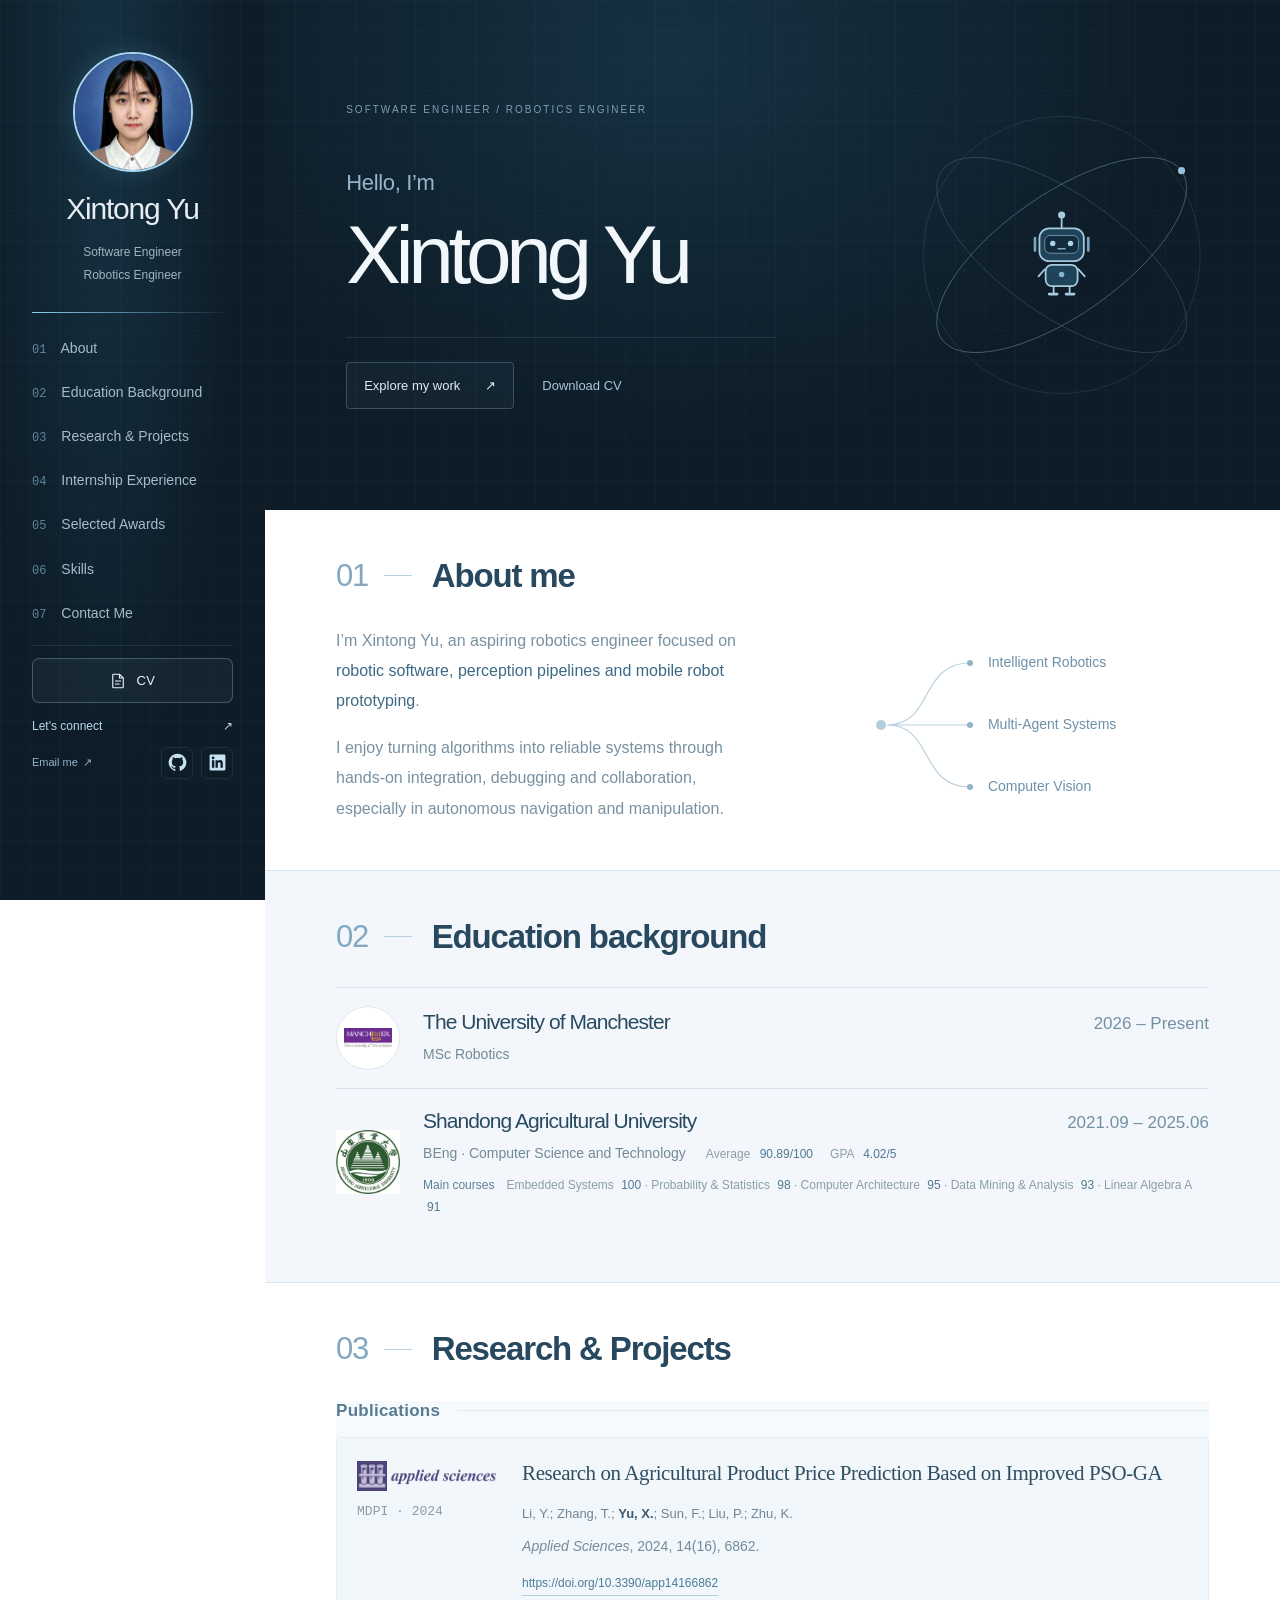
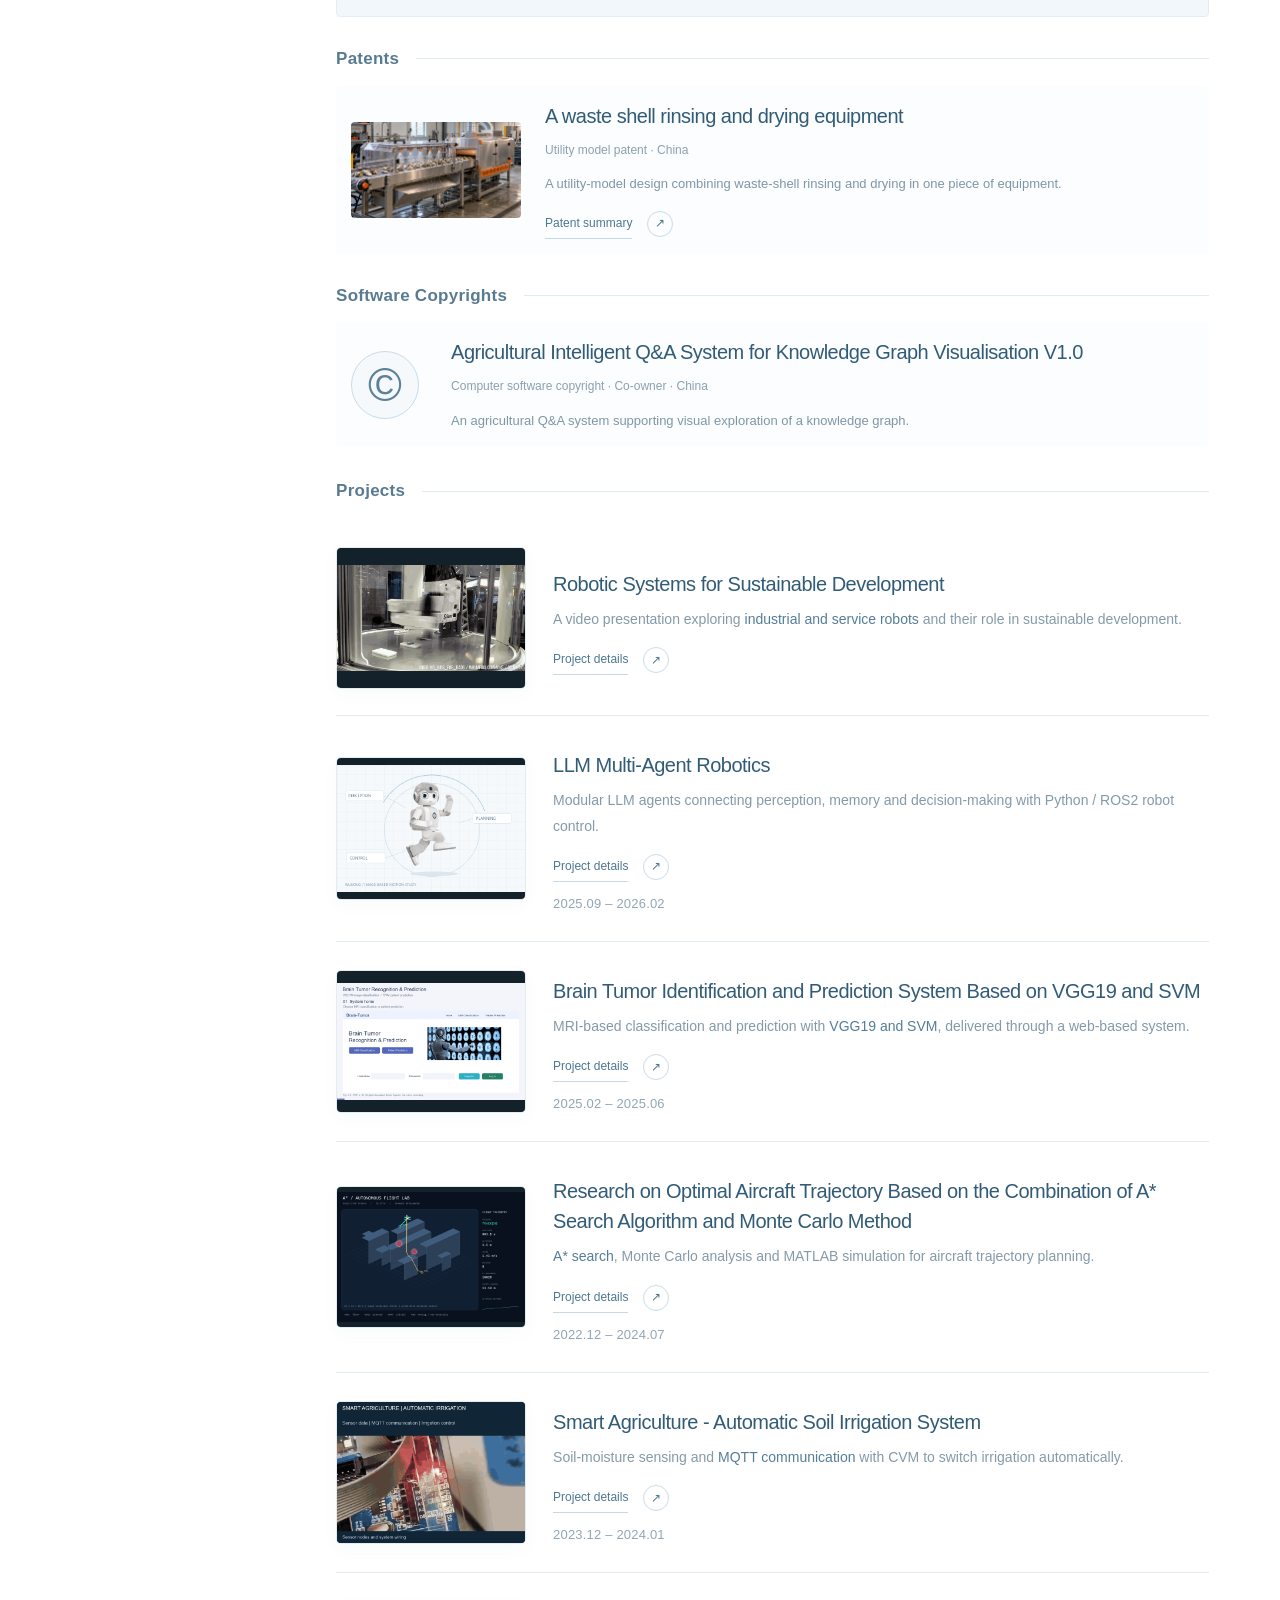
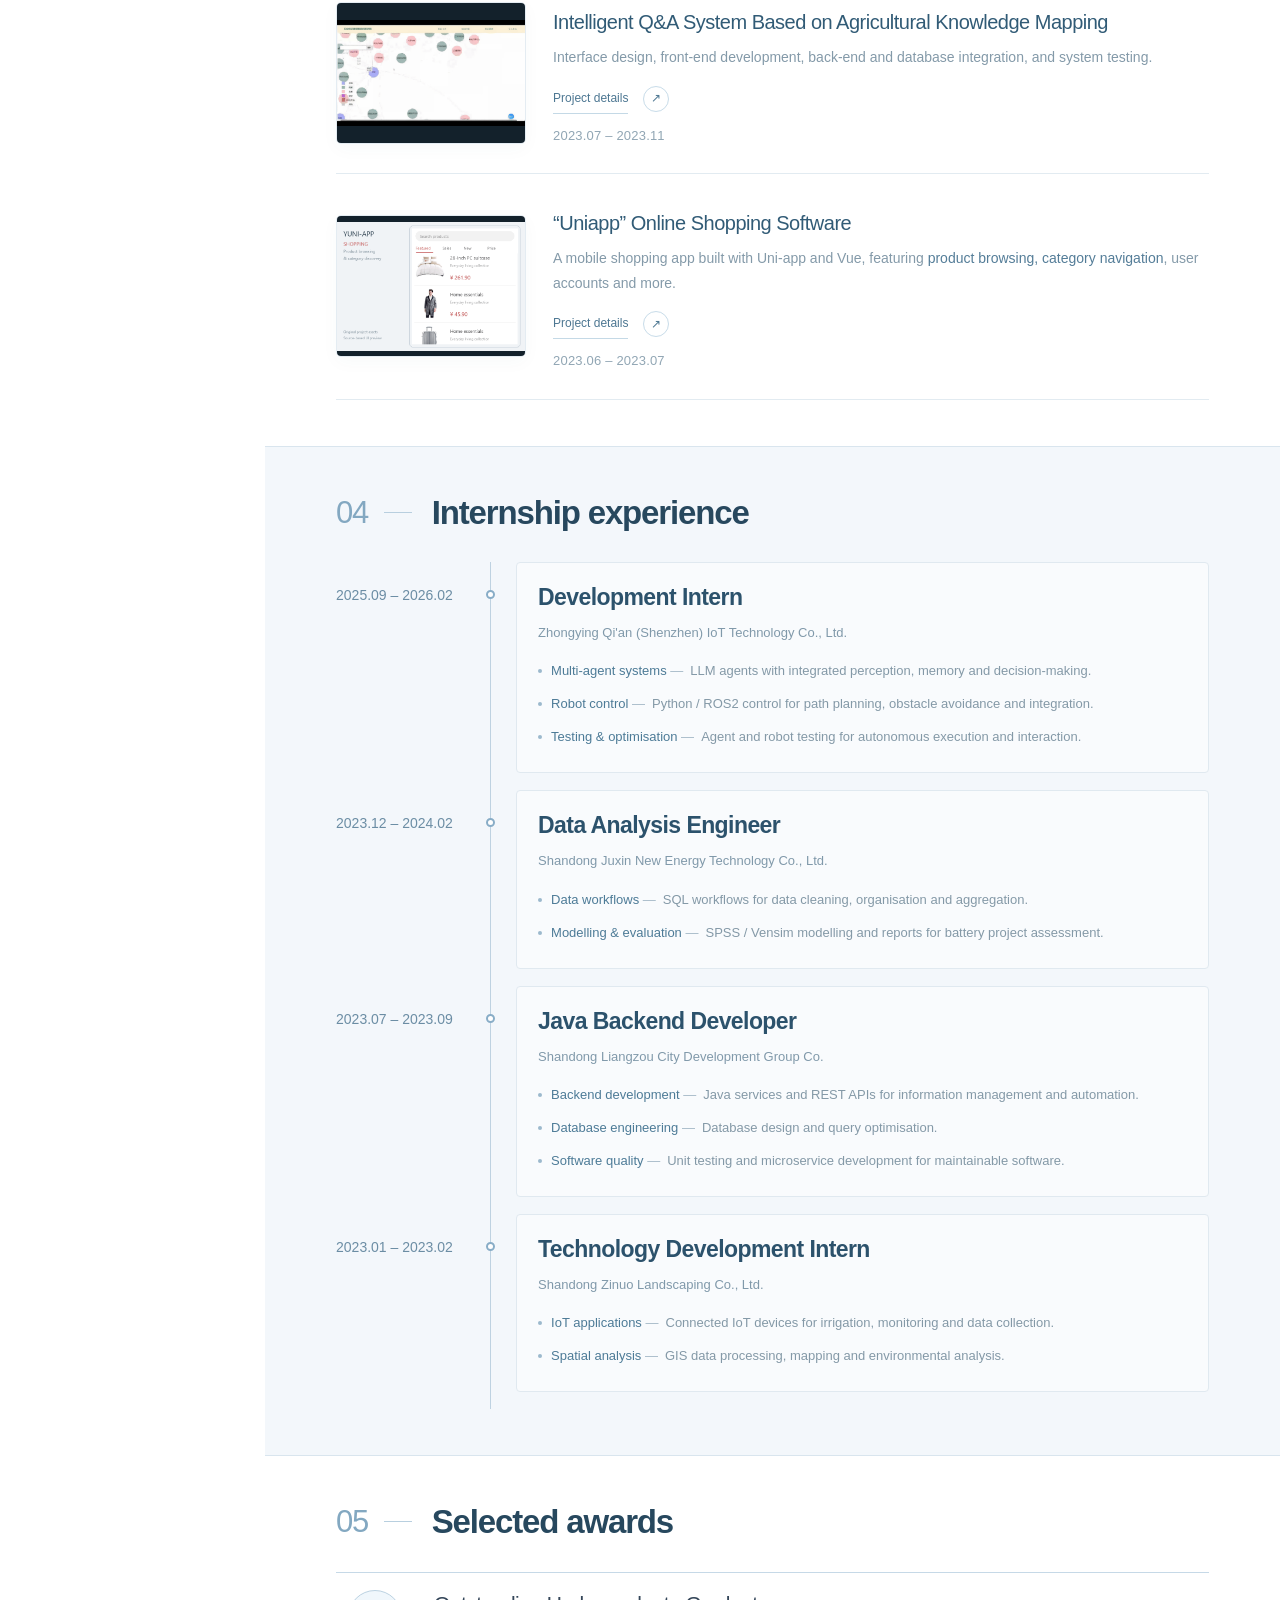
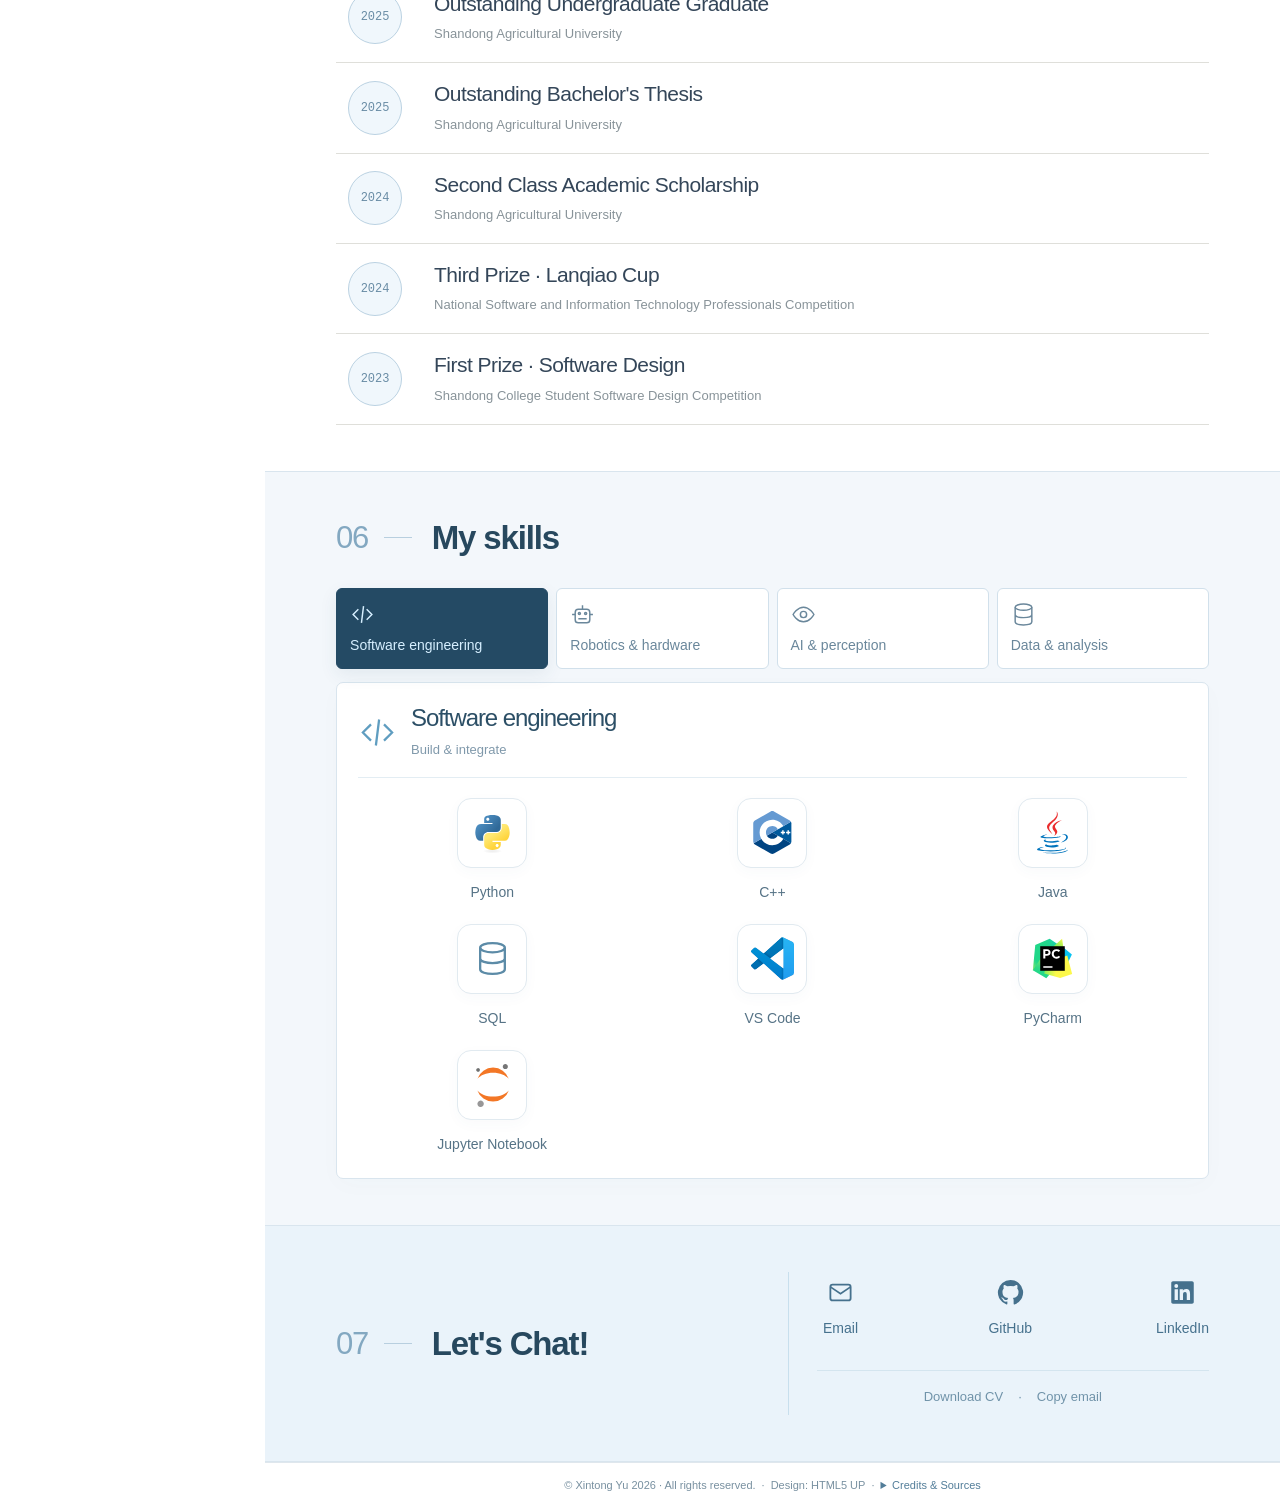
==== index.html @ aa277370 "Add personal portfolio website" ====
<!doctype html>
<html lang="en">
  <head>
    <meta charset="utf-8">
    <meta name="viewport" content="width=device-width,initial-scale=1">
    <meta name="description" content="Xintong Yu — portfolio in intelligent systems, robotics and software engineering.">
    <meta name="theme-color" content="#f7f8fa">
    <title>Xintong Yu | Intelligent Systems & Robotics</title>
    <link rel="stylesheet" href="style.css">
  </head>
  <body>
    <a class="skip" href="#main">Skip to content</a>
    <aside class="profile">
      <div class="portrait">
        <img src="assets/xintong-yu.jpg" alt="Portrait of Xintong Yu" width="120" height="120">
      </div>
      <a class="profile-name" href="#home">
        Xintong Yu
        <span>YU XINTONG</span>
      </a>
      <p class="profile-role">
        Software Engineer
        <br>
        Robotics Engineer
      </p>
      <div class="profile-rule">
      </div>
      <nav id="nav" aria-label="Main navigation">
        <a href="#about"><span>01</span> About</a>
        <a href="#education"><span>02</span> Education Background</a>
        <a href="#projects"><span>03</span> Research &amp; Projects</a>
        <a href="#experience"><span>04</span> Internship Experience</a>
        <a href="#awards"><span>05</span> Selected Awards</a>
        <a href="#skills"><span>06</span> Skills</a>
        <a href="#contact"><span>07</span> Contact Me</a>
      </nav>
      <div class="profile-actions">
        <a class="cv-link" href="assets/Resume-Xintong-Yu.pdf" download aria-label="Download CV">
          <svg viewBox="0 0 24 24" fill="none" stroke="currentColor" stroke-width="1.5" aria-hidden="true">
            <path d="M14 3H6a1 1 0 0 0-1 1v16a1 1 0 0 0 1 1h12a1 1 0 0 0 1-1V8Z"/>
            <path d="M14 3v5h5M8 12h8M8 16h6"/>
          </svg>
          <span>CV</span>
        </a>
        <a class="profile-contact" href="#contact">
          <span>Let's connect</span>
          <span aria-hidden="true">↗</span>
        </a>
        <div class="sidebar-bottom">
          <a class="sidebar-email" href="mailto:xintong.yu-2@postgrad.manchester.ac.uk">
            Email me
            <span aria-hidden="true">↗</span>
          </a>
          <div class="profile-socials">
            <a class="social-icon" href="https://github.com/X-TT-X" target="_blank" rel="noopener noreferrer" aria-label="GitHub profile" title="GitHub">
              <svg viewBox="0 0 24 24" aria-hidden="true" focusable="false">
                <path fill="currentColor" d="M12 .8a11.2 11.2 0 0 0-3.54 21.83c.56.1.76-.24.76-.54v-2.09c-3.12.68-3.78-1.33-3.78-1.33-.51-1.3-1.24-1.64-1.24-1.64-1.02-.7.08-.69.08-.69 1.12.08 1.72 1.15 1.72 1.15 1 1.71 2.62 1.22 3.26.93.1-.72.39-1.22.71-1.5-2.49-.28-5.11-1.25-5.11-5.54 0-1.23.44-2.23 1.15-3.02-.12-.28-.5-1.43.11-2.98 0 0 .94-.3 3.08 1.15a10.7 10.7 0 0 1 5.6 0c2.14-1.45 3.08-1.15 3.08-1.15.61 1.55.23 2.7.11 2.98.72.79 1.15 1.79 1.15 3.02 0 4.3-2.62 5.25-5.12 5.53.4.35.76 1.03.76 2.08v3.1c0 .3.2.65.77.54A11.2 11.2 0 0 0 12 .8Z"/>
              </svg>
            </a>
            <a class="social-icon" href="https://www.linkedin.com/in/xintong-yu-824a34446/" target="_blank" rel="noopener noreferrer" aria-label="LinkedIn profile" title="LinkedIn">
              <svg viewBox="0 0 24 24" aria-hidden="true" focusable="false">
                <path fill="currentColor" d="M20.45 2H3.55C2.69 2 2 2.68 2 3.52v16.96c0 .84.69 1.52 1.55 1.52h16.9c.86 0 1.55-.68 1.55-1.52V3.52c0-.84-.69-1.52-1.55-1.52ZM7.93 18.75H4.98V9.2h2.95v9.55ZM6.45 7.9a1.71 1.71 0 1 1 0-3.42 1.71 1.71 0 0 1 0 3.42Zm12.3 10.85H15.8V14.1c0-1.11-.02-2.54-1.55-2.54-1.55 0-1.79 1.21-1.79 2.46v4.73H9.51V9.2h2.83v1.31h.04c.39-.75 1.36-1.55 2.79-1.55 2.99 0 3.54 1.97 3.54 4.53v5.26Z"/>
              </svg>
            </a>
          </div>
        </div>
      </div>
    </aside>
    <header class="mobile-header">
      <a href="#home">Xintong Yu</a>
      <button class="menu" aria-expanded="false" aria-controls="nav">Menu +</button>
    </header>
    <main id="main">
      <section id="home" class="hero home-directory-style">
        <p class="landing-eyebrow">SOFTWARE ENGINEER / ROBOTICS ENGINEER</p>
        <p class="landing-greeting">Hello, I’m</p>
        <h1>Xintong Yu</h1>
        <div class="landing-actions"><a href="#projects">Explore my work <span aria-hidden="true">↗</span></a><a href="assets/Resume-Xintong-Yu.pdf" download>Download CV</a></div>
              <div class="landing-orbit" aria-hidden="true">
          <svg viewBox="0 0 400 400" fill="none">
            <circle cx="200" cy="200" r="156" stroke="#92b9d5" stroke-opacity=".17"/>
            <circle cx="200" cy="200" r="111" stroke="#92b9d5" stroke-opacity=".12" stroke-dasharray="2 9"/>
            <g class="orbit-motion"><ellipse cx="200" cy="200" rx="165" ry="68" transform="rotate(-35 200 200)" stroke="#9ac7e2" stroke-opacity=".42"/><ellipse cx="200" cy="200" rx="165" ry="68" transform="rotate(35 200 200)" stroke="#9ac7e2" stroke-opacity=".24"/><circle cx="335" cy="105" r="4" fill="#a6d5f0"/></g>
            <g class="orbit-robot" stroke="#b6def4" stroke-width="2" stroke-linecap="round" stroke-linejoin="round">
              <path d="M200 159V169"/>
              <circle cx="200" cy="155" r="4" fill="#b6def4" stroke="none"/>
              <rect x="175" y="170" width="50" height="37" rx="11" fill="#24485f"/>
              <rect x="181" y="178" width="38" height="20" rx="6" fill="#142e40" stroke="#79a9c6" stroke-width="1"/>
              <circle cx="190" cy="187" r="3" fill="#bce8ff" stroke="none"/>
              <circle cx="210" cy="187" r="3" fill="#bce8ff" stroke="none"/>
              <path d="M196 193H204" stroke="#89bcd9" stroke-width="1.5"/>
              <path d="M170 181V195M230 181V195" stroke="#86b5d1" stroke-width="3"/>
              <rect x="182" y="211" width="36" height="24" rx="7" fill="#24485f"/>
              <circle cx="200" cy="222" r="3" fill="#8fc9e9" stroke="none"/>
              <path d="M181 216L174 224M219 216L226 224M191 236V243M209 236V243"/>
              <path d="M186 244H195M205 244H214" stroke-width="3"/>
            </g>
          </svg>
        </div>
      </section>
      <section id="about" class="section about-robotics about-tree-section">
        <div class="section-heading-line"><div class="section-label">01</div><h2 class="section-title">About me</h2></div>
        <div class="about-tree-layout">
          <div class="about-tree-copy">
            <p>I’m Xintong Yu, an aspiring robotics engineer focused on <strong>robotic software, perception pipelines and mobile robot prototyping</strong>.</p>
            <p>I enjoy turning algorithms into reliable systems through hands-on integration, debugging and collaboration, especially in autonomous navigation and manipulation.</p>
          </div>
          <div class="interest-tree-sculpt" aria-label="Research interests">
            <svg viewBox="0 0 340 186" fill="none" aria-hidden="true"><circle cx="12" cy="93" r="5" fill="#b3cddd"/><path d="M18 93C65 93 50 31 101 31M18 93H101M18 93C65 93 50 155 101 155" stroke="#bad1e0" stroke-width="1.2"/><circle cx="101" cy="31" r="3" fill="#91b2c8"/><circle cx="101" cy="93" r="3" fill="#91b2c8"/><circle cx="101" cy="155" r="3" fill="#91b2c8"/></svg>
            <ul><li>Intelligent Robotics</li><li>Multi-Agent Systems</li><li>Computer Vision</li></ul>
          </div>
        </div>
      </section>
      <section id="education" class="section education-history">
        <div class="section-heading-line"><div class="section-label">02</div><h2 class="section-title">Education background</h2></div>
        <div class="education-list education-compact">
          <article class="education-entry">
            <div class="education-mark manchester-mark"><img src="assets/university-of-manchester.png" alt="The University of Manchester logo" width="206" height="86"></div>
            <div class="education-copy">
              <div class="education-identity"><h3>The University of Manchester</h3><time>2026 – Present</time></div>
              <p class="education-degree">MSc Robotics</p>
            </div>
          </article>
          <article class="education-entry">
            <div class="education-mark sdau-mark"><img src="assets/sdau-seal.jpg" alt="Shandong Agricultural University logo"></div>
            <div class="education-copy">
              <div class="education-identity"><h3>Shandong Agricultural University</h3><time class="undergraduate-date">2021.09 – 2025.06</time></div>
              <div class="education-degree-row"><p class="education-degree">BEng · Computer Science and Technology</p><p class="education-average">Average <strong>90.89/100</strong><span class="education-gpa">GPA <strong>4.02/5</strong></span></p></div>
              <p class="education-main-courses"><span>Main courses</span>Embedded Systems <b>100</b> · Probability &amp; Statistics <b>98</b> · Computer Architecture <b>95</b> · Data Mining &amp; Analysis <b>93</b> · Linear Algebra A <b>91</b></p>
            </div>
          </article>
        </div>
      </section>
      <section id="projects" class="section combined-work">
        <div class="section-heading-line"><div class="section-label">03</div><h2 class="section-title">Research &amp; Projects</h2></div>
        <div id="research" class="combined-publications">
          <h3 class="work-category-title">Publications</h3>
          <article class="academic-publication">
          <div class="journal-brand">
            <img src="assets/applied-sciences-logo.png" alt="Applied Sciences journal logo" width="650" height="140">
            <span>MDPI · 2024</span>
          </div>
          <div class="publication-record">
            <h3>Research on Agricultural Product Price Prediction Based on Improved PSO-GA</h3>
            <p class="publication-authors">Li, Y.; Zhang, T.; <strong>Yu, X.</strong>; Sun, F.; Liu, P.; Zhu, K.</p>
            <p class="publication-citation"><em>Applied Sciences</em>, 2024, <strong>14</strong>(16), 6862.</p>
            <div class="publication-resources">
              <a href="https://doi.org/10.3390/app14166862" target="_blank" rel="noopener noreferrer">https://doi.org/10.3390/app14166862</a>
            </div>
          </div>
        </article>
        </div>
        <div class="combined-patents">
          <h3 class="work-category-title">Patents</h3>
          <article class="patent-editorial-row"><img src="assets/media/shell-equipment.png" alt="Owner-supplied waste shell rinsing and drying equipment image" loading="lazy"><div><h4>A waste shell rinsing and drying equipment</h4><p>Utility model patent · China</p><p class="ip-introduction">A utility-model design combining waste-shell rinsing and drying in one piece of equipment.</p><a class="project-detail-link" href="assets/patent-summary-english.pdf" target="_blank" rel="noopener"><span class="detail-link-text">Patent summary</span><span class="detail-link-arrow" aria-hidden="true">↗</span></a></div></article>
        </div>
        <div class="combined-copyrights">
          <h3 class="work-category-title">Software Copyrights</h3>
          <article class="copyright-entry copyright-with-media"><div class="copyright-symbol" role="img" aria-label="Copyright symbol">©</div><div class="copyright-description"><h4>Agricultural Intelligent Q&amp;A System for Knowledge Graph Visualisation V1.0</h4><p>Computer software copyright · Co-owner · China</p><p class="ip-introduction">An agricultural Q&amp;A system supporting visual exploration of a knowledge graph.</p></div></article>
        </div>
              <h3 class="work-category-title">Projects</h3>
        <div class="project-editorial-list">
<article class="project-editorial-row sustainable-project">
            <div class="project-preview" data-media-id="sustainable-robotics"></div>
            <div class="project-editorial-copy"><h3>Robotic Systems for Sustainable Development</h3><p>A video presentation exploring <strong>industrial and service robots</strong> and their role in sustainable development.</p><a class="project-detail-link" href="assets/media/robotic-systems-sustainable-development-with-audio.mp4" target="_blank" rel="noopener"><span class="detail-link-text">Project details</span><span class="detail-link-arrow" aria-hidden="true">↗</span></a></div>
          </article>
<article class="project-editorial-row">
            <div class="project-preview" data-media-id="multi-agent-robotics" data-autoplay="false"><div class="project-preview-pending">Project media pending</div></div>
            <div class="project-editorial-copy"><h3>LLM Multi-Agent Robotics</h3><p>Modular LLM agents connecting perception, memory and decision-making with Python / ROS2 robot control.</p><a class="project-detail-link" href="https://github.com/X-TT-X/Multi-Agent-Robotics" target="_blank" rel="noopener noreferrer"><span class="detail-link-text">Project details</span><span class="detail-link-arrow" aria-hidden="true">↗</span></a><p class="project-period">2025.09 – 2026.02</p></div>
          </article>
<article class="project-editorial-row">
            <div class="project-preview" data-media-id="brain-tumour" data-autoplay="false"><div class="project-preview-pending">Project media pending</div></div>
            <div class="project-editorial-copy"><h3>Brain Tumor Identification and Prediction System Based on VGG19 and SVM</h3><p>MRI-based classification and prediction with <strong>VGG19 and SVM</strong>, delivered through a web-based system.</p><a class="project-detail-link" href="https://github.com/X-TT-X/Brain-Tumor-Identification-and-Prediction" target="_blank" rel="noopener noreferrer"><span class="detail-link-text">Project details</span><span class="detail-link-arrow" aria-hidden="true">↗</span></a><p class="project-period">2025.02 – 2025.06</p></div>
          </article>
<article class="project-editorial-row">
            <div class="project-preview" data-media-id="aircraft-planning" data-autoplay="false"><div class="project-preview-pending">Project media pending</div></div>
            <div class="project-editorial-copy"><h3>Research on Optimal Aircraft Trajectory Based on the Combination of A* Search Algorithm and Monte Carlo Method</h3><p><strong>A* search</strong>, Monte Carlo analysis and MATLAB simulation for aircraft trajectory planning.</p><a class="project-detail-link" href="https://github.com/X-TT-X/AStar" target="_blank" rel="noopener noreferrer"><span class="detail-link-text">Project details</span><span class="detail-link-arrow" aria-hidden="true">↗</span></a><p class="project-period">2022.12 – 2024.07</p></div>
          </article>
<article class="project-editorial-row">
            <div class="project-preview" data-media-id="smart-irrigation" data-autoplay="false"><div class="project-preview-pending">Project media pending</div></div>
            <div class="project-editorial-copy"><h3>Smart Agriculture - Automatic Soil Irrigation System</h3><p>Soil-moisture sensing and <strong>MQTT communication</strong> with CVM to switch irrigation automatically.</p><a class="project-detail-link" href="https://github.com/X-TT-X/Smart-Agriculture" target="_blank" rel="noopener noreferrer"><span class="detail-link-text">Project details</span><span class="detail-link-arrow" aria-hidden="true">↗</span></a><p class="project-period">2023.12 – 2024.01</p></div>
          </article>
<article class="project-editorial-row">
            <div class="project-preview" data-media-id="knowledge-qa" data-autoplay="false"><div class="project-preview-pending">Project media pending</div></div>
            <div class="project-editorial-copy"><h3>Intelligent Q&amp;A System Based on Agricultural Knowledge Mapping</h3><p>Interface design, front-end development, back-end and database integration, and system testing.</p><a class="project-detail-link" href="https://github.com/X-TT-X/Agricultural-Knowledge-Mapping" target="_blank" rel="noopener noreferrer"><span class="detail-link-text">Project details</span><span class="detail-link-arrow" aria-hidden="true">↗</span></a><p class="project-period">2023.07 – 2023.11</p></div>
          </article>
          <article class="project-editorial-row">
            <div class="project-preview" data-media-id="uniapp-shopping" data-autoplay="false"><div class="project-preview-pending">Project media pending</div></div>
            <div class="project-editorial-copy"><h3>“Uniapp” Online Shopping Software</h3><p>A mobile shopping app built with Uni-app and Vue, featuring <strong>product browsing, category navigation</strong>, user accounts and more.</p><a class="project-detail-link" href="https://github.com/X-TT-X/Yuni-app" target="_blank" rel="noopener noreferrer"><span class="detail-link-text">Project details</span><span class="detail-link-arrow" aria-hidden="true">↗</span></a><p class="project-period">2023.06 – 2023.07</p></div>
          </article>
        </div>
      </section>
      <section id="experience" class="section experience-gallery">
        <div class="section-heading-line"><div class="section-label">04</div><h2 class="section-title">Internship experience</h2></div>
        <div class="experience-timeline">
          <article class="timeline-entry"><div class="timeline-date"><time>2025.09 – 2026.02</time><span class="timeline-node" aria-hidden="true"></span></div><div class="timeline-content"><h3>Development Intern</h3><p class="internship-company">Zhongying Qi&#x27;an (Shenzhen) IoT Technology Co., Ltd.</p><ul class="internship-responsibilities">
              <li><strong>Multi-agent systems</strong><span>LLM agents with integrated perception, memory and decision-making.</span></li>
              <li><strong>Robot control</strong><span>Python / ROS2 control for path planning, obstacle avoidance and integration.</span></li>
              <li><strong>Testing &amp; optimisation</strong><span>Agent and robot testing for autonomous execution and interaction.</span></li>
            </ul></div></article>
          <article class="timeline-entry"><div class="timeline-date"><time>2023.12 – 2024.02</time><span class="timeline-node" aria-hidden="true"></span></div><div class="timeline-content"><h3>Data Analysis Engineer</h3><p class="internship-company">Shandong Juxin New Energy Technology Co., Ltd.</p><ul class="internship-responsibilities">
              <li><strong>Data workflows</strong><span>SQL workflows for data cleaning, organisation and aggregation.</span></li>
              <li><strong>Modelling &amp; evaluation</strong><span>SPSS / Vensim modelling and reports for battery project assessment.</span></li>
            </ul></div></article>
          <article class="timeline-entry"><div class="timeline-date"><time>2023.07 – 2023.09</time><span class="timeline-node" aria-hidden="true"></span></div><div class="timeline-content"><h3>Java Backend Developer</h3><p class="internship-company">Shandong Liangzou City Development Group Co.</p><ul class="internship-responsibilities">
              <li><strong>Backend development</strong><span>Java services and REST APIs for information management and automation.</span></li>
              <li><strong>Database engineering</strong><span>Database design and query optimisation.</span></li>
              <li><strong>Software quality</strong><span>Unit testing and microservice development for maintainable software.</span></li>
            </ul></div></article>
          <article class="timeline-entry"><div class="timeline-date"><time>2023.01 – 2023.02</time><span class="timeline-node" aria-hidden="true"></span></div><div class="timeline-content"><h3>Technology Development Intern</h3><p class="internship-company">Shandong Zinuo Landscaping Co., Ltd.</p><ul class="internship-responsibilities">
              <li><strong>IoT applications</strong><span>Connected IoT devices for irrigation, monitoring and data collection.</span></li>
              <li><strong>Spatial analysis</strong><span>GIS data processing, mapping and environmental analysis.</span></li>
            </ul></div></article>
        </div>
      </section>
      <section id="awards" class="section awards">
        <div class="section-heading-line"><div class="section-label">05</div><h2 class="section-title">Selected awards</h2></div>
        
        <div class="award-list">
          <article class="award-item"><button type="button" class="award-select" aria-pressed="false"><time>2025</time><span class="award-copy"><span class="award-title">Outstanding Undergraduate Graduate</span><span class="award-issuer">Shandong Agricultural University</span></span></button></article>
          <article class="award-item"><button type="button" class="award-select" aria-pressed="false"><time>2025</time><span class="award-copy"><span class="award-title">Outstanding Bachelor's Thesis</span><span class="award-issuer">Shandong Agricultural University</span></span></button></article>
          <article class="award-item"><button type="button" class="award-select" aria-pressed="false"><time>2024</time><span class="award-copy"><span class="award-title">Second Class Academic Scholarship</span><span class="award-issuer">Shandong Agricultural University</span></span></button></article>
          <article class="award-item"><button type="button" class="award-select" aria-pressed="false"><time>2024</time><span class="award-copy"><span class="award-title">Third Prize · Lanqiao Cup</span><span class="award-issuer">National Software and Information Technology Professionals Competition</span></span></button></article>
          <article class="award-item"><button type="button" class="award-select" aria-pressed="false"><time>2023</time><span class="award-copy"><span class="award-title">First Prize · Software Design</span><span class="award-issuer">Shandong College Student Software Design Competition</span></span></button></article>
        </div>
      </section>
      <section id="skills" class="section skills-studio">
        <div class="section-heading-line"><div class="section-label">06</div><h2 class="section-title">My skills</h2></div>
        
        <div class="skill-switcher" role="group" aria-label="Explore skill domains">
          <button type="button" data-skill="software" aria-pressed="true" aria-controls="skill-software">
            <svg viewBox="0 0 24 24" fill="none" stroke="currentColor" stroke-width="1.4" aria-hidden="true">
              <path d="m8 7-5 5 5 5m8-10 5 5-5 5m-3-13-2 16"/>
            </svg>
            <span>Software engineering</span>
          </button>
          <button type="button" data-skill="robotics" aria-pressed="false" aria-controls="skill-robotics">
            <svg viewBox="0 0 24 24" fill="none" stroke="currentColor" stroke-width="1.4" aria-hidden="true">
              <rect x="5" y="7" width="14" height="13" rx="3"/>
              <path d="M12 3v4M2 12h3m14 0h3M8 16h8"/>
              <circle cx="9" cy="11" r="1"/>
              <circle cx="15" cy="11" r="1"/>
            </svg>
            <span>Robotics & hardware</span>
          </button>
          <button type="button" data-skill="vision" aria-pressed="false" aria-controls="skill-vision">
            <svg viewBox="0 0 24 24" fill="none" stroke="currentColor" stroke-width="1.4" aria-hidden="true">
              <path d="M2 12s4-7 10-7 10 7 10 7-4 7-10 7S2 12 2 12Z"/>
              <circle cx="12" cy="12" r="3"/>
            </svg>
            <span>AI & perception</span>
          </button>
          <button type="button" data-skill="data" aria-pressed="false" aria-controls="skill-data">
            <svg viewBox="0 0 24 24" fill="none" stroke="currentColor" stroke-width="1.4" aria-hidden="true">
              <ellipse cx="12" cy="5" rx="8" ry="3"/>
              <path d="M4 5v14c0 4 16 4 16 0V5M4 12c0 4 16 4 16 0"/>
            </svg>
            <span>Data & analysis</span>
          </button>
        </div>
        <div id="skill-software" class="skill-domain">
          <div class="domain-heading">
            <svg viewBox="0 0 24 24" fill="none" stroke="currentColor" stroke-width="1.4" aria-hidden="true">
              <path d="m8 7-5 5 5 5m8-10 5 5-5 5m-3-13-2 16"/>
            </svg>
            <div>
              <h3>Software engineering</h3>
              <p>Build & integrate</p>
            </div>
          </div>
          <div class="app-grid">
            <div class="app-tile">
              <span class="app-mark real-icon">
                <img src="assets/tool-icons/python.svg" alt="" loading="lazy" width="38" height="38">
              </span>
              <span>Python</span>
            </div>
            <div class="app-tile">
              <span class="app-mark real-icon">
                <img src="assets/tool-icons/cplusplus.svg" alt="" loading="lazy" width="38" height="38">
              </span>
              <span>C++</span>
            </div>
            <div class="app-tile">
              <span class="app-mark real-icon">
                <img src="assets/tool-icons/java.svg" alt="" loading="lazy" width="38" height="38">
              </span>
              <span>Java</span>
            </div>
            <div class="app-tile">
              <span class="app-mark real-icon">
                <svg viewBox="0 0 24 24" fill="none" stroke="currentColor" stroke-width="1.5" aria-hidden="true">
                  <ellipse cx="12" cy="5" rx="8" ry="3"/>
                  <path d="M4 5v14c0 4 16 4 16 0V5M4 12c0 4 16 4 16 0"/>
                </svg>
              </span>
              <span>SQL</span>
            </div>
            <div class="app-tile">
              <span class="app-mark real-icon">
                <img src="assets/tool-icons/vscode.svg" alt="" loading="lazy" width="38" height="38">
              </span>
              <span>VS Code</span>
            </div>
            <div class="app-tile">
              <span class="app-mark real-icon">
                <img src="assets/tool-icons/pycharm.svg" alt="" loading="lazy" width="38" height="38">
              </span>
              <span>PyCharm</span>
            </div>
            <div class="app-tile"><span class="app-mark real-icon"><img src="assets/tool-icons/jupyter.svg" alt="" loading="lazy" width="38" height="38"></span><span>Jupyter Notebook</span></div>
          </div>
        </div>
        <div id="skill-robotics" class="skill-domain" hidden>
          <div class="domain-heading">
            <svg viewBox="0 0 24 24" fill="none" stroke="currentColor" stroke-width="1.4" aria-hidden="true">
              <rect x="5" y="7" width="14" height="13" rx="3"/>
              <path d="M12 3v4M2 12h3m14 0h3M8 16h8"/>
              <circle cx="9" cy="11" r="1"/>
              <circle cx="15" cy="11" r="1"/>
            </svg>
            <div>
              <h3>Robotics & hardware</h3>
              <p>Sense → plan → act</p>
            </div>
          </div>
          <div class="app-grid">
            <div class="app-tile">
              <span class="app-mark real-icon">
                <img src="assets/tool-icons/ros.svg" alt="" loading="lazy" width="38" height="38">
              </span>
              <span>ROS2</span>
            </div>
            <div class="app-tile">
              <span class="app-mark real-icon">
                <img src="assets/tool-icons/matlab.svg" alt="" loading="lazy" width="38" height="38">
              </span>
              <span>MATLAB</span>
            </div>
            <div class="app-tile">
              <span class="app-mark real-icon">
                <svg viewBox="0 0 24 24" fill="none" stroke="currentColor" stroke-width="1.5" aria-hidden="true">
                  <path d="M4 20V8h8v8h8V4"/>
                  <circle cx="4" cy="20" r="2"/>
                  <path d="m17 7 3-3 3 3"/>
                </svg>
              </span>
              <span>Path planning</span>
            </div>
            <div class="app-tile">
              <span class="app-mark real-icon">
                <svg viewBox="0 0 24 24" fill="none" stroke="currentColor" stroke-width="1.5" aria-hidden="true">
                  <path d="M3 20V6h8v3m0 6v5h10V4"/>
                  <rect x="8" y="10" width="7" height="4"/>
                </svg>
              </span>
              <span>Obstacle avoidance</span>
            </div>
            <div class="app-tile">
              <span class="app-mark real-icon">
                <svg viewBox="0 0 24 24" fill="none" stroke="currentColor" stroke-width="1.5" aria-hidden="true">
                  <path d="m12 2 9 5v10l-9 5-9-5V7Zm0 10 9-5M12 12 3 7m9 5v10"/>
                </svg>
              </span>
              <span>Simulation</span>
            </div>
            <div class="app-tile">
              <span class="app-mark real-icon">
                <svg viewBox="0 0 24 24" fill="none" stroke="currentColor" stroke-width="1.5" aria-hidden="true">
                  <rect x="2" y="2" width="7" height="7" rx="1"/>
                  <rect x="15" y="15" width="7" height="7" rx="1"/>
                  <path d="M9 5h10v10M5 9v10h10"/>
                </svg>
              </span>
              <span>System integration</span>
            </div>
<div class="app-tile"><span class="app-mark real-icon"><svg viewBox="0 0 24 24" fill="none" stroke="currentColor" stroke-width="1.5" aria-hidden="true"><circle cx="12" cy="12" r="3"/><path d="M5 5a10 10 0 0 0 0 14M19 5a10 10 0 0 1 0 14M8 8a6 6 0 0 0 0 8M16 8a6 6 0 0 1 0 8"/></svg></span><span>MQTT / IoT</span></div>
          </div>
        </div>
        <div id="skill-vision" class="skill-domain" hidden>
          <div class="domain-heading">
            <svg viewBox="0 0 24 24" fill="none" stroke="currentColor" stroke-width="1.4" aria-hidden="true">
              <path d="M2 12s4-7 10-7 10 7 10 7-4 7-10 7S2 12 2 12Z"/>
              <circle cx="12" cy="12" r="3"/>
            </svg>
            <div>
              <h3>AI & perception</h3>
              <p>Models & visual understanding</p>
            </div>
          </div>
          <div class="app-grid">
            <div class="app-tile">
              <span class="app-mark real-icon">
                <img src="assets/tool-icons/pytorch.svg" alt="" loading="lazy" width="38" height="38">
              </span>
              <span>PyTorch</span>
            </div>
            <div class="app-tile">
              <span class="app-mark real-icon">
                <img src="assets/tool-icons/tensorflow.svg" alt="" loading="lazy" width="38" height="38">
              </span>
              <span>TensorFlow</span>
            </div>
            <div class="app-tile">
              <span class="app-mark real-icon">
                <img src="assets/tool-icons/opencv.svg" alt="" loading="lazy" width="38" height="38">
              </span>
              <span>OpenCV</span>
            </div>
            <div class="app-tile">
              <span class="app-mark real-icon">
                <svg viewBox="0 0 24 24" fill="none" stroke="currentColor" stroke-width="1.5" aria-hidden="true">
                  <circle cx="12" cy="5" r="3"/>
                  <circle cx="5" cy="18" r="3"/>
                  <circle cx="19" cy="18" r="3"/>
                  <path d="m10 8-4 7m8-7 4 7M8 18h8"/>
                </svg>
              </span>
              <span>Multi-agent systems</span>
            </div>
            <div class="app-tile"><span class="app-mark real-icon"><img src="assets/tool-icons/keras.svg" alt="" loading="lazy" width="38" height="38"></span><span>Keras</span></div>
            <div class="app-tile"><span class="app-mark real-icon"><img src="assets/tool-icons/scikitlearn.svg" alt="" loading="lazy" width="38" height="38"></span><span>Scikit-learn</span></div>
          </div>
        </div>
        <div id="skill-data" class="skill-domain" hidden>
          <div class="domain-heading">
            <svg viewBox="0 0 24 24" fill="none" stroke="currentColor" stroke-width="1.4" aria-hidden="true">
              <ellipse cx="12" cy="5" rx="8" ry="3"/>
              <path d="M4 5v14c0 4 16 4 16 0V5M4 12c0 4 16 4 16 0"/>
            </svg>
            <div>
              <h3>Data & analysis</h3>
              <p>Query · organise · analyse</p>
            </div>
          </div>
          <div class="app-grid">
            <div class="app-tile">
              <span class="app-mark real-icon">
                <img src="assets/tool-icons/mysql.svg" alt="" loading="lazy" width="38" height="38">
              </span>
              <span>MySQL</span>
            </div>
            <div class="app-tile">
              <span class="app-mark real-icon">
                <img src="assets/tool-icons/tableau.svg" alt="" loading="lazy" width="38" height="38">
              </span>
              <span>Tableau</span>
            </div>
            <div class="app-tile">
              <span class="app-mark real-icon">
                <img src="assets/tool-icons/spss.svg" alt="" loading="lazy" width="38" height="38">
              </span>
              <span>SPSS</span>
            </div>
            <div class="app-tile">
              <span class="app-mark real-icon">
                <svg viewBox="0 0 24 24" fill="none" stroke="currentColor" stroke-width="1.5" aria-hidden="true">
                  <ellipse cx="12" cy="5" rx="8" ry="3"/>
                  <path d="M4 5v14c0 4 16 4 16 0V5M4 12c0 4 16 4 16 0"/>
                </svg>
              </span>
              <span>SQL</span>
            </div>
            <div class="app-tile"><span class="app-mark real-icon"><img src="assets/tool-icons/oracle.svg" alt="" loading="lazy" width="38" height="38"></span><span>Oracle</span></div>
          </div>
        </div>
      </section>
      <section id="contact" class="contact section contact-refined">
        <div class="contact-heading"><div class="section-heading-line"><div class="section-label">07</div><h2 class="section-title">Let's Chat!</h2></div></div>
        <div class="contact-links">
          <div class="socials">
            <a class="social-icon" href="mailto:xintong.yu-2@postgrad.manchester.ac.uk" aria-label="Send me an email" title="Email">
              <svg viewBox="0 0 24 24" fill="none" stroke="currentColor" stroke-width="1.6" aria-hidden="true">
                <rect x="3" y="5" width="18" height="14" rx="2"/>
                <path d="m3 7 9 6 9-6"/>
              </svg>
              <span>Email</span>
            </a>
            <a class="social-icon" href="https://github.com/X-TT-X" target="_blank" rel="noopener noreferrer" aria-label="GitHub profile" title="GitHub">
              <svg viewBox="0 0 24 24" aria-hidden="true" focusable="false">
                <path fill="currentColor" d="M12 .8a11.2 11.2 0 0 0-3.54 21.83c.56.1.76-.24.76-.54v-2.09c-3.12.68-3.78-1.33-3.78-1.33-.51-1.3-1.24-1.64-1.24-1.64-1.02-.7.08-.69.08-.69 1.12.08 1.72 1.15 1.72 1.15 1 1.71 2.62 1.22 3.26.93.1-.72.39-1.22.71-1.5-2.49-.28-5.11-1.25-5.11-5.54 0-1.23.44-2.23 1.15-3.02-.12-.28-.5-1.43.11-2.98 0 0 .94-.3 3.08 1.15a10.7 10.7 0 0 1 5.6 0c2.14-1.45 3.08-1.15 3.08-1.15.61 1.55.23 2.7.11 2.98.72.79 1.15 1.79 1.15 3.02 0 4.3-2.62 5.25-5.12 5.53.4.35.76 1.03.76 2.08v3.1c0 .3.2.65.77.54A11.2 11.2 0 0 0 12 .8Z"/>
              </svg>
              <span>GitHub</span>
            </a>
            <a class="social-icon" href="https://www.linkedin.com/in/xintong-yu-824a34446/" target="_blank" rel="noopener noreferrer" aria-label="LinkedIn profile" title="LinkedIn">
              <svg viewBox="0 0 24 24" aria-hidden="true" focusable="false">
                <path fill="currentColor" d="M20.45 2H3.55C2.69 2 2 2.68 2 3.52v16.96c0 .84.69 1.52 1.55 1.52h16.9c.86 0 1.55-.68 1.55-1.52V3.52c0-.84-.69-1.52-1.55-1.52ZM7.93 18.75H4.98V9.2h2.95v9.55ZM6.45 7.9a1.71 1.71 0 1 1 0-3.42 1.71 1.71 0 0 1 0 3.42Zm12.3 10.85H15.8V14.1c0-1.11-.02-2.54-1.55-2.54-1.55 0-1.79 1.21-1.79 2.46v4.73H9.51V9.2h2.83v1.31h.04c.39-.75 1.36-1.55 2.79-1.55 2.99 0 3.54 1.97 3.54 4.53v5.26Z"/>
              </svg>
              <span>LinkedIn</span>
            </a>
          </div>
          <div class="contact-secondary">
            <a href="assets/Resume-Xintong-Yu.pdf" download>Download CV</a>
            <span aria-hidden="true">·</span>
            <button type="button" id="copy-email">Copy email</button>
          </div>
          <span id="copy-status" role="status" aria-live="polite">
          </span>
        </div>
      </section>
      <footer class="portfolio-copyright"><span>© Xintong Yu 2026 · All rights reserved.</span><span class="footer-divider" aria-hidden="true">·</span><span>Design: HTML5 UP</span><span class="footer-divider" aria-hidden="true">·</span>
        <details class="credits-sources">
          <summary>Credits &amp; Sources</summary>
          <div class="credits-panel">
            <ul>
              <li><strong>The University of Manchester logo</strong> — The University of Manchester. <a href="https://www.staffnet.manchester.ac.uk/brand/visual-identity/logo/logo-downloads/" target="_blank" rel="noopener noreferrer">Official logo resources</a>.</li>
              <li><strong>Shandong Agricultural University emblem</strong> — Shandong Agricultural University. Extracted from its <a href="https://agronomy.sdau.edu.cn/_upload/article/files/20/d2/0aae60de4605a96e6ca1cf79bb70/ea8a5c17-eb61-4eea-97de-0c75160baa77.pdf" target="_blank" rel="noopener noreferrer">official student handbook</a>.</li>
              <li><strong>Applied Sciences journal logo</strong> — MDPI. <a href="https://www.mdpi.com/journal/applsci" target="_blank" rel="noopener noreferrer">Official journal website</a>.</li>
              <li><strong>Software Copyrights icon</strong> — Standard copyright symbol (©)</li>
            </ul>

          </div>
        </details></footer>
    </main>
    <script src="media-catalog.js">
    </script>
    <script src="media-viewer.js">
    </script>
    <script src="app.js">
    </script>
  </body>
</html>
---- style.css ----
* {
  box-sizing:border-box
}
html {
  scroll-behavior:smooth;
  scroll-padding-top:30px
}
body {
  margin:0;
  color:#202a32;
  background:#fff;
  font:14px/1.8 'Segoe UI',Arial,sans-serif
}
a {
  color:inherit;
  text-decoration:none
}
button {
  font:inherit;
  color:inherit;
  cursor:pointer
}
h1,h2,h3,p {
  margin:0
}
h1,h2,h3 {
  line-height:1.15;
  letter-spacing:-.045em
}
h2 {
  font-size:36px;
  font-weight:500
}
h3 {
  font-size:23px;
  font-weight:500
}
p+p {
  margin-top:14px
}
em {
  font-family:Georgia,serif;
  font-weight:400
}
button,a,summary {
  -webkit-tap-highlight-color:transparent
}
a:focus-visible,button:focus-visible,summary:focus-visible {
  outline:2px solid #369ed1;
  outline-offset:5px
}
.profile {
  width:265px;
  background:#101b23;
  color:#e6edf3;
  position:fixed;
  inset:0 auto 0 0;
  padding:34px 32px 25px;
  display:flex;
  flex-direction:column;
  z-index:20;
  overflow-y:auto;
  background-image:radial-gradient(ellipse at 40% 13%,#25526a77,transparent 40%)
}
.wordmark {
  font:italic 31px Georgia,serif;
  display:flex;
  align-items:center;
  justify-content:space-between
}
.wordmark>span {
  font:8px 'Segoe UI',sans-serif;
  letter-spacing:.14em;
  color:#8fa8b7
}
.portrait {
  margin:32px auto 14px;
  width:114px;
  text-align:center;
  position:relative
}
.portrait svg {
  width:104px;
  display:block;
  margin:auto
}
.portrait>span {
  display:block;
  font-size:6px;
  letter-spacing:.14em;
  color:#7794a5;
  margin-top:6px
}
.profile-name {
  font:30px Georgia,serif;
  text-align:center;
  letter-spacing:-.04em
}
.profile-name>span {
  display:block;
  font:8px 'Segoe UI',sans-serif;
  letter-spacing:.24em;
  color:#7397ac;
  margin-top:12px
}
.profile-role {
  color:#a0b4c1;
  font-size:11px;
  text-align:center;
  line-height:1.9;
  margin-top:15px
}
.profile-rule {
  height:1px;
  background:#344650;
  margin:25px 0 17px;
  flex-shrink:0
}
nav {
  display:grid;
  gap:4px
}
nav a {
  font-size:12px;
  color:#a7bbc8;
  padding:5px 0;
  transition:color .2s,padding .2s
}
nav a span {
  font:8px Consolas,monospace;
  color:#62859b;
  margin-right:14px
}
nav a:hover,nav a.active {
  color:#fff;
  padding-left:5px
}
nav a.active span {
  color:#99dcff
}
.cv-link {
  margin-top:22px;
  border:1px solid #4c6575;
  display:flex;
  justify-content:space-between;
  padding:8px 13px;
  font-size:10px;
  letter-spacing:.04em
}
.cv-link:hover {
  background:#294354
}
.profile-contact {
  font-size:11px;
  margin-top:12px;
  color:#9bc5dc
}
.sidebar-bottom {
  margin-top:auto;
  padding-top:30px;
  font-size:13px;
  letter-spacing:.06em;
  color:#b3d7ed
}
.sidebar-bottom small {
  display:block;
  font-size:11px;
  letter-spacing:0;
  color:#7895a7
}
.sidebar-bottom>a {
  display:block;
  color:#c2d5e1;
  font-size:13px;
  letter-spacing:0;
  margin-top:10px
}
.mobile-header {
  display:none
}
main,footer {
  margin-left:265px
}
.hero {
  padding:32px 7% 0;
  background:radial-gradient(ellipse at 90% 30%,#edf7fe 0,transparent 54%);
  border-bottom:1px solid #dce5eb;
  position:relative;
  overflow:hidden
}
.hero-top {
  display:flex;
  justify-content:space-between;
  font-size:8px;
  letter-spacing:.18em;
  color:#8295a3;
  border-bottom:1px solid #d9e3ea;
  padding-bottom:20px
}
.hero .eyebrow {
  margin:43px 0 17px;
  font-size:9px;
  letter-spacing:.16em;
  color:#5c7e93
}
.eyebrow i {
  display:inline-block;
  width:5px;
  height:5px;
  background:#519ac2;
  border-radius:50%;
  margin-right:7px
}
h1 {
  font-size:clamp(65px,7.7vw,116px);
  font-weight:400;
  line-height:.98;
  letter-spacing:-.065em;
  position:relative;
  max-width:750px
}
h1 em {
  color:#254d64;
  line-height:1.18
}
.hero-asterisk {
  font:100px Georgia;
  color:#b9d9ec;
  position:absolute;
  right:4%;
  top:5%
}
.hero-intro {
  display:grid;
  grid-template-columns:1fr 1fr;
  gap:35px;
  padding:24px 0 34px;
  align-items:start
}
.hero-intro>p {
  font-size:23px;
  letter-spacing:-.04em;
  line-height:1.4
}
.hero-intro>p span {
  font-family:Georgia,serif;
  font-style:italic;
  color:#417d9e
}
.hero-intro>div>p {
  font-size:12px;
  color:#758795;
  max-width:310px;
  line-height:1.9
}
.text-link {
  display:flex;
  justify-content:space-between;
  border-bottom:1px solid #adbfc9;
  width:150px;
  padding-bottom:5px;
  margin-top:16px;
  font-size:10px;
  color:#31576e
}
.hero-bottom {
  display:flex;
  justify-content:space-between;
  padding:16px 0;
  border-top:1px solid #d9e3ea;
  font:7px Consolas,monospace;
  letter-spacing:.12em;
  color:#8093a0
}
.section {
  padding:55px 7%;
  border-bottom:1px solid #e0e7ec
}
.section-label {
  font:8px Consolas,monospace;
  letter-spacing:.16em;
  color:#678da5;
  margin-bottom:24px
}
.about-grid {
  display:grid;
  grid-template-columns:.85fr 1.2fr;
  gap:6%
}
.about-grid h2 {
  font-size:31px
}
.about-grid p {
  font-size:12px;
  color:#6b7d8b
}
.about-grid p.large {
  font-size:17px;
  color:#3c5262;
  line-height:1.6;
  margin-bottom:16px
}
.about-grid p+p {
  margin-top:12px
}
.section-head {
  display:flex;
  justify-content:space-between;
  align-items:center;
  margin-bottom:30px
}
.section-head>span {
  font:8px Consolas,monospace;
  letter-spacing:.1em;
  color:#8c9ca8
}
.work {
  padding-top:48px
}
.featured {
  display:grid;
  grid-template-columns:1fr 1fr;
  border:1px solid #cedce6;
  overflow:hidden;
  background:#f8fbfd
}
.project-intro {
  padding:29px 26px
}
.project-intro .eyebrow {
  font-size:7px;
  letter-spacing:.08em;
  color:#628ca5;
  margin-bottom:23px
}
.project-intro h3 {
  font-size:38px;
  color:#213d50
}
.project-intro h3 em {
  color:#4684a7
}
.project-intro>p {
  font-size:12px;
  color:#6c8291;
  margin-top:18px
}
.tags {
  display:flex;
  flex-wrap:wrap;
  gap:6px;
  margin:18px 0
}
.tags span {
  font-size:8px;
  background:#e4eef5;
  padding:2px 6px;
  color:#42637a
}
.project-intro>p.small {
  font-size:10px;
  line-height:1.9
}
.project-intro>p.notice {
  font-size:8px;
  line-height:1.8;
  border-left:2px solid #aacfe4;
  padding-left:10px;
  color:#748e9e;
  margin-top:19px
}
.demo {
  padding:23px;
  background:#142732;
  color:#d4e5f0;
  position:relative;
  background-image:radial-gradient(ellipse at 50% 60%,#244e6155,transparent 80%)
}
.demo-tabs {
  display:flex;
  gap:15px;
  border-bottom:1px solid #3d5665;
  margin-bottom:23px
}
.demo-tabs button {
  background:none;
  border:0;
  border-bottom:1px solid transparent;
  padding:0 0 10px;
  font-size:10px;
  color:#85a8bd
}
.demo-tabs button[aria-selected=true] {
  color:#dcf2ff;
  border-color:#86c4e6
}
.demo-label {
  font:7px Consolas,monospace;
  letter-spacing:.1em;
  color:#6f9ab2
}
.nodes {
  display:flex;
  flex-direction:column;
  align-items:center;
  padding:20px 0
}
.nodes button {
  background:#1a3544;
  border:1px solid #476577;
  padding:10px;
  width:125px;
  text-align:left;
  font:7px Consolas,monospace;
  color:#7fa9c0;
  border-radius:3px;
  transition:background .2s,border-color .2s
}
.nodes strong {
  display:block;
  font:12px 'Segoe UI',sans-serif;
  color:#d6e7f1;
  padding:2px 0
}
.nodes button>span {
  font-size:7px
}
.nodes button.selected {
  border-color:#91d8ff;
  background:#234e65;
  box-shadow:0 0 20px #72c9ff15
}
.node-row {
  display:flex;
  align-items:center;
  gap:8px
}
.node-row>span,.connector {
  color:#719eb7
}
.connector {
  font-size:14px;
  line-height:1.4
}
.module-detail {
  border-top:1px solid #385160;
  padding-top:14px;
  font-size:9px;
  line-height:1.8;
  color:#8facbf;
  min-height:88px
}
.module-detail strong {
  display:block;
  font-size:11px;
  font-weight:500;
  color:#cde2ef;
  margin-bottom:4px
}
#map {
  width:100%;
  margin-top:20px;
  background:#e7f0f6;
  border-radius:3px
}
#map text {
  font:8px Consolas,monospace;
  fill:#4b7087
}
.actions {
  display:flex;
  align-items:center;
  gap:10px;
  flex-wrap:wrap;
  margin-top:22px
}
.button {
  border:1px solid #adc4d2;
  background:none;
  border-radius:2px;
  padding:9px 13px;
  font-size:10px;
  display:inline-block;
  transition:background .2s
}
.button:hover {
  background:#a4d5f522
}
.demo .button {
  color:#bdd8e8;
  border-color:#5a8198;
  font-size:9px
}
.demo .dark {
  color:#172c39;
  background:#bcdff4;
  border-color:#bcdff4
}
.button:disabled {
  opacity:.5;
  cursor:default
}
.small {
  font-size:10px;
  color:#718897;
  line-height:1.9
}
#route-status {
  font-size:9px;
  margin-top:14px;
  color:#97b6c9
}
.project-evidence {
  font-size:10px;
  border-bottom:1px solid #dbe5ec;
  color:#768c9b;
  margin-top:8px
}
.project-evidence summary {
  padding:10px 0
}
.project-evidence>div {
  padding:8px 0 18px
}
summary {
  cursor:pointer
}
.project-grid {
  display:flex;
  flex-direction:column;
  gap:0;
  margin-top:15px
}
.project-row {
  display:grid;
  grid-template-columns:36% 1fr;
  gap:29px;
  padding:28px 0;
  border-bottom:1px solid #dfe6eb
}
.project-row:last-child {
  border:0;
  padding-bottom:0
}
figure {
  margin:0;
  align-self:start;
  position:relative
}
figure img {
  width:100%;
  display:block;
  border:1px solid #e0e8ee;
  border-radius:3px;
  aspect-ratio:600/380;
  object-fit:cover;
  transition:transform .4s,box-shadow .4s
}
.project-row:hover figure img {
  transform:translateY(-3px);
  box-shadow:0 8px 25px #1f496a12
}
figcaption {
  font:6px Consolas,monospace;
  letter-spacing:.1em;
  color:#92a5b2;
  margin-top:6px
}
.index {
  font:7px Consolas,monospace;
  letter-spacing:.12em;
  color:#6e99b1
}
.project-body h3 {
  font-size:23px;
  line-height:1.22;
  margin:9px 0 12px;
  letter-spacing:-.03em
}
.project-body>p {
  font-size:11px;
  color:#6d8393;
  line-height:1.8
}
.project-body>p.small {
  font-size:9px;
  line-height:1.7;
  margin-top:12px;
  color:#668399
}
.project-body details {
  font-size:9px;
  color:#375e77;
  margin-top:12px
}
.project-body details p {
  font-size:10px;
  color:#7e909e;
  margin-top:10px
}
.research {
  background:#f4f7f9
}
.publication {
  display:grid;
  grid-template-columns:100px 1fr;
  gap:20px;
  border-top:1px solid #d5e0e7;
  margin-top:30px;
  padding-top:25px
}
.publication>span {
  font:8px/1.8 Consolas,monospace;
  color:#708fa2
}
.publication h3 {
  font-family:Georgia,serif;
  font-size:24px;
  letter-spacing:-.025em;
  line-height:1.35;
  color:#28485d
}
.publication p {
  font-size:10px;
  color:#718797;
  margin-top:12px
}
.publication a {
  font-size:10px;
  display:inline-block;
  border-bottom:1px solid #8caabd;
  margin-top:16px;
  color:#2e6789
}
.research-notes {
  display:grid;
  grid-template-columns:1fr 1fr;
  gap:25px;
  margin-top:30px;
  padding-top:20px;
  border-top:1px solid #d5e0e7;
  font-size:9px;
  color:#7c8e9b
}
.research-notes p+p {
  margin:0
}
.research-notes strong {
  font-size:9px;
  color:#4d6b7e;
  font-weight:500
}
.timeline {
  margin-top:30px
}
.timeline article {
  display:grid;
  grid-template-columns:150px 1fr;
  gap:20px;
  border-top:1px solid #dae4eb;
  padding:22px 0
}
.timeline article:last-child {
  padding-bottom:0
}
.timeline time {
  font:8px Consolas,monospace;
  color:#7c9aad;
  padding-top:4px
}
.timeline h3 {
  font-size:20px
}
.timeline p {
  font-size:11px;
  color:#768c9b;
  line-height:1.9
}
.timeline p.company {
  font-size:10px;
  margin-top:9px;
  color:#466d86
}
.metrics {
  display:flex;
  gap:24px;
  margin:23px 0
}
.metrics strong {
  display:block;
  font:30px Georgia,serif;
  color:#34566d
}
.metrics strong span {
  font:12px 'Segoe UI',sans-serif;
  color:#8ba3b2
}
.metrics small {
  font-size:8px;
  color:#879ba9
}
.skill-grid {
  display:grid;
  grid-template-columns:1fr 1fr;
  gap:25px;
  margin-top:30px
}
.skill-grid article {
  border-top:1px solid #c8d8e3;
  padding-top:12px;
  position:relative
}
.skill-grid b {
  font:8px Consolas,monospace;
  color:#9db5c5;
  position:absolute;
  right:0;
  top:13px
}
.skill-grid h3 {
  font-size:18px;
  margin-bottom:12px;
  letter-spacing:-.02em
}
.skill-grid p {
  font-size:11px;
  color:#788e9e
}
.contact {
  background:#e9f2f8;
  padding-bottom:40px
}
.contact>.eyebrow {
  font:8px Consolas,monospace;
  letter-spacing:.1em;
  color:#7596ab;
  margin-bottom:18px
}
.contact h2 {
  font-size:50px
}
.contact h2 em {
  color:#477d9d
}
.email {
  display:inline-block;
  font-size:clamp(11px,1.4vw,18px);
  border-bottom:1px solid #9fbccc;
  margin-top:20px;
  color:#3c6984;
  overflow-wrap:anywhere
}
.button.light {
  background:#17384d;
  color:white;
  border-color:#17384d
}
.contact .button:hover {
  background:#497e9b;
  color:white
}
.socials {
  display:flex;
  gap:25px;
  color:#7d96a8;
  font-size:8px;
  margin-top:27px
}
#copy-status {
  font-size:9px
}
footer {
  padding:20px 7%;
  display:flex;
  flex-wrap:wrap;
  gap:18px;
  justify-content:space-between;
  color:#8da0ad;
  font-size:8px
}
footer .brand {
  display:none
}
footer details {
  max-width:280px
}
footer details p {
  margin-top:8px
}
.skip {
  position:fixed;
  left:280px;
  top:-100px;
  z-index:100;
  background:white;
  padding:10px
}
.skip:focus {
  top:10px
}
[hidden] {
  display:none!important
}
.menu {
  display:none
}
@media(min-width:1500px) {
  .profile {
    width:300px;
    padding-left:45px;
    padding-right:45px
  }
  main,footer {
    margin-left:300px
  }
  .hero,.section {
    padding-left:9%;
    padding-right:9%
  }
  .hero h1 {
    font-size:120px
  }
  .project-row {
    grid-template-columns:33% 1fr
  }
}
@media(max-height:800px) and (min-width:901px) {
  .profile {
    padding-top:24px;
    padding-bottom:18px
  }
  .portrait {
    margin-top:20px;
    width:95px
  }
  .portrait svg {
    width:85px
  }
  .profile-role {
    margin-top:10px
  }
  .profile-rule {
    margin:18px 0 12px
  }
  nav a {
    padding:3px 0
  }
  .cv-link {
    margin-top:16px
  }
  .sidebar-bottom {
    padding-top:20px
  }
  .profile-name {
    font-size:27px
  }
}
@media(max-width:1100px) {
  .profile {
    width:230px;
    padding-left:25px;
    padding-right:25px
  }
  main,footer {
    margin-left:230px
  }
  .hero,.section {
    padding-left:6%;
    padding-right:6%
  }
  .featured {
    grid-template-columns:1fr
  }
  .project-intro {
    padding:26px;
    display:grid;
    grid-template-columns:1fr 1fr;
    column-gap:30px
  }
  .project-intro h3 {
    grid-row:2/5
  }
  .project-intro .eyebrow {
    grid-column:1/-1
  }
  .project-intro p {
    margin-top:0
  }
  .project-intro p.notice {
    grid-column:1/-1;
    margin-top:16px
  }
  .demo {
    padding:24px
  }
  .nodes {
    padding:20px;
    display:grid;
    grid-template-columns:1fr 15px 1.6fr 15px 1fr;
    gap:8px
  }
  .nodes>.connector {
    transform:rotate(-90deg);
    text-align:center
  }
  .node-row {
    display:flex;
    flex-direction:column;
    gap:5px
  }
  .nodes button {
    width:100%;
    min-width:90px
  }
  .node-row>span {
    display:none
  }
  .module-detail {
    min-height:70px
  }
  #map {
    max-height:260px
  }
  .project-row {
    grid-template-columns:34% 1fr;
    gap:20px
  }
  .project-body h3 {
    font-size:20px
  }
  .hero-asterisk {
    right:0;
    font-size:80px
  }
  .about-grid {
    grid-template-columns:1fr;
    gap:23px
  }
  .about-grid p {
    max-width:650px
  }
  .timeline article {
    grid-template-columns:125px 1fr
  }
}
@media(max-width:700px) {
  html {
    scroll-padding-top:75px
  }
  .profile {
    display:none;
    position:fixed;
    inset:60px 0 0 0;
    width:100%;
    padding:25px 7%;
    background:#132734
  }
  .profile:has(nav.open) {
    display:flex
  }
  .profile .portrait,.profile .wordmark,.profile .profile-rule,.profile .sidebar-bottom,.profile .profile-role {
    display:none
  }
  .profile .profile-name {
    text-align:left;
    font-size:30px;
    margin-bottom:25px
  }
  .profile .profile-name>span {
    display:none
  }
  .profile nav {
    gap:8px
  }
  .profile nav a {
    font-size:18px
  }
  .profile .cv-link {
    max-width:240px;
    margin-top:30px
  }
  .mobile-header {
    display:flex;
    position:sticky;
    top:0;
    z-index:30;
    justify-content:space-between;
    align-items:center;
    background:#fbfdffee;
    backdrop-filter:blur(12px);
    height:60px;
    padding:0 6%;
    border-bottom:1px solid #d8e5ed;
    font:18px Georgia,serif
  }
  .menu {
    display:block;
    border:0;
    background:none;
    font:10px 'Segoe UI',sans-serif;
    color:#4d7085
  }
  main,footer {
    margin-left:0
  }
  .hero {
    padding:20px 6% 0
  }
  .hero-top {
    font-size:7px;
    padding-bottom:15px
  }
  .hero .eyebrow {
    margin-top:35px;
    font-size:8px
  }
  h1 {
    font-size:82px
  }
  .hero-asterisk {
    font-size:65px;
    right:5%;
    top:8%
  }
  .hero-intro {
    grid-template-columns:1fr;
    gap:18px;
    padding:20px 0 30px
  }
  .hero-intro>p {
    font-size:23px
  }
  .hero-intro>div>p {
    max-width:360px;
    font-size:12px
  }
  .hero-bottom {
    font-size:6px;
    letter-spacing:.05em
  }
  .section {
    padding:40px 6%
  }
  h2 {
    font-size:30px
  }
  .section-label {
    margin-bottom:20px
  }
  .section-head>span {
    font-size:6px
  }
  .project-intro {
    display:block;
    padding:25px
  }
  .project-intro h3 {
    font-size:39px
  }
  .project-intro>p {
    margin-top:17px
  }
  .project-intro .eyebrow {
    margin-top:0
  }
  .demo {
    padding:22px
  }
  .nodes {
    display:flex;
    padding:20px 0;
    gap:0
  }
  .nodes>.connector {
    transform:none
  }
  .nodes button {
    width:135px
  }
  .node-row {
    flex-direction:row;
    gap:7px
  }
  .node-row>span {
    display:block
  }
  .project-row {
    grid-template-columns:1fr;
    gap:15px;
    padding:25px 0
  }
  .project-row figure {
    width:100%
  }
  figure img {
    max-height:235px;
    object-fit:cover
  }
  .project-body h3 {
    font-size:25px
  }
  .project-body>p {
    font-size:12px
  }
  .project-body>p.small {
    font-size:10px
  }
  .project-body details {
    font-size:10px
  }
  figcaption {
    font-size:6px
  }
  .publication {
    grid-template-columns:1fr;
    gap:14px
  }
  .publication>span br {
    display:none
  }
  .publication h3 {
    font-size:24px
  }
  .publication p {
    font-size:11px
  }
  .research-notes {
    grid-template-columns:1fr;
    gap:18px;
    font-size:10px
  }
  .timeline article {
    grid-template-columns:1fr;
    gap:10px
  }
  .timeline p {
    font-size:12px
  }
  .timeline time {
    font-size:9px
  }
  .metrics {
    gap:35px
  }
  .skill-grid {
    gap:20px
  }
  .skill-grid h3 {
    font-size:17px
  }
  .skill-grid p {
    font-size:10px
  }
  .contact h2 {
    font-size:43px
  }
  .email {
    font-size:12px
  }
  .socials {
    gap:12px;
    flex-wrap:wrap;
    font-size:8px
  }
  footer {
    padding:20px 6%;
    font-size:8px
  }
  .skip {
    left:10px
  }
}
@media(prefers-reduced-motion:reduce) {
  html {
    scroll-behavior:auto
  }
  * {
    transition:none!important;
    animation:none!important
  }
}
/* Technical visual update */
.profile {
  background-color:#0d1c27;
  background-image:linear-gradient(#8ad7ff07 1px,transparent 1px),linear-gradient(90deg,#8ad7ff07 1px,transparent 1px),radial-gradient(ellipse at 40% 10%,#285b7755,transparent 60%);
  background-size:30px 30px,30px 30px,auto
}
.wordmark,.profile-name,h1,h2,h3 {
  font-family:'Segoe UI',Arial,sans-serif
}
.wordmark {
  font-style:normal
}
.profile-name {
  font-weight:500
}
.profile-name>span {
  display:none
}
.profile-rule {
  background:linear-gradient(90deg,#8bcdf0,transparent)
}
nav a.active {
  border-left:2px solid #a6e2ff;
  padding-left:8px;
  background:#8bd3ff0a
}
.hero {
  min-height:520px;
  background-color:#f8fcff;
  background-image:linear-gradient(#9cc4dc18 1px,transparent 1px),linear-gradient(90deg,#9cc4dc18 1px,transparent 1px),radial-gradient(ellipse at 85% 50%,#ccecff,transparent 60%);
  background-size:40px 40px,40px 40px,auto
}
.hero .eyebrow {
  position:relative;
  z-index:1;
  font-family:Consolas,monospace;
  font-size:8px;
  margin-top:45px
}
.hero h1 {
  position:relative;
  z-index:1;
  font-size:clamp(64px,7vw,108px);
  font-weight:650;
  width:52%;
  letter-spacing:-.065em;
  line-height:1
}
.hero h1 em {
  font-family:inherit;
  font-style:normal;
  font-weight:400;
  color:transparent;
  -webkit-text-stroke:1px #3b779b;
  letter-spacing:-.04em
}
.hero-intro {
  display:block;
  width:49%;
  padding:22px 0 35px;
  position:relative;
  z-index:1
}
.hero-intro>p {
  font-size:18px;
  line-height:1.5;
  letter-spacing:-.02em
}
.hero-intro>p span {
  font-family:inherit;
  font-style:normal
}
.hero-intro .text-link {
  font:9px Consolas,monospace;
  margin-top:20px
}
.hero-system {
  position:absolute;
  right:3%;
  top:142px;
  width:46%;
  border:1px solid #9fc8e166;
  background:#ffffff20;
  clip-path:polygon(0 0,calc(100% - 16px) 0,100% 16px,100% 100%,16px 100%,0 calc(100% - 16px))
}
.hero-system svg {
  display:block;
  width:100%
}
.system-caption,.system-bottom {
  font:6px Consolas,monospace;
  letter-spacing:.1em;
  color:#5b88a3;
  padding:12px 14px
}
.system-bottom {
  display:flex;
  justify-content:space-between;
  border-top:1px solid #9fc8e155
}
.system-grid {
  opacity:.35
}
.signal-paths {
  animation:signals 9s linear infinite
}
.signal-dot {
  animation:pulse 3s ease-in-out infinite
}
.hero-system:after {
  content:'';
  position:absolute;
  inset:0;
  pointer-events:none;
  background:linear-gradient(transparent,#91d8ff20,transparent);
  background-size:100% 200%;
  animation:scan 8s linear infinite
}
.section {
  padding-top:42px;
  padding-bottom:42px
}
.section-label {
  font-family:Consolas,monospace;
  display:flex;
  align-items:center;
  gap:15px
}
.section-label:after {
  content:'';
  width:50px;
  height:1px;
  background:linear-gradient(90deg,#8ec6e6,transparent)
}
.interest-tags {
  display:flex;
  gap:7px;
  flex-wrap:wrap;
  margin-top:16px
}
.interest-tags span {
  font:8px Consolas,monospace;
  border:1px solid #c4ddec;
  background:#f2faff;
  padding:5px 8px;
  color:#4f809c
}
.compact-details {
  margin-top:17px;
  color:#4d7c98
}
.compact-details summary {
  font:9px Consolas,monospace;
  cursor:pointer
}
.compact-details p {
  font:11px/1.8 'Segoe UI',sans-serif;
  color:#718797;
  padding-top:12px
}
.featured {
  background:linear-gradient(120deg,#f9fcff,#eaf6ff);
  border-color:#bdd9e9
}
.project-intro h3 {
  font-weight:500;
  font-size:36px
}
.project-intro h3 em {
  font-family:inherit;
  font-style:normal;
  color:#4b91b9
}
.project-intro .notice {
  font:8px/1.8 Consolas,monospace
}
.demo {
  background-color:#0d2230;
  background-image:linear-gradient(#8bd5ff09 1px,transparent 1px),linear-gradient(90deg,#8bd5ff09 1px,transparent 1px),radial-gradient(ellipse,#306b8b44,transparent);
  background-size:22px 22px,22px 22px,auto
}
.nodes button {
  border-radius:0;
  background:#163648;
  border-color:#5186a3
}
.nodes button.selected {
  background:#214c65;
  box-shadow:0 0 25px #72c9ff25,inset 0 0 20px #79cfff0a;
  border-color:#9bdbff
}
.connector {
  color:#a7e4ff;
  text-shadow:0 0 8px #6bd5ff
}
.module-detail {
  min-height:58px;
  font:10px/1.8 Consolas,monospace
}
.technical-figure {
  margin-top:24px
}
.technical-figure img {
  aspect-ratio:1200/720;
  max-height:none;
  object-fit:contain
}
.technical-figure figcaption {
  font-size:7px;
  margin-top:8px
}
.project-grid {
  display:grid;
  grid-template-columns:1fr 1fr;
  gap:25px;
  margin-top:26px
}
.project-row {
  display:flex;
  flex-direction:column;
  gap:14px;
  padding:0 0 22px;
  min-width:0
}
.project-row:last-child {
  border-bottom:1px solid #dfe6eb;
  padding-bottom:22px
}
.project-row figure {
  width:100%
}
figure a {
  display:block
}
figure img {
  border-radius:0;
  transition:box-shadow .2s,transform .2s
}
figure a:hover img {
  box-shadow:0 7px 24px #59afe82a;
  transform:translateY(-2px)
}
.project-row figure img {
  aspect-ratio:1200/720;
  max-height:none;
  object-fit:contain
}
.project-body h3 {
  font-size:22px
}
.project-body>p {
  font-size:11px
}
.project-body>p.small {
  font-size:9px
}
.publication h3 {
  font-family:inherit;
  font-size:23px
}
.timeline article {
  padding:17px 0
}
.timeline .compact-details {
  margin-top:10px
}
.timeline h3 {
  font-size:20px
}
.research-notes {
  margin-top:15px
}
.metrics strong {
  font-family:Consolas,monospace
}
.skill-grid article {
  background:linear-gradient(110deg,#ecf7ff,transparent);
  padding:14px 12px;
  border-color:#b1d1e6
}
.skill-grid b {
  right:12px
}
.contact h2 em {
  font-family:inherit;
  font-style:normal;
  color:#4587ae
}
.contact {
  background-image:linear-gradient(90deg,#9ecde51a 1px,transparent 1px);
  background-size:35px 35px
}
@keyframes signals {
  to {
    stroke-dashoffset:-112
  }
}
@keyframes pulse {
  50% {
    opacity:.4
  }
}
@keyframes scan {
  to {
    background-position:0 200%
  }
}
@media(min-width:1500px) {
  .hero h1 {
    font-size:110px
  }
  .hero-system {
    right:6%;
    width:42%
  }
}
@media(min-width:701px) and (max-width:1100px) {
  .hero h1 {
    font-size:73px
  }
  .hero-system {
    top:155px;
    right:2%;
    width:47%
  }
  .hero-intro>p {
    font-size:15px
  }
  .project-intro {
    display:block
  }
  .project-intro .eyebrow {
    margin-top:0
  }
  .project-intro>p {
    margin-top:18px
  }
}
@media(max-width:700px) {
  .hero {
    min-height:0
  }
  .hero h1 {
    font-size:78px;
    width:100%
  }
  .hero-intro {
    width:100%;
    padding-bottom:20px
  }
  .hero-intro>p {
    font-size:17px
  }
  .hero-system {
    position:relative;
    inset:auto;
    width:100%;
    max-width:365px;
    margin:0 auto 23px
  }
  .hero-system svg {
    max-height:250px
  }
  .system-caption,.system-bottom {
    font-size:7px
  }
  .section {
    padding-top:35px;
    padding-bottom:35px
  }
  .project-grid {
    grid-template-columns:1fr
  }
  .project-row {
    gap:12px
  }
  .project-body h3 {
    font-size:24px
  }
  .project-row figure img {
    max-height:none
  }
  .project-intro h3 {
    font-size:35px
  }
  .technical-figure {
    margin-left:-3%;
    margin-right:-3%
  }
  .technical-figure figcaption {
    font-size:6px
  }
  .about-grid {
    gap:18px
  }
  .about-grid h2 {
    font-size:28px
  }
}
@media(prefers-reduced-motion:reduce) {
  .signal-paths,.signal-dot,.hero-system:after {
    animation:none!important
  }
}

/* Personal profile and CV-supported awards */
.portrait {
  width: 120px;
  margin: 18px auto 20px;
}
.portrait img {
  display: block;
  width: 120px;
  height: 120px;
  object-fit: cover;
  object-position: center 31%;
  border-radius: 50%;
  border: 2px solid #a8d5ef;
  box-shadow: 0 0 25px #79c9f32b;
}
.profile-role {
  font-size: 12px;
  line-height: 1.9;
}
.profile-socials {
  display: flex;
  gap: 17px;
  flex-wrap: wrap;
}
.profile-socials a {
  font-size: 13px;
  color: #c5e7fb;
  letter-spacing: 0;
}
.profile-socials a:hover, .socials a:hover {
  color: #ffffff;
  text-decoration: underline;
}
.socials a {
  font-size: 12px;
  color: #3b789a;
}
.socials a:hover {
  color: #174965;
}
.award-list {
  display: grid;
  gap: 0;
  margin-top: 25px;
}
.award-list article {
  display: grid;
  grid-template-columns: 75px 1fr;
  gap: 15px;
  padding: 18px 0;
  border-top: 1px solid #d4e3ed;
}
.award-list time {
  font: 12px Consolas, monospace;
  color: #5794b8;
  padding-top: 3px;
}
.award-list h3 {
  font-size: 19px;
  letter-spacing: -.025em;
}
.award-list p {
  font-size: 11px;
  color: #728b9c;
  margin-top: 6px;
}
@media (max-height: 800px) and (min-width: 701px) {
  .portrait { margin-top: 8px; margin-bottom: 14px; }
  .portrait, .portrait img { width: 100px; height: 100px; }
  .profile-role { margin-top: 9px; }
  .profile-rule { margin-top: 16px; margin-bottom: 12px; }
}
@media (max-width: 700px) {
  .profile nav a { font-size: 16px; }
  .award-list article { grid-template-columns: 50px 1fr; }
  .award-list h3 { font-size: 18px; }
}

/* Refined sidebar navigation and profile actions */
.profile nav a {
  font-size: 13px;
}
.profile nav a span {
  font-size: 9px;
  margin-right: 11px;
}
.profile .cv-link {
  display: inline-flex;
  align-items: center;
  justify-content: center;
  align-self: flex-start;
  gap: 9px;
  min-width: 94px;
  padding: 9px 19px;
  margin-top: 22px;
  border: 1px solid #9fc4db55;
  border-radius: 7px;
  background: #d5ecfa0b;
  color: #e4f3fc;
  font-size: 13px;
  font-weight: 500;
  letter-spacing: .04em;
  transition: background .2s, border-color .2s;
}
.profile .cv-link svg {
  width: 18px;
  height: 18px;
}
.profile .cv-link:hover {
  background: #c4e5fa18;
  border-color: #a4d7f5;
  box-shadow: none;
}
.profile-socials {
  gap: 12px;
}
.profile-socials .social-icon, .socials .social-icon {
  display: inline-flex;
  align-items: center;
  justify-content: center;
  width: 40px;
  height: 40px;
  border: 1px solid #769eb23d;
  border-radius: 8px;
  color: #c7e2f3;
  transition: color .2s, background .2s;
}
.social-icon svg {
  display: block;
  width: 23px;
  height: 23px;
}
.profile-socials .social-icon:hover {
  color: #ffffff;
  background: #a8d9f519;
}
.socials .social-icon {
  color: #315d77;
  border-color: #94bcd2;
}
.socials .social-icon:hover {
  color: #173f58;
  background: #b4dbf23d;
}
@media (max-width: 700px) {
  .profile nav a { font-size: 17px; }
}

/* Group CV and contact actions with consistent alignment. */
.profile-actions {
  margin-top: 22px;
  padding-top: 18px;
  border-top: 1px solid #688ca331;
}
.profile .profile-actions .cv-link {
  display: flex;
  width: 100%;
  margin-top: 0;
  padding: 10px 16px;
}
.profile-actions .profile-contact {
  display: flex;
  align-items: center;
  justify-content: space-between;
  margin-top: 18px;
  font-size: 12px;
  color: #b8d8ec;
}
.profile-actions .profile-contact:hover,
.profile-actions .sidebar-email:hover {
  color: #ffffff;
}
.profile-actions .sidebar-bottom {
  display: flex;
  align-items: center;
  justify-content: space-between;
  gap: 10px;
  margin-top: 12px;
  padding-top: 0;
}
.profile-actions .sidebar-email {
  display: inline-flex;
  gap: 5px;
  align-items: center;
  margin: 0;
  font-size: 11px;
  white-space: nowrap;
  color: #91b5cd;
}
.profile-actions .profile-socials {
  gap: 8px;
  flex-wrap: nowrap;
}
.profile-actions .social-icon {
  width: 32px;
  height: 32px;
  border-color: #769eb229;
  border-radius: 6px;
}
.profile-actions .social-icon svg {
  width: 19px;
  height: 19px;
}
@media (max-width: 700px) {
  .profile-actions {
    width: 100%;
    max-width: 280px;
    margin-top: 22px;
  }
  .profile .profile-actions .sidebar-bottom {
    display: flex;
  }
  .profile .profile-actions .cv-link {
    max-width: none;
  }
}

/* Navigation numbering */
.profile nav a span {
  font-size: 11px;
}

/* Tighter sidebar actions and robotics-focused biography. */
.profile-actions {
  margin-top: 13px;
  padding-top: 12px;
}
.profile-actions .profile-contact {
  margin-top: 13px;
}
.profile-actions .sidebar-bottom {
  margin-top: 9px;
}
.about-robotics {
  background: linear-gradient(120deg, #ffffff 55%, #f3faff);
}
.robotics-bio-layout {
  display: grid;
  grid-template-columns: minmax(175px, .7fr) minmax(0, 1.5fr);
  gap: 38px;
  align-items: start;
}
.academic-intro {
  position: relative;
  padding: 23px 20px 24px;
  background: linear-gradient(145deg, #edf7ff, #f8fcff);
  border: 1px solid #c9dfed;
  border-top: 2px solid #81bde0;
}
.academic-kicker {
  display: block;
  font: 7px Consolas, monospace;
  letter-spacing: .08em;
  color: #6c93ad;
  margin-bottom: 18px;
}
.academic-intro h2 {
  font-size: clamp(30px, 3vw, 43px);
  font-weight: 500;
  letter-spacing: -.05em;
  line-height: 1.08;
  color: #23445a;
}
.academic-intro h2 span {
  color: #4888ae;
}
.academic-intro .university-name {
  font-size: 17px;
  font-weight: 500;
  line-height: 1.45;
  letter-spacing: -.025em;
  color: #304f64;
  margin-top: 20px;
}
.bio-tool-tags {
  display: flex;
  gap: 7px;
  flex-wrap: wrap;
  margin-top: 22px;
  padding-top: 15px;
  border-top: 1px solid #c7ddeb;
}
.bio-tool-tags span {
  font: 9px Consolas, monospace;
  color: #517e99;
}
.bio-tool-tags span + span::before {
  content: '/';
  margin-right: 7px;
  color: #9ab7ca;
}
.robotics-bio-copy {
  padding-top: 2px;
}
.robotics-bio-copy p {
  font-size: 14px;
  line-height: 1.95;
  color: #607889;
}
.robotics-bio-copy p + p {
  margin-top: 22px;
}
.robotics-bio-copy strong {
  color: #244b64;
  font-weight: 600;
}
@media (min-width: 701px) and (max-width: 1000px) {
  .robotics-bio-layout {
    grid-template-columns: 1fr;
    gap: 25px;
  }
  .academic-intro {
    padding: 20px 24px;
  }
  .academic-intro h2 br,
  .academic-intro .university-name br {
    display: none;
  }
  .academic-intro h2 span::before {
    content: ' ';
  }
  .academic-intro .university-name {
    margin-top: 12px;
  }
}
@media (max-width: 700px) {
  .profile-actions {
    margin-top: 13px;
  }
  .robotics-bio-layout {
    grid-template-columns: 1fr;
    gap: 25px;
  }
  .academic-intro {
    padding: 22px;
  }
  .academic-intro h2 {
    font-size: 36px;
  }
  .academic-intro h2 br {
    display: none;
  }
  .academic-intro h2 span::before {
    content: ' ';
  }
  .robotics-bio-copy p {
    font-size: 14px;
    line-height: 1.9;
  }
}

/* Clear section labels and concise academic profile. */
.section-label {
  font-size: 12px;
  letter-spacing: .11em;
}
.robotics-bio-layout {
  grid-template-columns: minmax(225px, .85fr) minmax(0, 1.45fr);
  gap: 32px;
}
.academic-kicker {
  font-size: 10px;
  line-height: 1.6;
  letter-spacing: .06em;
  margin-bottom: 18px;
}
.academic-intro h2 {
  font-size: 46px;
  line-height: 1.08;
}
.university-logo {
  display: block;
  width: fit-content;
  max-width: 100%;
  margin-top: 22px;
  padding: 12px;
  background: #ffffff;
}
.university-logo img {
  display: block;
  width: 180px;
  max-width: 100%;
  height: auto;
}
.bio-tool-tags {
  flex-direction: column;
  gap: 8px;
  margin-top: 20px;
  padding-top: 16px;
}
.bio-tool-tags span {
  font: 12px/1.5 'Segoe UI', Arial, sans-serif;
  color: #456f89;
}
.bio-tool-tags span + span::before {
  content: none;
}
.robotics-bio-copy {
  padding-top: 12px;
}
.robotics-bio-copy p {
  font-size: 15px;
  line-height: 1.85;
}
.robotics-bio-copy p + p {
  margin-top: 20px;
}
@media (max-width: 1000px) {
  .robotics-bio-layout {
    grid-template-columns: 1fr;
    gap: 22px;
  }
  .academic-intro h2 {
    font-size: 44px;
  }
  .bio-tool-tags {
    flex-direction: row;
    gap: 8px 18px;
  }
  .robotics-bio-copy {
    padding-top: 0;
  }
}
@media (max-width: 700px) {
  .section-label {
    font-size: 11px;
  }
  .academic-intro h2 {
    font-size: 42px;
  }
}

/* Minimal horizontal academic identity. */
.about-robotics {
  background: #ffffff;
}
.robotics-bio-layout {
  grid-template-columns: 1fr;
  gap: 24px;
}
.academic-intro {
  padding: 0 0 22px;
  border: 0;
  border-bottom: 1px solid #dce7ee;
  background: none;
}
.academic-kicker {
  display: none;
}
.academic-heading-row {
  display: flex;
  align-items: center;
  gap: 24px;
}
.academic-heading-row .university-logo {
  flex: 0 0 auto;
  padding: 0;
  margin: 0;
  background: none;
}
.academic-heading-row .university-logo img {
  width: 132px;
  height: auto;
}
.academic-heading-row h2 {
  margin: 0;
  padding-left: 24px;
  border-left: 1px solid #ccdce7;
  font-size: 27px;
  font-weight: 500;
  line-height: 1.4;
  letter-spacing: -.035em;
  color: #29475b;
}
.academic-intro .bio-tool-tags {
  display: flex;
  flex-direction: row;
  flex-wrap: nowrap;
  align-items: center;
  gap: 0;
  margin-top: 25px;
  padding: 0;
  border: none;
}
.bio-tool-tags span {
  font: 12px/1.5 'Segoe UI', Arial, sans-serif;
  color: #638195;
  white-space: nowrap;
}
.bio-tool-tags span + span::before {
  content: '·';
  display: inline-block;
  margin: 0 15px;
  color: #9db8c8;
}
.robotics-bio-copy {
  padding-top: 0;
  max-width: 760px;
}
.robotics-bio-copy p {
  font-size: 14px;
  line-height: 1.9;
}
.robotics-bio-copy p + p {
  margin-top: 14px;
}
@media (max-width: 700px) {
  .academic-heading-row {
    gap: 16px;
  }
  .academic-heading-row .university-logo img {
    width: 106px;
  }
  .academic-heading-row h2 {
    padding-left: 16px;
    font-size: 23px;
  }
  .bio-tool-tags span {
    font-size: 10px;
  }
  .bio-tool-tags span + span::before {
    margin: 0 8px;
  }
}
@media (max-width: 380px) {
  .academic-heading-row h2 {
    font-size: 20px;
    padding-left: 12px;
  }
  .academic-heading-row {
    gap: 12px;
  }
  .academic-intro .bio-tool-tags {
    justify-content: space-between;
  }
  .bio-tool-tags span {
    font-size: 9px;
  }
  .bio-tool-tags span + span::before {
    margin: 0 5px;
  }
}
/* Two-column biography, visual toolkit and icon-based contact. */
.robotics-bio-layout {
  grid-template-columns: minmax(285px, .95fr) minmax(0, 1.35fr);
  gap: 30px;
  align-items: start;
}
.academic-intro {
  border: 0;
  padding: 7px 0 0;
}
.academic-heading-row {
  gap: 15px;
}
.academic-heading-row .university-logo img {
  width: 110px;
}
.academic-heading-row h2 {
  font-size: 23px;
  padding-left: 15px;
}
.academic-intro .bio-tool-tags {
  gap: 0;
  margin-top: 23px;
}
.academic-intro .bio-tool-tags span {
  font-size: 10px;
}
.academic-intro .bio-tool-tags span + span::before {
  margin: 0 7px;
}
.robotics-bio-copy p {
  font-size: 13px;
  line-height: 1.85;
}
.skills-studio {
  background: #f5f9fc;
}
.skill-switcher {
  display: grid;
  grid-template-columns: repeat(4, minmax(0, 1fr));
  gap: 8px;
  margin: 28px 0 0;
}
.skill-switcher button {
  display: flex;
  flex-direction: column;
  align-items: flex-start;
  gap: 12px;
  min-width: 0;
  padding: 17px 13px;
  text-align: left;
  border: 1px solid #d1e0eb;
  border-radius: 6px;
  background: #ffffff;
  color: #6a879b;
  font-size: 11px;
  line-height: 1.4;
  transition: background .2s, color .2s, border-color .2s;
}
.skill-switcher button svg {
  width: 25px;
  height: 25px;
}
.skill-switcher button:hover {
  border-color: #76b6dc;
  background: #edf7ff;
}
.skill-switcher button[aria-pressed="true"] {
  background: #17364b;
  color: #d6efff;
  border-color: #17364b;
  box-shadow: 0 6px 18px #21486414;
}
.skill-domain {
  margin-top: 18px;
  padding: 25px;
  background: #ffffff;
  border: 1px solid #d1e0eb;
  border-radius: 7px;
}
.domain-heading {
  display: flex;
  gap: 14px;
  align-items: center;
  padding-bottom: 22px;
  border-bottom: 1px solid #e3edf3;
}
.domain-heading > svg {
  width: 35px;
  height: 35px;
  color: #5f9dc0;
  flex-shrink: 0;
}
.domain-heading h3 {
  font-size: 22px;
  color: #2c4f66;
}
.domain-heading p {
  font: 9px/1.6 Consolas, monospace;
  color: #8da4b3;
  margin-top: 6px;
}
.app-grid {
  display: grid;
  grid-template-columns: repeat(4, minmax(0, 1fr));
  gap: 20px 12px;
  margin-top: 25px;
}
.app-tile {
  display: flex;
  flex-direction: column;
  align-items: center;
  gap: 10px;
  min-width: 0;
  text-align: center;
  font-size: 10px;
  color: #567386;
}
.app-mark {
  display: grid;
  place-items: center;
  width: 52px;
  height: 52px;
  border: 1px solid #c8ddeb;
  border-radius: 13px;
  font: 600 17px Consolas, monospace;
  letter-spacing: -.05em;
  box-shadow: 0 4px 10px #345e7c08;
  transition: transform .2s;
}
.app-tile:hover .app-mark {
  transform: translateY(-3px);
}
.mark-0 { background: #eaf5ff; color: #3a7baf; }
.mark-1 { background: #edf0fa; color: #6175a3; }
.mark-2 { background: #e7f4f2; color: #46877f; }
.mark-3 { background: #f0eef9; color: #8272ad; }
.hardware-flow {
  display: flex;
  align-items: center;
  justify-content: space-around;
  margin-top: 30px;
  padding: 23px 10px;
  background: #102c3e;
  border-radius: 6px;
  color: #c4e8ff;
}
.hardware-flow > div {
  display: flex;
  flex-direction: column;
  align-items: center;
  text-align: center;
  gap: 6px;
}
.flow-icon { font-size: 28px; line-height: 1; color: #8bcdf2; }
.hardware-flow strong { font-size: 12px; font-weight: 500; }
.hardware-flow small { font-size: 8px; color: #80a9c1; }
.flow-arrow { color: #559cc6; }
.skill-note, .toolkit-note {
  font-size: 9px;
  color: #819bad;
  margin-top: 17px;
  line-height: 1.8;
}
.toolkit-note { font-size: 8px; }
.contact > .eyebrow {
  font-size: 15px;
  letter-spacing: .1em;
  margin-bottom: 23px;
}
.contact h2 {
  font-size: clamp(42px, 5vw, 64px);
}
.contact h2 em {
  font-style: normal;
}
.contact .socials {
  margin-top: 25px;
  gap: 13px;
}
.contact .socials .social-icon {
  width: 48px;
  height: 48px;
  background: #ffffff66;
  border-color: #aac9dd;
}
.contact .socials .social-icon svg {
  width: 24px;
  height: 24px;
}
@media (max-width: 1100px) and (min-width: 701px) {
  .robotics-bio-layout {
    grid-template-columns: minmax(190px, .8fr) minmax(0, 1.2fr);
    gap: 22px;
  }
  .academic-heading-row { gap: 10px; }
  .academic-heading-row .university-logo img { width: 82px; }
  .academic-heading-row h2 { font-size: 20px; padding-left: 10px; }
  .academic-intro .bio-tool-tags { flex-wrap: wrap; gap: 8px; }
  .academic-intro .bio-tool-tags span + span::before { content: none; }
  .skill-switcher button { font-size: 10px; padding: 14px 10px; }
}
@media (max-width: 700px) {
  .robotics-bio-layout { grid-template-columns: 1fr; gap: 24px; }
  .academic-heading-row .university-logo img { width: 110px; }
  .academic-heading-row h2 { font-size: 25px; }
  .skill-switcher { grid-template-columns: repeat(2, minmax(0, 1fr)); }
  .skill-switcher button { flex-direction: row; align-items: center; font-size: 11px; }
  .skill-domain { padding: 20px 16px; }
  .app-grid { grid-template-columns: repeat(3, minmax(0, 1fr)); gap: 20px 9px; }
  .app-tile { font-size: 9px; }
  .app-mark { width: 46px; height: 46px; font-size: 15px; }
  .hardware-flow small { font-size: 7px; }
  .hardware-flow { padding: 20px 7px; }
  .contact > .eyebrow { font-size: 13px; }
}

/* Focused skill selection and balanced contact composition. */
.skill-switcher {
  grid-template-columns: repeat(3, minmax(0, 1fr));
}
.app-grid {
  grid-template-columns: repeat(3, minmax(0, 1fr));
  gap: 24px 14px;
}
.app-tile {
  font-size: 11px;
}
.contact-refined {
  display: grid;
  grid-template-columns: 1fr 1fr;
  align-items: center;
  gap: 30px;
  padding-top: 48px;
  padding-bottom: 48px;
  background: linear-gradient(115deg, #edf6fc, #f8fcff);
}
.contact-heading .eyebrow {
  font: 13px Consolas, monospace;
  letter-spacing: .1em;
  color: #698ba2;
  margin-bottom: 17px;
}
.contact-refined h2 {
  font-size: clamp(36px, 4.2vw, 57px);
  line-height: 1.1;
  letter-spacing: -.05em;
  white-space: nowrap;
}
.contact-links {
  padding-left: 28px;
  border-left: 1px solid #c8dfed;
}
.contact-refined .socials {
  display: flex;
  justify-content: space-between;
  gap: 12px;
  margin: 0;
}
.contact-refined .socials .social-icon {
  display: flex;
  flex-direction: column;
  justify-content: center;
  gap: 10px;
  width: auto;
  min-width: 48px;
  height: auto;
  padding: 7px 0;
  border: none;
  border-radius: 0;
  background: transparent;
  color: #46718d;
}
.contact-refined .socials .social-icon svg {
  width: 27px;
  height: 27px;
}
.contact-refined .socials .social-icon span {
  font-size: 10px;
}
.contact-refined .socials .social-icon:hover {
  background: transparent;
  color: #153f59;
  text-decoration: none;
}
.contact-secondary {
  display: flex;
  align-items: center;
  justify-content: center;
  gap: 12px;
  margin-top: 21px;
  padding-top: 14px;
  border-top: 1px solid #d4e5ef;
  color: #7093a9;
  font-size: 10px;
}
.contact-secondary button {
  padding: 0;
  border: none;
  background: none;
  font-size: inherit;
  color: inherit;
}
.contact-secondary a:hover,
.contact-secondary button:hover {
  color: #214f6b;
  text-decoration: underline;
}
.contact-links #copy-status {
  display: block;
  font-size: 9px;
  text-align: center;
  margin-top: 7px;
  color: #5e8299;
}
.contact-links #copy-status:empty {
  display: none;
}
@media (max-width: 700px) {
  .skill-switcher {
    gap: 6px;
  }
  .skill-switcher button {
    flex-direction: column;
    align-items: flex-start;
    padding: 12px 9px;
    font-size: 10px;
  }
  .app-grid { gap: 22px 10px; }
  .app-tile { font-size: 10px; }
  .contact-refined {
    grid-template-columns: 1fr;
    gap: 28px;
    padding-top: 36px;
    padding-bottom: 36px;
  }
  .contact-heading .eyebrow { font-size: 12px; }
  .contact-refined h2 { font-size: 44px; }
  .contact-links {
    border-left: none;
    border-top: 1px solid #c8dfed;
    padding-left: 0;
    padding-top: 20px;
  }
  .contact-refined .socials {
    justify-content: flex-start;
    gap: 34px;
  }
  .contact-secondary {
    justify-content: flex-start;
  }
  .contact-links #copy-status { text-align: left; }
}
/* Academic panel depth and authentic tool artwork. */
.about-robotics {
  background: linear-gradient(115deg, #fbfdff, #ffffff 70%);
}
.robotics-bio-layout {
  gap: 32px;
  align-items: center;
}
.academic-intro {
  position: relative;
  padding: 23px 20px 14px;
  border: 1px solid #d7e7f1;
  border-radius: 8px;
  background: linear-gradient(140deg, #edf7ff, #f9fcff 70%);
  box-shadow: 0 12px 30px #4b87ad09;
  overflow: hidden;
}
.academic-intro::before {
  content: '';
  position: absolute;
  top: 0;
  left: 20px;
  width: 34px;
  height: 3px;
  background: #739bb7;
}
.about-card-label {
  display: block;
  font: 8px Consolas, monospace;
  color: #87a1b3;
  letter-spacing: .14em;
  margin-bottom: 19px;
}
.academic-heading-row {
  gap: 13px;
}
.academic-heading-row .university-logo {
  background: #ffffff;
  padding: 7px;
  border-radius: 3px;
}
.academic-heading-row .university-logo img {
  width: 97px;
}
.academic-heading-row h2 {
  font-size: 22px;
  line-height: 1.35;
  border-left: none;
  padding: 0;
}
.academic-intro .bio-tool-tags {
  margin-top: 22px;
  gap: 5px;
  flex-wrap: wrap;
}
.academic-intro .bio-tool-tags span {
  font-size: 9px;
  color: #5c819a;
  border: 1px solid #d1e2ed;
  padding: 4px 7px;
  border-radius: 4px;
  background: #ffffff99;
}
.academic-intro .bio-tool-tags span + span::before {
  content: none;
}
.about-trajectory {
  display: block;
  width: 100%;
  height: 65px;
  margin-top: 18px;
  opacity: .8;
}
.bio-section-label {
  display: block;
  margin-bottom: 14px;
  font: 8px Consolas, monospace;
  letter-spacing: .12em;
  color: #82a0b5;
}
.robotics-bio-copy p:first-of-type {
  font-size: 16px;
  color: #3f5f75;
  line-height: 1.75;
}
.robotics-bio-copy p {
  font-size: 13px;
  line-height: 1.9;
}
.skill-switcher {
  grid-template-columns: repeat(4, minmax(0, 1fr));
}
.app-grid {
  grid-template-columns: repeat(3, minmax(0, 1fr));
}
.app-mark.real-icon {
  width: 65px;
  height: 65px;
  border: 1px solid #e1eaf0;
  border-radius: 14px;
  background: #ffffff;
  box-shadow: 0 4px 14px #40668108;
  color: #5c8ba7;
}
.app-mark.real-icon img {
  display: block;
  width: 38px;
  height: 38px;
  object-fit: contain;
}
.app-mark.real-icon svg {
  display: block;
  width: 32px;
  height: 32px;
}
#skill-data .app-grid,
#skill-vision .app-grid {
  grid-template-columns: repeat(4, minmax(0, 1fr));
}
@media (min-width: 701px) and (max-width: 1100px) {
  .academic-intro { padding: 20px 14px 12px; }
  .academic-heading-row { flex-wrap: wrap; gap: 13px; }
  .academic-heading-row .university-logo img { width: 100px; }
  .academic-heading-row h2 { font-size: 22px; }
  .skill-switcher button { font-size: 10px; }
}
@media (max-width: 700px) {
  .robotics-bio-layout { grid-template-columns: 1fr; }
  .academic-heading-row { gap: 20px; }
  .academic-heading-row h2 { font-size: 25px; }
  .academic-intro .bio-tool-tags span { font-size: 10px; }
  .skill-switcher { grid-template-columns: repeat(2, minmax(0, 1fr)); }
  .skill-switcher button { flex-direction: row; align-items: center; gap: 10px; }
  #skill-data .app-grid,
  #skill-vision .app-grid { grid-template-columns: repeat(2, minmax(0, 1fr)); }
  .app-mark.real-icon { width: 56px; height: 56px; }
  .app-mark.real-icon img { width: 34px; height: 34px; }
}
/* Editorial project, research and experience showcase. */
.work-gallery { background: #ffffff; }
.showcase-heading {
  display: flex;
  align-items: end;
  justify-content: space-between;
  gap: 24px;
  margin-bottom: 34px;
}
.showcase-kicker {
  font: 8px Consolas, monospace;
  letter-spacing: .16em;
  color: #8b9da9;
  margin-bottom: 14px;
}
.showcase-heading h2 {
  font-size: clamp(34px, 4vw, 53px);
  font-weight: 450;
  letter-spacing: -.055em;
  line-height: 1.08;
  color: #172c3c;
}
.showcase-heading h2 em {
  font-family: Georgia, serif;
  font-style: italic;
  color: #668da5;
}
.showcase-side-note {
  max-width: 170px;
  font-size: 10px;
  color: #8b9eab;
  line-height: 1.8;
  padding-bottom: 4px;
}
.lead-case {
  display: grid;
  grid-template-columns: 1.15fr 1fr;
  border: 1px solid #dce5eb;
  border-radius: 10px;
  overflow: hidden;
  background: #f6f9fb;
}
.lead-visual { min-width: 0; }
.authentic-media {
  display: grid;
  place-items: center;
  position: relative;
  width: 100%;
  height: 100%;
  min-height: 285px;
  aspect-ratio: 16 / 11;
  overflow: hidden;
  background: linear-gradient(145deg, #13232e, #1b3445);
  color: #91afc3;
}
.authentic-media::before,
.authentic-media::after {
  content: '';
  position: absolute;
  width: 24px;
  height: 24px;
  border-color: #8bb3cb3d;
  border-style: solid;
  pointer-events: none;
}
.authentic-media::before { top: 19px; left: 19px; border-width: 1px 0 0 1px; }
.authentic-media::after { right: 19px; bottom: 19px; border-width: 0 1px 1px 0; }
.media-empty {
  display: flex;
  flex-direction: column;
  align-items: center;
  justify-content: center;
  gap: 8px;
  padding: 45px 20px;
  text-align: center;
}
.media-empty-symbol {
  display: grid;
  place-items: center;
  width: 52px;
  height: 52px;
  margin-bottom: 7px;
  border-radius: 50%;
  border: 1px solid #7aa2ba3b;
  color: #8cacc1;
}
.media-empty-symbol svg { width: 22px; height: 22px; }
.media-empty-title { font-size: 12px; color: #b8cddb; letter-spacing: .01em; }
.media-empty-sub { font-size: 8px; color: #7896a9; }
.media-type-label {
  position: absolute;
  bottom: 19px;
  left: 20px;
  font: 6px Consolas, monospace;
  letter-spacing: .14em;
  color: #6d8c9f;
}
.lead-copy { padding: 32px 28px; align-self: center; }
.case-overline {
  display: block;
  font: 8px/1.7 Consolas, monospace;
  letter-spacing: .1em;
  color: #7792a4;
}
.lead-copy h3 { margin-top: 18px; font-size: 32px; color: #1a3548; line-height: 1.13; }
.lead-copy > p { margin-top: 17px; font-size: 12px; color: #718898; line-height: 1.8; }
.case-tags { display: flex; flex-wrap: wrap; gap: 6px; margin-top: 17px; }
.case-tags span { font-size: 8px; color: #7191a6; border: 1px solid #d1e1eb; padding: 3px 7px; border-radius: 3px; }
.case-link {
  display: inline-flex;
  align-items: center;
  justify-content: space-between;
  gap: 20px;
  width: fit-content;
  min-width: 128px;
  padding: 10px 0 7px;
  margin-top: 20px;
  border-bottom: 1px solid #a8c2d3;
  font-size: 10px;
  color: #365f79;
  transition: color .2s, border-color .2s;
}
.case-link:hover { color: #138bc6; border-color: #138bc6; }
.case-link span { transition: transform .2s; }
.case-link:hover span { transform: translate(2px, -2px); }
.case-gallery { display: grid; grid-template-columns: repeat(2, minmax(0, 1fr)); gap: 32px 24px; margin-top: 30px; }
.gallery-case { min-width: 0; }
.gallery-case .authentic-media { border-radius: 7px; min-height: 190px; aspect-ratio: 16/10; }
.gallery-copy { padding: 20px 2px 0; }
.gallery-copy h3 { font-size: 23px; margin-top: 11px; color: #294b61; line-height: 1.18; }
.gallery-copy > p { font-size: 11px; line-height: 1.8; color: #7b909f; margin-top: 12px; }
.gallery-copy .case-link { margin-top: 14px; }
.research-gallery { background: #f4f8fb; }
.paper-showcase { display: grid; grid-template-columns: .7fr 1.4fr; border: 1px solid #d4e1eb; background: #fff; border-radius: 8px; overflow: hidden; }
.paper-identity { display: flex; flex-direction: column; padding: 28px 25px; background: #e4eff7; color: #4f7995; }
.paper-identity > span { font: 7px Consolas, monospace; letter-spacing: .12em; }
.paper-identity > strong { font: 68px/1.25 Georgia, serif; letter-spacing: -.065em; color: #335970; margin: 19px 0 10px; }
.paper-rule { width: 38px; height: 1px; background: #9fbfd3; margin: 25px 0 15px; }
.paper-identity > p { font: 8px/1.8 Consolas, monospace; letter-spacing: .08em; }
.paper-identity .paper-authorship { margin-top: 28px; font: 8px 'Segoe UI', sans-serif; letter-spacing: 0; color: #7e9caf; }
.paper-copy { padding: 32px 29px; align-self: center; }
.paper-copy h3 { margin-top: 13px; font-size: 25px; line-height: 1.3; color: #23485f; letter-spacing: -.035em; }
.paper-copy > p { margin-top: 18px; font-size: 10px; color: #7f95a4; }
.paper-actions { display: flex; gap: 20px; flex-wrap: wrap; }
.paper-actions .case-link { min-width: auto; font-size: 9px; gap: 15px; }
.paper-copy .paper-media-status { font: 7px Consolas, monospace; color: #94a8b6; margin-top: 22px; }
.research-index { margin-top: 24px; }
.research-index-row { display: grid; grid-template-columns: 30px 1fr 15px; gap: 14px; align-items: center; border-top: 1px solid #d9e5ed; padding: 17px 0; }
.research-index-number { font: 9px Consolas, monospace; color: #94adbe; }
.research-index-row strong { display: block; font-size: 15px; font-weight: 500; color: #44677e; }
.research-index-row small { display: block; font-size: 8px; margin-top: 3px; color: #8a9faf; }
.research-index-row > span:last-child { color: #7396ad; }
.research-index-row:hover strong { color: #1e87bb; }
.research-ip { margin-top: 12px; }
.internship-cases { display: grid; gap: 17px; }
.internship-case { padding: 24px 25px 17px; border: 1px solid #dde7ee; background: #fbfdff; border-radius: 7px; transition: border-color .2s; }
.internship-case:hover { border-color: #99bfd6; }
.internship-topline { display: flex; justify-content: space-between; align-items: center; gap: 15px; }
.internship-topline time { font: 8px Consolas, monospace; color: #8ca3b2; }
.internship-content { display: grid; grid-template-columns: 1fr 1fr; gap: 30px; margin-top: 17px; }
.internship-content h3 { font-size: 23px; color: #2d5067; }
.internship-company { font-size: 9px; margin-top: 9px; color: #6c8799; line-height: 1.7; }
.internship-summary { font-size: 11px; color: #7e94a3; line-height: 1.9; }
.internship-bottom { display: flex; justify-content: space-between; align-items: end; gap: 20px; margin-top: 4px; }
.internship-bottom .case-link { margin-top: 8px; font-size: 9px; }
.internship-bottom .case-tags { margin-top: 13px; }
.internship-media-note { font: 6px Consolas, monospace; color: #a3b4c0; margin-top: 13px; }
.original-project-media { display: block; width: 100%; height: 100%; object-fit: contain; background: #101c25; }
.has-original-media::before, .has-original-media::after { display: none; }
.original-media-caption { position: absolute; left: 0; bottom: 0; width: 100%; padding: 9px 15px; background: #0b192bcc; font-size: 9px; color: #dbedf9; pointer-events: none; }
.reduced-media-link { margin: 0; color: #bce6ff; }
/* Standalone case study pages. */
.case-page { background: #f9fcfe; }
.case-header { max-width: 1100px; margin: auto; padding: 28px 6%; display: flex; justify-content: space-between; gap: 20px; border-bottom: 1px solid #dce7ef; font-size: 10px; color: #52768d; }
.case-header > a:last-child { font: 9px Consolas, monospace; letter-spacing: .12em; }
.case-page .case-main { max-width: 1100px; margin: 0 auto; padding: 0 6%; }
.case-title-block { padding: 65px 0 35px; }
.case-page .case-title-block h1 { font: 450 clamp(39px, 6vw, 74px)/1.08 'Segoe UI', sans-serif; width: auto; max-width: 850px; margin-top: 20px; letter-spacing: -.055em; }
.case-deck { margin-top: 23px; max-width: 650px; font-size: 17px; color: #738d9e; line-height: 1.7; }
.case-metadata { display: grid; grid-template-columns: .8fr 1.2fr 1.2fr; gap: 26px; padding: 23px 0; margin: 0 0 30px; border-top: 1px solid #d7e5ee; border-bottom: 1px solid #d7e5ee; }
.case-metadata dt { font: 8px Consolas, monospace; letter-spacing: .1em; color: #8a9fac; }
.case-metadata dd { margin: 9px 0 0; font-size: 11px; color: #4d6c80; line-height: 1.7; }
.case-media-stage .authentic-media { aspect-ratio: 16/8; min-height: 280px; max-height: 530px; border-radius: 8px; }
.case-body-grid { display: grid; grid-template-columns: 1.5fr 1fr; gap: 55px; padding: 45px 0 55px; }
.case-body-grid h2 { font-size: 29px; margin-top: 16px; color: #294b61; }
.contribution-list { list-style: none; margin: 27px 0 0; padding: 0; counter-reset: contribution; }
.contribution-list li { counter-increment: contribution; padding: 0 0 20px 31px; position: relative; font-size: 13px; color: #708a9b; line-height: 1.9; }
.contribution-list li::before { content: '0' counter(contribution); position: absolute; left: 0; top: 3px; font: 8px Consolas, monospace; color: #a2b9c8; }
.case-evidence { border-left: 1px solid #d7e6ee; padding-left: 27px; }
.case-evidence .case-link { display: flex; width: 100%; font-size: 10px; }
.case-evidence > p:not(.case-overline) { font-size: 10px; color: #8da2b0; line-height: 1.9; margin-top: 20px; }
.case-achievement { padding: 15px 18px; border-left: 2px solid #7aa9c6; background: #edf5fb; color: #547d98; font-size: 11px; }
.concept-appendix { border-top: 1px solid #d4e4ee; padding-top: 20px; margin: 0 0 35px; font-size: 12px; color: #6a8a9f; }
.concept-appendix > p { font-size: 11px; margin: 20px 0; }
.concept-appendix .demo { max-width: 700px; margin: 20px auto; border-radius: 8px; }
.case-closing { display: flex; justify-content: space-between; gap: 20px; padding: 27px 0; border-top: 1px solid #dce7ee; font-size: 12px; color: #416e8a; }
.case-page .case-footer { margin: 0 auto; max-width: 1100px; padding: 22px 6%; font-size: 8px; color: #93a9b7; }
@media (max-width: 1100px) and (min-width: 701px) {
  .lead-case { grid-template-columns: 1fr; }
  .lead-case .authentic-media { min-height: 240px; aspect-ratio: 16/8; }
  .lead-copy { padding: 28px; }
  .lead-copy h3 br { display: none; }
  .lead-copy h3 { font-size: 30px; }
  .paper-showcase { grid-template-columns: .7fr 1.3fr; }
  .paper-copy { padding: 24px; }
  .paper-copy h3 { font-size: 22px; }
  .paper-identity { padding: 24px 18px; }
  .paper-identity > strong { font-size: 55px; }
  .internship-content { grid-template-columns: 1fr; gap: 12px; }
}
@media (max-width: 700px) {
  .showcase-heading { margin-bottom: 25px; }
  .showcase-heading h2 { font-size: 37px; }
  .showcase-side-note { display: none; }
  .lead-case { grid-template-columns: 1fr; }
  .lead-case .authentic-media { aspect-ratio: 16/10; min-height: 215px; }
  .lead-copy { padding: 25px; }
  .lead-copy h3 { font-size: 32px; }
  .case-gallery { grid-template-columns: 1fr; gap: 33px; margin-top: 28px; }
  .gallery-case .authentic-media { min-height: 210px; }
  .gallery-copy h3 { font-size: 25px; }
  .paper-showcase { grid-template-columns: 1fr; }
  .paper-identity { padding: 23px; display: grid; grid-template-columns: 1fr 1fr; gap: 9px 20px; align-items: center; }
  .paper-identity > strong { grid-column: 2; grid-row: 1/4; font-size: 65px; margin: 0; justify-self: end; }
  .paper-rule { display: none; }
  .paper-identity p { font-size: 7px; margin: 0; }
  .paper-identity .paper-authorship { margin-top: 0; }
  .paper-copy { padding: 25px; }
  .paper-copy h3 { font-size: 25px; }
  .internship-case { padding: 21px; }
  .internship-content { grid-template-columns: 1fr; gap: 13px; }
  .internship-content h3 { font-size: 23px; }
  .internship-bottom { flex-wrap: wrap; gap: 6px; }
  .internship-topline time { font-size: 7px; }
  .case-title-block { padding-top: 40px; }
  .case-deck { font-size: 14px; }
  .case-metadata { grid-template-columns: 1fr; gap: 19px; }
  .case-media-stage .authentic-media { aspect-ratio: 16/11; min-height: 220px; }
  .case-body-grid { grid-template-columns: 1fr; gap: 25px; padding-top: 30px; }
  .case-evidence { border-left: none; border-top: 1px solid #d7e6ee; padding: 23px 0 0; }
  .case-closing { font-size: 10px; }
}
.internship-original-media,
.research-original-media {
  margin-top: 22px;
  aspect-ratio: 16 / 9;
  overflow: hidden;
  border-radius: 7px;
  position: relative;
  background: #152935;
}
.internship-original-media.has-original-media + .internship-media-note {
  display: none;
}
/* Awards: clear editorial cards with stronger typography. */
.awards {
  background: #f9fcfe;
}
.awards > h2 {
  font-size: 39px;
  color: #203e53;
  font-weight: 550;
}
.award-list {
  grid-template-columns: repeat(2, minmax(0, 1fr));
  gap: 16px;
  margin-top: 30px;
}
.award-list article {
  display: flex;
  flex-direction: column;
  align-items: flex-start;
  gap: 21px;
  padding: 25px;
  border: 1px solid #ccdeea;
  border-radius: 8px;
  background: #ffffff;
  box-shadow: 0 5px 20px #355d7706;
}
.award-list article:first-child {
  background: #18394e;
  border-color: #18394e;
}
.award-list time {
  padding: 4px 11px;
  border: 1px solid #b9d2e2;
  border-radius: 4px;
  font: 13px Consolas, monospace;
  color: #457c9e;
  background: #edf6fc;
}
.award-list h3 {
  font-size: 23px;
  font-weight: 550;
  color: #24475e;
  line-height: 1.3;
  letter-spacing: -.03em;
}
.award-list p {
  font-size: 13px;
  color: #6a8395;
  line-height: 1.7;
  margin-top: 13px;
}
.award-list article:first-child h3 {
  color: #f0f8ff;
}
.award-list article:first-child p {
  color: #a7c5d8;
}
.award-list article:last-child {
  grid-column: 1 / -1;
  flex-direction: row;
  align-items: flex-start;
}
.contact-refined .socials .social-icon span {
  font-size: 14px;
  font-weight: 500;
}
.contact-secondary,
.contact-secondary button {
  font-size: 13px;
}
.contact-secondary {
  gap: 15px;
}
@media (max-width: 700px) {
  .awards > h2 { font-size: 33px; }
  .award-list { grid-template-columns: 1fr; gap: 13px; }
  .award-list article { padding: 23px; gap: 17px; }
  .award-list article:last-child { grid-column: auto; flex-direction: column; }
  .award-list h3 { font-size: 22px; }
}
/* Awards: restrained list with aligned years and readable titles. */
.awards {
  background: #ffffff;
}
.award-list {
  display: block;
  margin-top: 28px;
  border-top: 1px solid #cbdce7;
}
.award-list article,
.award-list article:first-child,
.award-list article:last-child {
  display: grid;
  grid-template-columns: 74px minmax(0, 1fr);
  align-items: start;
  gap: 25px;
  padding: 23px 0;
  border: 0;
  border-bottom: 1px solid #e0e8ee;
  border-radius: 0;
  background: none;
  box-shadow: none;
}
.award-list time {
  padding: 3px 0 0;
  border: 0;
  border-radius: 0;
  background: none;
  font: 14px/1.5 Consolas, monospace;
  color: #7898ae;
}
.award-list h3,
.award-list article:first-child h3 {
  font-size: 21px;
  font-weight: 500;
  line-height: 1.35;
  letter-spacing: -.025em;
  color: #27465a;
}
.award-list p,
.award-list article:first-child p {
  margin-top: 7px;
  font-size: 12px;
  line-height: 1.7;
  color: #8297a6;
}
@media (max-width: 700px) {
  .award-list article,
  .award-list article:first-child,
  .award-list article:last-child {
    grid-template-columns: 48px minmax(0, 1fr);
    gap: 17px;
    padding: 21px 0;
  }
  .award-list h3,
  .award-list article:first-child h3 {
    font-size: 19px;
  }
  .award-list time { font-size: 12px; }
}
/* Education: two institutional identities on a clean timeline. */
.education-history { background: #f8fbfd; }
.education-history > h2 { font-size: 36px; color: #29495e; }
.education-list { margin-top: 32px; }
.education-entry {
  display: grid;
  grid-template-columns: 168px minmax(0, 1fr);
  gap: 29px;
  padding: 27px 0;
  border-top: 1px solid #d6e3ec;
  align-items: center;
}
.education-mark {
  display: flex;
  align-items: center;
  justify-content: center;
  width: 168px;
  min-height: 92px;
  padding: 17px;
  border-radius: 5px;
  background: #fff;
  border: 1px solid #e0e8ee;
}
.education-mark img { display: block; width: 100%; height: auto; object-fit: contain; }
.sdau-mark { background: #184435; border-color: #184435; padding: 14px; }
.education-top { display: flex; justify-content: space-between; gap: 15px; align-items: center; }
.education-top > span { font: 8px Consolas, monospace; letter-spacing: .1em; color: #87a4b7; }
.education-top time { font: 10px Consolas, monospace; color: #67879d; }
.education-copy h3 { margin-top: 12px; font-size: 23px; line-height: 1.3; color: #294b61; }
.education-degree { margin-top: 8px; font-size: 13px; color: #738b9c; line-height: 1.7; }
.education-score { display: flex; align-items: baseline; gap: 14px; font-size: 11px; color: #7d97a8; margin-top: 16px; }
.education-score strong { font: 24px Consolas, monospace; color: #3f7596; }
.education-score strong span { font-size: 13px; color: #8ba7b9; }
@media (max-width: 1100px) and (min-width: 701px) {
  .education-entry { grid-template-columns: 135px minmax(0, 1fr); gap: 20px; }
  .education-mark { width: 135px; min-height: 82px; padding: 12px; }
  .education-copy h3 { font-size: 21px; }
  .education-top { flex-wrap: wrap; gap: 6px; }
}
@media (max-width: 700px) {
  .education-history > h2 { font-size: 31px; }
  .education-entry { grid-template-columns: 1fr; gap: 19px; padding: 24px 0; }
  .education-mark { width: 150px; min-height: 82px; padding: 14px; }
  .education-copy h3 { font-size: 22px; }
  .education-top { flex-wrap: wrap; gap: 9px; }
}
/* Transcript-verified relevant coursework and clearer education dates. */
.education-top time {
  font: 13px/1.6 Consolas, monospace;
  color: #526f83;
}
.education-entry {
  align-items: start;
}
.education-courses {
  margin-top: 23px;
  padding-top: 18px;
  border-top: 1px solid #dde7ee;
}
.education-courses h4 {
  margin: 0 0 12px;
  font-size: 12px;
  font-weight: 500;
  color: #476d86;
}
.education-courses ul {
  list-style: none;
  padding: 0;
  margin: 0;
}
.education-courses li {
  display: flex;
  justify-content: space-between;
  align-items: baseline;
  gap: 18px;
  padding: 7px 0;
  font-size: 11px;
  color: #758d9d;
  line-height: 1.7;
}
.education-courses strong {
  flex-shrink: 0;
  font: 13px Consolas, monospace;
  color: #386c8c;
}
.education-courses small {
  font-size: 9px;
  font-weight: 400;
  color: #99aeba;
  margin-left: 2px;
}
@media (max-width: 700px) {
  .education-top time { font-size: 12px; }
}
/* Readable portfolio: larger type, simpler identity, horizontal courses. */
main .section { padding-top: 55px; padding-bottom: 55px; }
.section-label { font-size: 15px; }
main h2, .education-history > h2, .awards > h2 { font-size: 39px; }
.profile nav a { font-size: 14px; }
.profile nav a span { font-size: 12px; }
.home-editorial.hero {
  min-height: 650px;
  padding: 30px 7% 0;
  background: linear-gradient(120deg, #ffffff 45%, #eef7fd);
  display: flex;
  flex-direction: column;
}
.home-topline, .home-footline {
  display: flex;
  justify-content: space-between;
  gap: 15px;
  font-size: 11px;
  color: #718b9d;
  letter-spacing: .05em;
}
.home-topline { padding-bottom: 24px; border-bottom: 1px solid #d4e3ed; }
.home-main { padding: 45px 0 40px; }
.home-intro-label { font-size: 16px; color: #52788f; margin-bottom: 27px; }
.home-editorial.hero h1 {
  width: auto;
  max-width: none;
  font-size: clamp(60px, 7.2vw, 108px);
  font-weight: 500;
  line-height: .99;
  letter-spacing: -.065em;
  color: #18364b;
}
.home-editorial.hero h1 em {
  font-family: Georgia, serif;
  font-style: italic;
  -webkit-text-stroke: 0;
  color: #6e9bb7;
}
.home-baseline { display: flex; justify-content: space-between; align-items: end; gap: 25px; margin-top: 35px; }
.home-baseline p { font-size: 16px; color: #647f92; line-height: 1.8; }
.home-explore { display: inline-flex; gap: 25px; align-items: center; padding: 13px 18px; border-radius: 4px; background: #1c4159; color: white; font-size: 14px; }
.home-explore:hover { background: #326d91; }
.home-footline { margin-top: auto; padding: 20px 0; border-top: 1px solid #d4e3ed; font-size: 10px; }
.about-robotics { background: #fff; }
.robotics-bio-layout { grid-template-columns: .85fr 1.3fr; gap: 35px; align-items: start; }
.academic-intro { padding: 7px 0; border: 0; border-radius: 0; background: none; box-shadow: none; }
.academic-intro::before { display: none; }
.academic-heading-row { flex-direction: column; align-items: start; gap: 23px; }
.academic-heading-row .university-logo { background: none; padding: 0; }
.academic-heading-row .university-logo img { width: 155px; }
.academic-heading-row h2 { font-size: 30px; }
.academic-intro .bio-tool-tags { flex-wrap: wrap; gap: 8px; }
.academic-intro .bio-tool-tags span { font-size: 13px; padding: 0; border: none; background: none; line-height: 1.7; }
.academic-intro .bio-tool-tags span:not(:last-child)::after { content: ' /'; color: #a4b9c7; }
.robotics-bio-copy p, .robotics-bio-copy p:first-of-type { font-size: 17px; line-height: 1.85; color: #5c7688; }
.robotics-bio-copy p + p { margin-top: 19px; }
.education-courses ul { display: flex; flex-wrap: wrap; gap: 10px; }
.education-courses h4 { font-size: 16px; margin-bottom: 15px; }
.education-courses li { display: flex; flex: 1 1 175px; flex-direction: column; gap: 12px; padding: 14px; background: #eef5fa; border-radius: 4px; font-size: 13px; line-height: 1.6; }
.education-courses strong { font-size: 18px; }
.education-courses small { font-size: 12px; }
.education-top time { font-size: 15px; }
.education-degree { font-size: 16px; }
.education-mark { width: 112px; height: 112px; min-height: 112px; border-radius: 50%; padding: 14px; }
.education-entry { grid-template-columns: 112px minmax(0, 1fr); }
.sdau-mark { position: relative; overflow: hidden; }
.sdau-mark img { position: absolute; width: 360px; max-width: none; height: auto; left: 19px; clip-path: inset(0 282px 0 0); }
.gallery-copy > p, .lead-copy > p, .internship-summary { font-size: 15px; }
.case-overline, .showcase-kicker { font-size: 11px; }
.case-tags span { font-size: 11px; }
.case-link { font-size: 14px; }
.paper-actions .case-link, .internship-bottom .case-link { font-size: 13px; }
.internship-company, .paper-copy > p { font-size: 13px; }
.award-list p { font-size: 14px; }
.app-tile { font-size: 13px; }
.skill-switcher button { font-size: 13px; }
@media (max-width: 1100px) {
  .robotics-bio-layout { grid-template-columns: .85fr 1.15fr; gap: 25px; }
  .home-editorial.hero h1 { font-size: 76px; }
}
@media (max-width: 700px) {
  main .section { padding: 38px 6%; }
  main h2, .education-history > h2, .awards > h2 { font-size: 32px; }
  .home-editorial.hero { min-height: 590px; padding: 22px 6% 0; }
  .home-editorial.hero h1 { font-size: 67px; }
  .home-topline { font-size: 8px; }
  .home-intro-label { font-size: 14px; }
  .home-baseline { flex-direction: column; align-items: start; gap: 22px; }
  .home-baseline p { font-size: 15px; }
  .home-footline { font-size: 7px; }
  .robotics-bio-layout { grid-template-columns: 1fr; }
  .academic-heading-row { flex-direction: row; align-items: center; gap: 20px; }
  .academic-heading-row .university-logo img { width: 118px; }
  .academic-heading-row h2 { font-size: 26px; }
  .robotics-bio-copy p, .robotics-bio-copy p:first-of-type { font-size: 16px; }
  .education-entry { grid-template-columns: 1fr; }
  .education-mark { width: 100px; height: 100px; min-height: 100px; }
  .sdau-mark img { left: 13px; }
  .education-courses li { flex-basis: 135px; }
  .skill-switcher button { font-size: 12px; }
}
/* Consistent main headings and plain horizontal coursework. */
#main > section h2.section-title,
#main > section .showcase-heading h2,
#main > section.contact h2 {
  font-family: 'Segoe UI', Arial, sans-serif;
  font-size: 36px;
  font-weight: 600;
  font-style: normal;
  line-height: 1.2;
  letter-spacing: -.035em;
  color: #253e50;
}
#main > section.contact h2 em {
  font-family: inherit;
  font-style: normal;
  font-weight: inherit;
  color: inherit;
}
.about-robotics > .section-title { margin-bottom: 28px; }
.academic-heading-row .academic-degree {
  font: 500 27px/1.3 'Segoe UI', Arial, sans-serif;
  letter-spacing: -.03em;
  color: #34576e;
}
.education-courses {
  margin-top: 20px;
  padding-top: 0;
  border: 0;
}
.education-courses h4 {
  margin: 0 0 10px;
  font-size: 15px;
  font-weight: 600;
  color: #4f6a7e;
}
.education-courses ul {
  display: flex;
  flex-wrap: wrap;
  gap: 8px 0;
  list-style: none;
}
.education-courses li {
  display: inline-flex;
  flex: 0 1 auto;
  flex-direction: row;
  align-items: baseline;
  gap: 7px;
  padding: 0;
  margin: 0;
  background: none;
  border: 0;
  border-radius: 0;
  font-size: 14px;
  line-height: 1.9;
  color: #657e8f;
}
.education-courses li:not(:last-child)::after {
  content: '·';
  color: #9aaebc;
  margin: 0 13px 0 6px;
}
.education-courses strong {
  font: 500 14px/1.9 'Segoe UI', Arial, sans-serif;
  color: #466c84;
}
.education-courses small { font-size: 12px; }
.education-mark.sdau-mark {
  background: #ffffff;
  border: 0;
  border-radius: 50%;
  padding: 0;
  overflow: visible;
}
.education-mark.sdau-mark img {
  position: static;
  display: block;
  width: 100%;
  max-width: 100%;
  height: auto;
  clip-path: none;
  object-fit: contain;
}
@media (max-width: 700px) {
  #main > section h2.section-title,
  #main > section .showcase-heading h2,
  #main > section.contact h2 { font-size: 30px; }
  .education-courses li { font-size: 13px; }
}
/* Calm portfolio layout: inline headings and open content. */
.section-heading-line {
  display: flex;
  align-items: center;
  gap: 17px;
  margin-bottom: 30px;
}
.section-heading-line .section-label {
  margin: 0;
  flex: 0 0 auto;
  font-size: 13px;
  color: #8aa5b7;
}
.section-heading-line .section-label::after { width: 25px; }
#main .section-heading-line .section-title {
  margin: 0;
  font-size: 32px;
  font-weight: 500;
  letter-spacing: -.035em;
}
.home-minimal.hero {
  background-color: #f9fcfe;
  background-image: radial-gradient(ellipse at 96% 25%, #d7eaf7 0, transparent 57%), linear-gradient(150deg, #ffffff 35%, #eef5fa);
  min-height: 600px;
  padding-top: 27px;
}
.home-minimal .home-main { padding: 65px 0 55px; }
.home-minimal.hero h1 { font-size: clamp(54px, 5.8vw, 86px); line-height: 1.08; }
.home-minimal.hero h1 em { font-family: inherit; font-style: normal; font-weight: 400; color: #6b91aa; }
.home-minimal .home-intro-label { font-size: 14px; margin-bottom: 27px; }
.home-description { max-width: 510px; font-size: 18px; color: #6c8495; line-height: 1.8; margin-top: 25px; }
.home-links { display: flex; align-items: center; gap: 26px; margin-top: 30px; }
.home-cv { font-size: 14px; color: #587b93; }
.home-minimal .home-explore { padding: 12px 19px; font-size: 14px; }
.robotics-bio-layout { display: block; }
.academic-intro { padding: 0 0 23px; margin-bottom: 23px; border-bottom: 1px solid #e0e9ef; }
.academic-heading-row { flex-direction: row; align-items: center; gap: 25px; }
.academic-heading-row .university-logo img { width: 135px; }
.academic-heading-row .academic-degree { font-size: 28px; }
.academic-intro .bio-tool-tags { margin-top: 20px; }
.robotics-bio-copy { max-width: none; }
.robotics-bio-copy p, .robotics-bio-copy p:first-of-type { font-size: 16px; line-height: 1.85; }
.education-list { margin-top: 0; }
.education-entry { grid-template-columns: 84px minmax(0, 1fr); gap: 23px; padding: 20px 0; }
.education-mark, .education-mark.sdau-mark { width: 80px; height: 80px; min-height: 80px; }
.education-mark.manchester-mark { padding: 9px; }
.education-copy h3 { font-size: 22px; margin-top: 8px; }
.education-degree { font-size: 14px; margin-top: 5px; }
.education-score { margin-top: 10px; }
.education-courses { margin-top: 13px; }
.education-courses h4 { margin-bottom: 6px; font-size: 14px; }
.education-courses li { font-size: 12px; }
.education-courses strong { font-size: 12px; }
.internship-cases { display: block; }
.internship-case {
  position: relative;
  padding: 23px 0 23px 71px;
  border: none;
  border-bottom: 1px solid #dfe8ee;
  border-radius: 0;
  background: transparent;
}
.internship-case:first-child { border-top: 1px solid #dfe8ee; }
.internship-case:hover { border-color: #dfe8ee; }
.company-monogram {
  position: absolute;
  left: 0;
  top: 25px;
  display: grid;
  place-items: center;
  width: 48px;
  height: 48px;
  border-radius: 10px;
  background: #eaf3f9;
  color: #507a95;
  font: 500 18px 'Segoe UI', Arial, sans-serif;
  letter-spacing: -.03em;
}
.internship-case:nth-child(2) .company-monogram { background: #eff4ef; color: #68856e; }
.internship-case:nth-child(3) .company-monogram { background: #f0eef7; color: #817499; }
.internship-case:nth-child(4) .company-monogram { background: #eef3f2; color: #6c8c89; }
.internship-topline .case-overline { display: none; }
.internship-topline { justify-content: flex-start; }
.internship-topline time { font-size: 12px; }
.internship-content { display: block; margin-top: 12px; }
.internship-company { font-size: 13px; }
.internship-summary { margin-top: 12px; font-size: 14px; }
.internship-content h3 { font-size: 23px; }
.internship-bottom { align-items: center; }
.internship-media-note { font-size: 8px; }
@media (max-width: 700px) {
  #main .section-heading-line .section-title { font-size: 27px; }
  .section-heading-line { gap: 11px; }
  .section-heading-line .section-label::after { width: 12px; }
  .home-minimal.hero { min-height: 570px; }
  .home-minimal .home-main { padding: 50px 0 40px; }
  .home-minimal.hero h1 { font-size: 51px; }
  .home-description { font-size: 16px; }
  .home-links { gap: 19px; }
  .academic-heading-row { gap: 18px; }
  .academic-heading-row .university-logo img { width: 110px; }
  .academic-heading-row .academic-degree { font-size: 25px; }
  .education-entry { grid-template-columns: 65px minmax(0, 1fr); gap: 16px; }
  .education-mark, .education-mark.sdau-mark { width: 62px; height: 62px; min-height: 62px; }
  .education-copy h3 { font-size: 19px; }
  .education-top { gap: 5px; }
  .education-top time { font-size: 12px; }
  .internship-case { padding-left: 57px; }
  .company-monogram { width: 40px; height: 40px; font-size: 16px; }
}
/* Subtle section colour rhythm and interactive award list. */
#home.home-minimal { background-image: radial-gradient(ellipse at 95% 15%, #dae4f7, transparent 60%), linear-gradient(135deg, #fbfcff, #edf7f8); }
#about { background: #fcfcff; }
#projects { background: #ffffff; }
#research { background: #f0f3fb; }
#experience { background: #f5faf8; }
#education { background: #f3f7fb; }
#awards { background: #f8f5f0; }
#skills { background: #f2f5fc; }
#contact { background: linear-gradient(120deg, #e7f3f2, #ecf0fb); }
#contact .section-heading-line { margin: 0; gap: 15px; }
#contact .section-label { display: flex; align-items: center; gap: 13px; margin: 0; font: 13px Consolas, monospace; color: #8aa5b7; }
#contact .section-label::after { display: block; width: 25px; }
#contact .section-title { white-space: normal; font-size: 32px; }
.award-list .award-item,
.award-list .award-item:first-child,
.award-list .award-item:last-child {
  display: block;
  padding: 0;
  border: none;
  border-bottom: 1px solid #dfdfda;
  background: transparent;
  transition: background .25s, box-shadow .25s, transform .25s;
  transform-origin: center;
  position: relative;
}
.award-select {
  width: 100%;
  display: grid;
  grid-template-columns: 74px minmax(0, 1fr);
  gap: 25px;
  align-items: start;
  border: 0;
  padding: 23px 12px;
  text-align: left;
  background: transparent;
  color: inherit;
}
.award-copy { display: block; }
.award-title { display: block; font-size: 21px; font-weight: 500; line-height: 1.35; letter-spacing: -.025em; color: #344659; }
.award-issuer { display: block; margin-top: 7px; font-size: 13px; line-height: 1.7; color: #889399; }
.award-item.is-selected {
  background: #ffffffee !important;
  transform: scale(1.025);
  box-shadow: 0 10px 30px #71675313;
  z-index: 2;
  border-radius: 5px;
}
.award-item.is-selected .award-title { color: #645b86; }
.award-item.is-selected time { color: #89739e; }
.award-select:focus-visible { outline: 2px solid #9a92be; outline-offset: -3px; }
.app-tile:hover .real-icon { border-color: #a8b8d6; box-shadow: 0 8px 18px #617caa17; }
@media (hover: hover) and (prefers-reduced-motion: no-preference) {
  .award-item:hover { background: #ffffffaa; transform: scale(1.015); box-shadow: 0 6px 22px #7167530c; z-index: 1; }
  .award-item.is-selected:hover { transform: scale(1.025); }
}
@media (max-width: 700px) {
  .award-select { grid-template-columns: 45px minmax(0, 1fr); gap: 13px; padding: 20px 7px; }
  .award-title { font-size: 19px; }
  .award-item.is-selected { transform: scale(1.01); }
  #contact .section-title { font-size: 30px; }
}
@media (prefers-reduced-motion: reduce) {
  .award-list .award-item { transition: none; }
  .award-item.is-selected { transform: none; }
}
/* Restore the original neutral palette. */
#home.home-minimal { background-image: radial-gradient(ellipse at 96% 25%, #d7eaf7 0, transparent 57%), linear-gradient(150deg, #ffffff 35%, #eef5fa); }
#about, #projects, #experience, #awards { background: #ffffff; }
#research, #education, #skills { background: #f7fafc; }
#contact { background: linear-gradient(115deg, #edf6fc, #f8fcff); }
/* Year medallions preserve a simple list. */
.award-select { align-items: center; grid-template-columns: 62px minmax(0, 1fr); gap: 24px; }
.award-select time {
  display: grid;
  place-items: center;
  width: 54px;
  height: 54px;
  padding: 0;
  border: 1px solid #c8dce9;
  border-radius: 50%;
  background: #f3f8fc;
  color: #698ca5;
  font: 12px Consolas, monospace;
}
.award-item.is-selected .award-title { color: #325f7a; }
.award-item.is-selected time { color: #356f94; background: #e4f2fb; border-color: #88b4ce; }
.award-select:focus-visible { outline-color: #7faac5; }
/* Compact academic history. */
.education-compact .education-entry { grid-template-columns: 64px minmax(0, 1fr); gap: 23px; padding: 23px 0; align-items: center; }
.education-compact .education-mark { width: 64px; height: 64px; min-height: 64px; }
.education-compact .manchester-mark { padding: 7px; }
.education-identity { display: flex; align-items: baseline; justify-content: space-between; gap: 15px; }
.education-identity h3 { font-size: 21px; margin: 0; line-height: 1.35; }
.education-identity time { font: 13px Consolas, monospace; color: #7690a2; white-space: nowrap; }
.education-degree-row { display: flex; flex-wrap: wrap; align-items: baseline; gap: 8px 20px; }
.education-compact .education-degree { font-size: 14px; color: #728998; margin: 7px 0 0; }
.education-average { font-size: 12px; color: #8b9dab; margin: 0; }
.education-average strong { color: #4d7894; font-weight: 500; margin-left: 6px; }
.education-main-courses { font-size: 12px; color: #8b9eab; line-height: 1.85; margin-top: 11px; }
.education-main-courses > span { color: #607f94; margin-right: 12px; }
.education-main-courses b { font-weight: 500; color: #54778f; margin-left: 4px; }
/* Experience: text only, with no company mark or jump links. */
.internship-case { padding: 22px 0; }
.internship-case:hover { border-color: #dfe8ee; }
/* Formal publication record with authentic journal branding. */
.academic-publication { display: grid; grid-template-columns: 158px minmax(0, 1fr); gap: 27px; padding: 27px 0; border-top: 1px solid #ccdce7; border-bottom: 1px solid #dce6ed; }
.journal-brand { padding-top: 3px; }
.journal-brand img { display: block; width: 100%; height: auto; }
.journal-brand > span { display: block; margin-top: 13px; font: 10px Consolas, monospace; color: #8b9dab; }
.publication-record h3 { font-family: Georgia, 'Times New Roman', serif; font-size: 24px; letter-spacing: -.02em; line-height: 1.35; color: #304e62; }
.publication-authors { font-size: 13px; color: #6e8595; margin-top: 16px; line-height: 1.8; }
.publication-authors strong { font-weight: 600; color: #3d5b71; }
.publication-citation { font-size: 13px; color: #748c9c; margin-top: 9px; }
.publication-citation em { font-family: inherit; font-style: italic; }
.publication-citation strong { font-weight: 500; }
.publication-resources { display: flex; flex-wrap: wrap; gap: 10px 22px; margin-top: 20px; }
.publication-resources a { font-size: 12px; color: #4b7b9a; border-bottom: 1px solid #b5cfdf; }
.publication-resources a:hover { color: #1f658f; }
@media (max-width: 700px) {
  .award-select { grid-template-columns: 48px minmax(0, 1fr); gap: 16px; }
  .award-select time { width: 44px; height: 44px; font-size: 11px; }
  .education-compact .education-entry { grid-template-columns: 52px minmax(0, 1fr); gap: 15px; }
  .education-compact .education-mark { width: 50px; height: 50px; min-height: 50px; }
  .education-identity { display: block; }
  .education-identity h3 { font-size: 19px; }
  .education-identity time { display: block; font-size: 12px; margin-top: 5px; }
  .education-degree-row { display: block; }
  .education-average { margin-top: 6px; }
  .internship-case { padding-left: 0; }
  .academic-publication { grid-template-columns: 1fr; gap: 22px; }
  .journal-brand { display: flex; align-items: center; gap: 18px; }
  .journal-brand img { width: 160px; }
  .journal-brand > span { margin: 0; }
  .publication-record h3 { font-size: 23px; }
}
/* Denser spacing while retaining readable typography. */
main > .section { padding-top: 36px; padding-bottom: 36px; }
.section-heading-line { margin-bottom: 23px; }
.home-minimal.hero { min-height: 510px; }
.home-minimal .home-main { padding-top: 40px; padding-bottom: 35px; }
.home-description { margin-top: 20px; }
.home-links { margin-top: 23px; }
.academic-intro { padding-bottom: 17px; margin-bottom: 17px; }
.academic-intro .bio-tool-tags { margin-top: 15px; }
.robotics-bio-copy p + p { margin-top: 12px; }
.lead-copy { padding: 25px; }
.lead-copy h3 { margin-top: 13px; }
.lead-copy > p { margin-top: 12px; }
.lead-case .authentic-media { min-height: 235px; aspect-ratio: 16 / 10; }
.case-gallery { gap: 25px 22px; margin-top: 23px; }
.gallery-case .authentic-media { min-height: 170px; aspect-ratio: 16 / 9; }
.gallery-copy { padding-top: 15px; }
.gallery-copy > p { margin-top: 9px; }
.case-tags { margin-top: 12px; }
.gallery-copy .case-link { margin-top: 10px; }
.academic-publication { padding-top: 21px; padding-bottom: 21px; }
.publication-authors { margin-top: 12px; }
.publication-resources { margin-top: 14px; }
.research-index { margin-top: 17px; }
.research-index-row { padding: 13px 0; }
.internship-case { padding: 18px 0; }
.internship-content { margin-top: 9px; }
.internship-summary { margin-top: 8px; }
.internship-bottom .case-tags { margin-top: 10px; }
.education-compact .education-entry { padding-top: 18px; padding-bottom: 18px; }
.education-main-courses { margin-top: 8px; }
.award-select { padding-top: 17px; padding-bottom: 17px; }
.award-issuer { margin-top: 5px; }
.skill-switcher { margin-top: 19px; }
.skill-switcher button { padding-top: 13px; padding-bottom: 13px; gap: 9px; }
.skill-domain { margin-top: 13px; padding: 21px; }
.domain-heading { padding-bottom: 16px; }
.app-grid { margin-top: 20px; gap: 19px 12px; }
.contact-refined { padding-top: 35px; padding-bottom: 35px; }
@media (max-width: 700px) {
  main > .section { padding-top: 29px; padding-bottom: 29px; }
  .home-minimal.hero { min-height: 515px; }
  .home-minimal .home-main { padding-top: 36px; padding-bottom: 30px; }
  .internship-case { padding-left: 0; }
  .skill-domain { padding: 18px 15px; }
  .award-select { padding-top: 16px; padding-bottom: 16px; }
}
.research-ip { margin-top: 23px; }
.research-ip-title { font-size: 18px; font-weight: 500; color: #47697f; letter-spacing: -.02em; }
.research-ip .research-notes { margin-top: 14px; padding-top: 15px; font-size: 13px; line-height: 1.8; }
.research-ip .research-notes strong { font-size: 12px; color: #55788e; }
.research-references { padding: 8px 0 24px 44px; }
.reference-heading > span { font: 9px Consolas, monospace; letter-spacing: .08em; color: #7492a7; }
.reference-heading p { font-size: 11px; color: #91a4b1; margin-top: 5px; }
.reference-grid { display: grid; grid-template-columns: 1fr 1fr; gap: 18px; margin-top: 16px; }
.reference-figure { margin: 0; min-width: 0; }
.reference-image { position: relative; background: #fff; border: 1px solid #dbe6ee; border-radius: 4px; overflow: hidden; }
.reference-image img { display: block; width: 100%; height: auto; aspect-ratio: 4/3; object-fit: contain; border: 0; border-radius: 0; }
.reference-play { position: absolute; bottom: 9px; right: 9px; border: 1px solid #c5d7e3; border-radius: 4px; background: #ffffffed; color: #446a83; padding: 6px 9px; font-size: 10px; }
.reference-play:hover { background: #eaf5fd; }
.reference-figure figcaption { margin-top: 10px; font-family: 'Segoe UI', Arial, sans-serif; letter-spacing: 0; }
.reference-figure figcaption strong { display: block; font-size: 14px; font-weight: 500; color: #45687e; }
.reference-figure figcaption span { display: block; font-size: 11px; line-height: 1.7; color: #8a9fab; margin-top: 4px; }
.reference-figure figcaption a { display: inline-block; font-size: 10px; color: #678ea8; margin-top: 7px; }
.reference-credit { font-size: 9px; line-height: 1.7; color: #99abb8; margin-top: 14px; }
@media (max-width: 700px) {
  .research-references { padding-left: 0; }
  .reference-grid { grid-template-columns: 1fr; }
}
/* Internship responsibilities: open editorial list, no tables or links. */
.internship-editorial .internship-case { padding: 25px 0; }
.internship-role-line { display: flex; align-items: baseline; justify-content: space-between; gap: 18px; }
.internship-role-line h3 { font-size: 23px; font-weight: 500; color: #2b4b60; }
.internship-role-line time { flex-shrink: 0; font: 12px Consolas, monospace; color: #839baa; }
.internship-editorial .internship-company { margin-top: 8px; font-size: 14px; color: #6b8799; }
.internship-responsibilities { list-style: none; padding: 0; margin: 18px 0 0; }
.internship-responsibilities li { position: relative; padding-left: 15px; margin-top: 10px; font-size: 14px; line-height: 1.85; color: #7b91a0; }
.internship-responsibilities li::before { content: ''; width: 4px; height: 4px; border-radius: 50%; background: #9cb9cd; position: absolute; left: 0; top: 11px; }
.internship-responsibilities strong { font-weight: 500; color: #4e7188; margin-right: 8px; }
/* Compact reference images with text beside each recording. */
.research-references { padding-top: 7px; padding-bottom: 19px; }
.reference-grid { display: flex; flex-direction: column; gap: 18px; }
.reference-figure { display: grid; grid-template-columns: 190px minmax(0, 1fr); align-items: center; gap: 22px; }
.reference-image { width: 190px; }
.reference-figure figcaption { margin-top: 0; }
.reference-figure figcaption strong { font-size: 15px; }
.reference-figure figcaption span { font-size: 12px; margin-top: 6px; }
.reference-figure figcaption a { font-size: 11px; }
.reference-figure .reference-play { display: block; position: static; margin-top: 10px; width: fit-content; padding: 6px 11px; font-size: 11px; background: #ffffff; }
.reference-credit { margin-top: 13px; }
@media (max-width: 700px) {
  .internship-role-line { display: block; }
  .internship-role-line h3 { font-size: 22px; }
  .internship-role-line time { display: block; margin-top: 8px; font-size: 12px; }
  .internship-editorial .internship-company { font-size: 13px; }
  .internship-responsibilities li { font-size: 13px; }
  .reference-figure { grid-template-columns: 140px minmax(0, 1fr); gap: 15px; }
  .reference-image { width: 140px; }
  .reference-figure figcaption strong { font-size: 13px; }
  .reference-figure figcaption span { font-size: 11px; }
}
@media (max-width: 390px) {
  .reference-figure { grid-template-columns: 112px minmax(0, 1fr); gap: 12px; }
  .reference-image { width: 112px; }
}
/* Academic research categories and consistent full project titles. */
.research-category {
  font-family: 'Segoe UI', Arial, sans-serif;
  font-size: 17px;
  font-weight: 600;
  letter-spacing: -.01em;
  color: #56758a;
  margin: 25px 0 14px;
}
.research-index { margin-top: 0; }
.research-index-row {
  align-items: start;
  grid-template-columns: 30px minmax(0, 1fr) 15px;
  gap: 14px;
  padding: 17px 0;
}
.research-index-row strong {
  font-size: 16px;
  line-height: 1.65;
  font-weight: 500;
  color: #3d6077;
}
.research-index-row small {
  font-size: 12px;
  margin-top: 7px;
  color: #8aa0af;
}
.research-index-number,
.research-index-row > span:last-child { padding-top: 5px; }
.gallery-copy h3 { font-size: 22px; line-height: 1.35; }
@media (max-width: 700px) {
  .research-index-row strong { font-size: 15px; }
  .gallery-copy h3 { font-size: 21px; }
}
.owner-research-index { margin-top: 0; }
.owner-research-item { padding: 22px 0; border-top: 1px solid #d8e4ec; }
.owner-research-item h3 { font-size: 19px; font-weight: 500; line-height: 1.55; letter-spacing: -.02em; color: #3b6078; margin-top: 16px; }
.owner-research-item > p { font-size: 13px; color: #839aaa; line-height: 1.8; margin-top: 8px; }
.owner-research-item .owner-research-date { font: 12px Consolas, monospace; color: #98aebb; }
.owner-research-item .case-link { font-size: 12px; margin-top: 9px; }
.research-owner-media { max-width: 540px; position: relative; overflow: hidden; border-radius: 5px; }
.research-owner-media .original-project-media { width: 100%; height: auto; object-fit: contain; }
.research-owner-media .original-media-caption { position: static; display: block; font-size: 10px; background: none; color: #8ba3b3; padding: 8px 0 0; }
.knowledge-owner-videos { display: grid; grid-template-columns: 1fr 1fr; gap: 16px; }
.knowledge-owner-videos figure, .patent-owner-block figure, .case-secondary-video { margin: 0; }
.knowledge-owner-videos video { display: block; width: 100%; aspect-ratio: 16/9; background: #14212b; border-radius: 4px; }
.knowledge-owner-videos figcaption, .patent-owner-block figcaption, .case-secondary-video figcaption { font: 10px/1.6 'Segoe UI', Arial, sans-serif; color: #8ba3b3; letter-spacing: 0; margin-top: 7px; }
.patent-owner-block img { width: 100%; height: auto; display: block; border-radius: 4px; border: 0; }
.patent-owner-block > p { margin-top: 13px; }
.case-secondary-video { margin-top: 22px; max-width: 650px; }
.case-secondary-video video { display: block; width: 100%; border-radius: 5px; }
@media (max-width: 700px) {
  .knowledge-owner-videos { grid-template-columns: 1fr; }
  .owner-research-item h3 { font-size: 18px; }
}
/* Unified, compact project and research group. */
#projects.combined-work { background: #ffffff; }
.work-category-title {
  margin: 28px 0 16px;
  font-size: 19px;
  font-weight: 600;
  letter-spacing: -.015em;
  color: #476c85;
}
.project-editorial-list { border-top: 1px solid #d9e5ed; }
.project-editorial-row {
  display: grid;
  grid-template-columns: 190px minmax(0, 1fr);
  gap: 24px;
  align-items: center;
  padding: 23px 0;
  border-bottom: 1px solid #e0e9ef;
}
.project-preview {
  position: relative;
  display: grid;
  place-items: center;
  width: 190px;
  min-height: 120px;
  max-height: 160px;
  aspect-ratio: 4 / 3;
  border-radius: 4px;
  overflow: hidden;
  background: #f1f6fa;
  border: 1px solid #e1eaf0;
}
.project-preview .original-project-media {
  display: block;
  width: 100%;
  height: 100%;
  max-height: 158px;
  object-fit: contain;
  background: #13212b;
}
.project-preview .original-media-caption { display: none; }
.project-preview-pending { padding: 12px; font-size: 11px; color: #a0b3c0; text-align: center; }
.project-editorial-copy .project-period { font: 11px/1.7 Consolas, monospace; color: #8ca3b3; }
.project-editorial-copy h3 { margin-top: 8px; font-size: 19px; font-weight: 500; line-height: 1.5; letter-spacing: -.025em; color: #35596f; }
.project-editorial-copy > p:not(.project-period) { font-size: 13px; line-height: 1.85; color: #8299a8; margin-top: 9px; }
.project-detail-link { display: inline-block; font-size: 12px; color: #59839e; margin-top: 11px; border-bottom: 1px solid #bdd3e2; }
.project-detail-link:hover { color: #246e9d; border-color: #6698b8; }
.combined-publications { scroll-margin-top: 30px; }
.combined-work .academic-publication { padding: 23px 0; }
.combined-work .journal-brand img { max-width: 145px; }
.combined-work .publication-record h3 { font-size: 22px; }
.patent-editorial-row { display: grid; grid-template-columns: 190px minmax(0, 1fr); gap: 24px; align-items: center; padding: 17px 0; border-top: 1px solid #dce7ee; }
.patent-editorial-row img { width: 190px; height: auto; display: block; border-radius: 4px; }
.patent-editorial-row h4, .copyright-entry h4 { font-size: 17px; font-weight: 500; line-height: 1.6; color: #486b82; margin: 0; }
.patent-editorial-row p, .copyright-entry p { font-size: 12px; line-height: 1.8; color: #8ba1b0; margin-top: 9px; }
.copyright-entry { padding: 16px 0; border-top: 1px solid #dce7ee; }
@media (max-width: 700px) {
  .project-editorial-row, .patent-editorial-row { grid-template-columns: 140px minmax(0, 1fr); gap: 17px; align-items: start; }
  .project-preview { width: 140px; min-height: 100px; max-height: 130px; }
  .project-preview .original-project-media { max-height: 128px; }
  .project-editorial-copy h3 { font-size: 17px; margin-top: 6px; }
  .project-editorial-copy .project-period { font-size: 9px; }
  .project-editorial-copy > p:not(.project-period) { font-size: 12px; }
  .patent-editorial-row img { width: 140px; }
  .patent-editorial-row h4 { font-size: 16px; }
}
@media (max-width: 420px) {
  .project-editorial-row { grid-template-columns: 1fr; gap: 12px; }
  .project-preview { width: 180px; max-height: 135px; aspect-ratio: 4/3; }
  .project-preview .original-project-media { max-height: 133px; }
  .patent-editorial-row { grid-template-columns: 110px minmax(0, 1fr); }
  .patent-editorial-row img { width: 110px; }
}
/* Slightly airier navigation, retaining the compact sidebar. */
.profile nav { gap: 7px; }
.profile nav a { padding-top: 6px; padding-bottom: 6px; }
@media (max-height: 800px) and (min-width: 701px) {
  .profile nav { gap: 5px; }
  .profile nav a { padding-top: 4px; padding-bottom: 4px; }
}
@media (max-width: 700px) {
  .profile nav { gap: 10px; }
}
/* Clear experience focus areas instead of long text blocks. */
.internship-editorial .internship-case { padding: 25px 0; }
.internship-role-line h3 { font-size: 23px; }
.internship-editorial .internship-company { margin-top: 9px; font-size: 14px; }
.internship-responsibilities {
  display: grid;
  grid-template-columns: repeat(auto-fit, minmax(175px, 1fr));
  gap: 19px;
  margin-top: 21px;
}
.internship-responsibilities li {
  padding: 13px 0 0;
  margin: 0;
  border-top: 2px solid #d1e3ee;
  font-size: 13px;
  line-height: 1.8;
}
.internship-responsibilities li::before { display: none; }
.internship-responsibilities strong {
  display: block;
  margin: 0 0 8px;
  font-size: 14px;
  font-weight: 600;
  color: #476d85;
}
.internship-responsibilities span { display: block; color: #8297a5; }
.internship-responsibilities li:hover { border-top-color: #89b3cd; }
/* Slightly larger skill labels and authentic tool icons. */
.domain-heading h3 { font-size: 24px; }
.domain-heading p { font: 13px/1.7 'Segoe UI', Arial, sans-serif; margin-top: 7px; color: #8099ab; }
.domain-heading > svg { width: 39px; height: 39px; }
.app-mark.real-icon { width: 70px; height: 70px; }
.app-mark.real-icon img { width: 43px; height: 43px; }
.app-mark.real-icon svg { width: 37px; height: 37px; }
.app-tile { font-size: 14px; gap: 12px; }
.skill-switcher button { font-size: 14px; }
@media (max-width: 700px) {
  .internship-responsibilities { grid-template-columns: 1fr; gap: 13px; margin-top: 17px; }
  .internship-responsibilities li { padding-top: 10px; }
  .internship-responsibilities strong { margin-bottom: 5px; }
  .domain-heading h3 { font-size: 23px; }
  .domain-heading p { font-size: 13px; }
  .app-mark.real-icon { width: 61px; height: 61px; }
  .app-mark.real-icon img { width: 39px; height: 39px; }
  .app-tile { font-size: 12px; }
  .skill-switcher button { font-size: 12px; }
}
/* Distinct internship entries and clear task bullets. */
.experience-numbered .internship-case {
  position: relative;
  margin: 0 0 18px;
  padding: 23px 22px 23px 70px;
  border: 1px solid #d7e4ed;
  border-radius: 5px;
  background: #ffffff;
}
.experience-index {
  position: absolute;
  top: 25px;
  left: 21px;
  display: grid;
  place-items: center;
  width: 31px;
  height: 31px;
  border: 1px solid #c6dce9;
  border-radius: 50%;
  font: 11px Consolas, monospace;
  color: #7195ac;
  background: #f4f9fc;
}
.experience-numbered .internship-role-line { padding-bottom: 12px; border-bottom: 1px solid #e8eff4; }
.experience-numbered .internship-role-line h3 { font-size: 22px; font-weight: 600; }
.experience-numbered .internship-company { font-size: 14px; color: #628298; margin-top: 12px; }
.experience-numbered .internship-responsibilities { display: block; margin-top: 15px; }
.experience-numbered .internship-responsibilities li { border: 0; padding: 0 0 0 13px; margin: 11px 0 0; font-size: 13px; line-height: 1.85; }
.experience-numbered .internship-responsibilities li::before { display: block; top: 10px; left: 0; width: 4px; height: 4px; }
.experience-numbered .internship-responsibilities strong { display: inline; font-size: 13px; margin: 0 7px 0 0; font-weight: 600; }
.experience-numbered .internship-responsibilities strong::after { content: ' —'; font-weight: 400; color: #a1b7c5; }
.experience-numbered .internship-responsibilities span { display: inline; color: #7b92a2; }
/* The title leads; a short technical focus makes each introduction scan-friendly. */
.project-editorial-copy h3 { font-size: 20px; font-weight: 600; color: #2e536c; line-height: 1.45; }
.project-editorial-copy > p:not(.project-period) { font-size: 14px; color: #849aa9; line-height: 1.85; }
.project-editorial-copy > p strong { font-weight: 500; color: #547d98; }
.project-editorial-copy .project-period { font-size: 10px; letter-spacing: .04em; color: #91a9ba; }
.project-detail-link { margin-top: 12px; font-weight: 500; }
/* Motion-led homepage using a short, credited coursework excerpt. */
.home-stage { display: grid; grid-template-columns: 1fr 1fr; gap: 30px; align-items: center; padding: 42px 0; }
.home-minimal .home-main { padding: 0; }
.home-minimal.hero .home-stage h1 { font-size: clamp(39px, 4.1vw, 62px); }
.home-minimal .home-stage .home-intro-label { font-size: 12px; margin-bottom: 20px; }
.home-minimal .home-stage .home-description { font-size: 15px; margin-top: 22px; }
.home-motion { margin: 0; }
.home-motion img { width: 100%; height: auto; display: block; border: 1px solid #d6e2eb; border-radius: 6px; object-fit: contain; }
.home-motion figcaption { font: 9px/1.7 'Segoe UI', Arial, sans-serif; color: #8ba2b3; margin-top: 10px; letter-spacing: 0; }
.home-stage .home-links { flex-wrap: wrap; gap: 15px; }
.home-stage .home-explore, .home-stage .home-cv { font-size: 12px; }
@media (max-width: 1050px) {
  .home-stage { grid-template-columns: 1fr; padding: 35px 0; }
  .home-motion { max-width: 480px; }
  .home-minimal.hero .home-stage h1 { font-size: 57px; }
}
@media (max-width: 700px) {
  .experience-numbered .internship-case { padding: 20px 16px 20px 51px; }
  .experience-index { left: 13px; top: 23px; width: 26px; height: 26px; font-size: 10px; }
  .experience-numbered .internship-role-line h3 { font-size: 20px; }
  .experience-numbered .internship-company { font-size: 13px; }
  .home-minimal.hero .home-stage h1 { font-size: 47px; }
  .project-editorial-copy h3 { font-size: 18px; }
}
/* Larger dates and a restrained editorial treatment for experience. */
.project-editorial-copy .project-period {
  margin-top: 14px;
  font: 14px/1.7 'Segoe UI', Arial, sans-serif;
  letter-spacing: .015em;
  color: #6b8a9f;
}
.experience-numbered .internship-case {
  background: linear-gradient(105deg, #f4f9fc, #ffffff 65%);
  border: 1px solid #dce7ee;
  border-left: 3px solid #a5c6db;
  border-radius: 4px;
  margin-bottom: 18px;
  transition: transform .25s ease, box-shadow .25s ease, border-color .25s ease;
}
.experience-numbered .internship-role-line {
  gap: 18px;
  border-bottom-color: #deebf3;
}
.experience-numbered .internship-role-line h3 {
  font-family: Georgia, 'Times New Roman', serif;
  font-size: 25px;
  font-weight: 500;
  letter-spacing: -.02em;
  line-height: 1.3;
  color: #2c536c;
}
.experience-numbered .internship-role-line time {
  font: 500 15px/1.6 'Segoe UI', Arial, sans-serif;
  letter-spacing: .015em;
  color: #5d829b;
}
.experience-numbered .internship-company {
  font-size: 14px;
  font-weight: 500;
  color: #6d8ca0;
}
.experience-numbered .internship-responsibilities strong {
  color: #396b89;
}
.experience-numbered .internship-responsibilities span {
  color: #7a909f;
}
.experience-numbered .experience-index {
  border-color: #b0cedf;
  background: #eaf4fb;
  color: #6d98b3;
}
@media (hover: hover) and (prefers-reduced-motion: no-preference) {
  .experience-numbered .internship-case:hover {
    transform: translateY(-3px);
    border-left-color: #5e9ac0;
    box-shadow: 0 10px 25px #345c7710;
  }
}
@media (max-width: 700px) {
  .experience-numbered .internship-role-line h3 { font-size: 23px; }
  .experience-numbered .internship-role-line time { font-size: 15px; }
  .project-editorial-copy .project-period { font-size: 14px; }
}
@media (prefers-reduced-motion: reduce) {
  .experience-numbered .internship-case { transition: none; }
}
/* Personal introduction, focus tags and consistent date readability. */
.personal-bio { max-width: 810px; }
.personal-bio p { font-size: 16px; line-height: 1.9; color: #7b909f; }
.personal-bio .personal-bio-lead { font-size: 21px; line-height: 1.7; color: #3b6179; letter-spacing: -.015em; }
.personal-bio p + p { margin-top: 15px; }
.personal-interest-list { display: flex; flex-wrap: wrap; gap: 10px; margin-top: 25px; }
.personal-interest-list > span { display: inline-flex; align-items: center; gap: 9px; padding: 9px 14px; border: 1px solid #d4e3ed; border-radius: 5px; background: #f6fafd; color: #547b94; font-size: 13px; }
.personal-interest-list i { display: inline-block; width: 5px; height: 5px; border-radius: 50%; background: #83b4d1; }
.project-detail-link { display: inline-flex; align-items: center; gap: 12px; padding: 7px 13px; margin-top: 13px; font-size: 12px; line-height: 1.6; font-weight: 500; color: #527d99; background: #f3f8fc; border: 1px solid #cddfeb; border-radius: 5px; transition: background .2s, border-color .2s, color .2s; }
.project-detail-link:hover { background: #e6f2fb; color: #285d7f; border-color: #9dbfd5; }
.project-editorial-copy .project-period,
.education-identity time,
.experience-numbered .internship-role-line time { font: 500 15px/1.7 'Segoe UI', Arial, sans-serif; color: #7390a3; letter-spacing: .015em; }
.project-editorial-copy .project-period { margin-top: 14px; }
.case-metadata > div:first-child dd { font-size: 15px; color: #587d96; }
.journal-brand > span { font-size: 13px; }
.publication-citation { font-size: 14px; }
@media (max-width: 700px) {
  .personal-bio .personal-bio-lead { font-size: 19px; }
  .personal-bio p { font-size: 15px; }
  .personal-interest-list { gap: 8px; }
  .personal-interest-list > span { font-size: 12px; padding: 8px 10px; }
  .project-editorial-copy .project-period, .education-identity time { font-size: 14px; }
}
/* A personal introduction built around typography rather than illustrations. */
#about.about-signature { background: #fff; }
.about-statement { position: relative; padding: 0 0 22px 23px; border-left: 3px solid #9fc4dc; }
.about-opening { font-size: clamp(30px, 3.7vw, 45px); font-weight: 400; letter-spacing: -.045em; line-height: 1.17; color: #25495f; }
.about-opening em { font-family: Georgia, serif; font-style: italic; color: #769bb4; }
.about-signature-name { display: inline-block; margin-top: 20px; font: 10px Consolas, monospace; letter-spacing: .12em; color: #92aab9; }
.about-personal-text { margin-top: 25px; max-width: 750px; }
.about-personal-text p { font-size: 16px; line-height: 1.9; color: #7d94a4; }
.about-personal-text strong { font-weight: 500; color: #416c86; }
.about-personal-text p + p { margin-top: 12px; }
.about-focus-strip { display: flex; flex-wrap: wrap; gap: 12px 28px; margin-top: 26px; padding-top: 17px; border-top: 1px solid #dce7ef; }
.about-focus-strip > span { display: inline-flex; align-items: center; gap: 10px; color: #557e98; font-size: 13px; }
.about-focus-strip small { font: 10px Consolas, monospace; color: #a6bac8; }
.copyright-with-media { display: grid; grid-template-columns: 190px minmax(0, 1fr); gap: 24px; align-items: center; }
.copyright-preview { width: 190px; max-height: 145px; position: relative; overflow: hidden; border: 1px solid #dde8ef; border-radius: 4px; }
.copyright-preview .original-project-media { width: 100%; height: auto; display: block; object-fit: contain; }
.copyright-preview .original-media-caption { display: none; }
@media (max-width: 700px) {
  .about-opening { font-size: 32px; }
  .about-personal-text p { font-size: 15px; }
  .about-statement { padding-left: 17px; }
  .about-focus-strip { gap: 12px 20px; }
  .copyright-with-media { grid-template-columns: 140px minmax(0, 1fr); gap: 16px; }
  .copyright-preview { width: 140px; max-height: 110px; }
}
@media (max-width: 390px) {
  .copyright-with-media { grid-template-columns: 1fr; }
}
/* About: personal copy paired with a restrained branching interest tree. */
.about-tree-layout { display: grid; grid-template-columns: 1.3fr 1fr; gap: 42px; align-items: center; }
.about-tree-copy p { font-size: 16px; line-height: 1.9; color: #7891a2; }
.about-tree-copy p + p { margin-top: 16px; }
.about-tree-copy strong { font-weight: 500; color: #3c6985; }
.interest-tree { position: relative; padding: 15px 0 15px 47px; }
.interest-root { position: absolute; left: 0; top: calc(50% - 5px); width: 10px; height: 10px; border: 2px solid #93b5ca; background: #fff; border-radius: 50%; }
.interest-root::after { content: ''; position: absolute; height: 1px; width: 38px; background: #b0cbdc; left: 8px; top: 3px; }
.interest-tree ul { position: relative; list-style: none; margin: 0; padding: 0 0 0 27px; }
.interest-tree ul::before { content: ''; position: absolute; top: 22px; bottom: 22px; left: 0; width: 1px; background: #b0cbdc; }
.interest-tree li { position: relative; padding: 11px 0; font-size: 15px; font-weight: 500; color: #537c96; white-space: nowrap; }
.interest-tree li::before { content: ''; position: absolute; width: 23px; height: 1px; background: #b0cbdc; left: -27px; top: 50%; }
.interest-tree li::after { content: ''; position: absolute; width: 5px; height: 5px; border-radius: 50%; background: #8fb7d0; left: -6px; top: calc(50% - 2px); }
/* Standard copyright sign, not a government logo or certificate. */
.copyright-with-media { grid-template-columns: 76px minmax(0, 1fr); gap: 24px; }
.copyright-symbol { display: grid; place-items: center; width: 68px; height: 68px; border: 1px solid #c8dce9; border-radius: 50%; background: #f5f9fc; color: #5c819a; font: 46px/1 Arial, sans-serif; }
/* Open timeline: dates at left, clearly grouped roles at right. */
.experience-timeline { margin-top: 5px; }
.timeline-entry { display: grid; grid-template-columns: 155px minmax(0, 1fr); gap: 25px; }
.timeline-date { position: relative; padding: 21px 24px 25px 0; border-right: 1px solid #cfdfeb; }
.timeline-date time { display: block; font: 500 14px/1.8 'Segoe UI', Arial, sans-serif; color: #6b8da4; }
.timeline-node { position: absolute; right: -5px; top: 28px; width: 9px; height: 9px; border: 2px solid #91b6cf; background: #ffffff; border-radius: 50%; transition: background .2s, box-shadow .2s; }
.timeline-content { padding: 18px 16px 25px; border-bottom: 1px solid #e1eaf0; border-radius: 4px; transition: background .2s; }
.timeline-content h3 { font: 600 23px/1.35 'Segoe UI', Arial, sans-serif; letter-spacing: -.025em; color: #31576f; }
.timeline-content .internship-company { margin-top: 9px; font-size: 13px; color: #8099aa; line-height: 1.7; }
.timeline-content .internship-responsibilities { display: block; margin-top: 15px; }
.timeline-content .internship-responsibilities li { padding: 0 0 0 13px; margin: 9px 0 0; border: 0; font-size: 13px; line-height: 1.85; }
.timeline-content .internship-responsibilities li::before { display: block; top: 10px; left: 0; width: 4px; height: 4px; }
.timeline-content .internship-responsibilities strong { display: inline; font-size: 13px; font-weight: 500; color: #4d7b97; margin-right: 7px; }
.timeline-content .internship-responsibilities strong::after { content: ' —'; color: #a3b8c7; }
.timeline-content .internship-responsibilities span { display: inline; font-size: 13px; color: #8499a7; }
@media (hover: hover) {
  .timeline-entry:hover .timeline-content { background: #f5faff; }
  .timeline-entry:hover .timeline-node { background: #7faecb; box-shadow: 0 0 0 4px #dcebf580; }
}
@media (max-width: 1050px) {
  .about-tree-layout { grid-template-columns: 1fr; gap: 22px; }
  .interest-tree { max-width: 330px; }
  .timeline-entry { grid-template-columns: 123px minmax(0, 1fr); gap: 14px; }
  .timeline-date { padding-right: 15px; }
}
@media (max-width: 700px) {
  .about-tree-copy p { font-size: 15px; }
  .timeline-entry { grid-template-columns: 1fr; gap: 0; padding-left: 18px; border-left: 1px solid #cfdfeb; }
  .timeline-date { padding: 14px 0 0; border: 0; }
  .timeline-node { left: -23px; top: 23px; right: auto; }
  .timeline-content { padding: 9px 0 23px; }
  .timeline-content h3 { font-size: 21px; }
  .copyright-with-media { grid-template-columns: 60px minmax(0, 1fr); gap: 18px; }
  .copyright-symbol { width: 56px; height: 56px; font-size: 39px; }
}
@media (prefers-reduced-motion: reduce) { .timeline-content, .timeline-node { transition: none; } }
/* Personal landing: identity first, no auxiliary captions or footer rails. */
.home-personal.hero {
  min-height: 545px;
  padding: 58px 7% 45px;
  background: radial-gradient(ellipse at 90% 10%, #e7f2fa, transparent 60%), #ffffff;
  border-bottom: 1px solid #e4ecf2;
}
.home-discipline { font: 11px 'Segoe UI', Arial, sans-serif; letter-spacing: .14em; color: #8ca4b5; }
.home-personal.hero h1 { width: auto; font: 450 clamp(65px, 7.8vw, 116px)/1.15 'Segoe UI', Arial, sans-serif; letter-spacing: -.075em; color: #203e53; margin-top: 18px; }
.home-personal.hero h1 span { color: #83a6be; }
.home-content-row { display: grid; grid-template-columns: .9fr 1.1fr; gap: 50px; align-items: center; margin-top: 26px; }
.home-personal-copy > p { font-size: 20px; line-height: 1.65; letter-spacing: -.025em; color: #718c9f; max-width: 350px; }
.home-personal-actions { display: flex; flex-wrap: wrap; align-items: center; gap: 20px; margin-top: 27px; }
.home-personal-actions a { font-size: 13px; color: #6f90a6; padding: 9px 0; }
.home-personal-actions a:first-child { display: flex; gap: 20px; align-items: center; color: #345e79; border-bottom: 1px solid #a9c3d4; }
.home-personal-actions a:hover { color: #244e6a; }
.home-preview-frame { display: block; width: 100%; max-width: 430px; justify-self: end; }
.home-preview-frame img { display: block; width: 100%; height: auto; border: 0; border-radius: 3px; box-shadow: 0 9px 35px #355e7a10; }
/* Soft branching lines, placed further right. */
.about-tree-layout { display: grid; grid-template-columns: 1.15fr 1fr; gap: 60px; align-items: center; }
.interest-tree-sculpt { width: 340px; max-width: 100%; height: 186px; position: relative; justify-self: end; }
.interest-tree-sculpt svg { position: absolute; inset: 0; width: 100%; height: 100%; }
.interest-tree-sculpt ul { list-style: none; margin: 0; padding: 0; position: absolute; top: 0; left: 35%; right: 0; height: 100%; display: grid; grid-template-rows: repeat(3, 1fr); }
.interest-tree-sculpt li { display: flex; align-items: center; font-size: 14px; font-weight: 400; color: #6c91aa; white-space: nowrap; }
/* One quiet editorial treatment for the research collection. */
.combined-work > .work-category-title,
.combined-work > div > .work-category-title { display: flex; align-items: center; gap: 17px; font-size: 17px; letter-spacing: .015em; font-weight: 600; color: #597b92; margin: 32px 0 17px; }
.combined-work .work-category-title::after { content: ''; height: 1px; flex: 1; background: #dfebf2; }
.combined-work .academic-publication { border: 0; padding: 20px; background: #f7fafc; border-radius: 5px; grid-template-columns: 140px minmax(0, 1fr); gap: 25px; }
.combined-work .publication-record h3 { font-size: 21px; line-height: 1.5; }
.project-editorial-list { border-top: none; }
.project-editorial-row { padding: 24px 0; gap: 27px; border-bottom-color: #e2ebf1; }
.project-editorial-copy h3 { font-size: 20px; font-weight: 500; line-height: 1.5; }
.project-editorial-copy > p:not(.project-period) { font-size: 14px; line-height: 1.8; margin-top: 8px; }
.project-preview { border-radius: 5px; border-color: #e4ecf2; background: #f5f9fc; }
.project-editorial-copy .project-period { font-size: 13px; margin-top: 11px; color: #91a6b4; }
.project-detail-link { padding: 5px 10px; font-size: 11px; border-color: #d5e4ee; background: #f8fbfd; border-radius: 4px; }
.patent-editorial-row, .copyright-entry { border-top: none; background: #fbfdfe; padding: 15px; border-radius: 5px; }
.patent-editorial-row { grid-template-columns: 170px minmax(0, 1fr); }
.patent-editorial-row img { width: 170px; }
@media (max-width: 1100px) {
  .about-tree-layout { grid-template-columns: 1fr 1fr; gap: 24px; }
  .interest-tree-sculpt { width: 290px; }
  .interest-tree-sculpt li { font-size: 12px; }
  .home-content-row { gap: 28px; }
}
@media (max-width: 700px) {
  .home-personal.hero { min-height: 0; padding: 38px 6%; }
  .home-personal.hero h1 { font-size: 74px; }
  .home-discipline { font-size: 8px; }
  .home-content-row { grid-template-columns: 1fr; gap: 27px; margin-top: 18px; }
  .home-personal-copy > p { font-size: 18px; }
  .home-preview-frame { justify-self: start; max-width: 390px; }
  .home-personal-actions { margin-top: 16px; }
  .about-tree-layout { grid-template-columns: 1fr; gap: 16px; }
  .interest-tree-sculpt { width: 310px; justify-self: end; }
  .interest-tree-sculpt li { font-size: 14px; }
  .combined-work .academic-publication { grid-template-columns: 1fr; gap: 19px; padding: 17px; }
  .project-editorial-copy h3 { font-size: 18px; }
  .patent-editorial-row { grid-template-columns: 110px minmax(0, 1fr); gap: 16px; }
  .patent-editorial-row img { width: 110px; }
}
/* Cohesive visual hierarchy: a navy opening and clearly separated chapters. */
#home.home-personal {
  position: relative;
  background: radial-gradient(ellipse at 88% 12%, #31536e 0, transparent 55%), linear-gradient(125deg, #122738, #1b3b52);
  border-bottom: none;
  padding-top: 65px;
  padding-bottom: 52px;
  overflow: hidden;
}
#home.home-personal .home-discipline { color: #91b4ce; letter-spacing: .17em; font-size: 11px; }
#home.home-personal h1 { color: #f4f8fb; font-weight: 450; }
#home.home-personal h1 span { color: #9cc7e3; }
#home.home-personal .home-personal-copy > p { color: #a2bfd2; font-size: 21px; line-height: 1.7; }
#home.home-personal .home-personal-actions a { color: #b7d1e3; }
#home.home-personal .home-personal-actions a:first-child {
  padding: 11px 17px;
  border: 1px solid #a0c6dd;
  border-radius: 4px;
  background: #b9dbef;
  color: #1f455e;
}
#home.home-personal .home-personal-actions a:first-child:hover { background: #e0f0fa; }
#home.home-personal .home-preview-frame img { border: 1px solid #ffffff21; box-shadow: 0 16px 40px #0717253b; }
#main > section.section {
  position: relative;
  padding-top: 46px;
  padding-bottom: 46px;
  border-bottom: 1px solid #d9e5ee;
}
#about.about-tree-section { background: #ffffff; }
#education.education-history { background: #f3f7fb; }
#projects.combined-work { background: #ffffff; }
#experience.experience-gallery { background: #f3f7fb; }
#awards.awards { background: #ffffff; }
#skills.skills-studio { background: #f3f7fb; }
#contact.contact-refined { background: #eaf3fa; }
#main .section-heading-line {
  display: flex;
  align-items: center;
  gap: 20px;
  margin-bottom: 30px;
}
#main .section-heading-line .section-label {
  font: 400 31px/1.2 'Segoe UI', Arial, sans-serif;
  letter-spacing: -.045em;
  color: #83a8c1;
  margin: 0;
  display: flex;
  gap: 16px;
  align-items: center;
}
#main .section-heading-line .section-label::after { content: ''; display: block; width: 28px; height: 1px; background: #b8cfdf; }
#main .section-heading-line .section-title { font-size: 33px; line-height: 1.2; letter-spacing: -.035em; font-weight: 550; color: #27485e; }
#contact .section-heading-line { margin-bottom: 0; }
.combined-work .work-category-title { margin-top: 34px; margin-bottom: 20px; }
.combined-work .academic-publication { background: #f2f7fb; border: 1px solid #e3edf4; }
.project-editorial-row { padding-top: 26px; padding-bottom: 26px; }
.project-preview { box-shadow: 0 5px 18px #2b506d08; }
.project-editorial-copy h3 { color: #315b76; }
.timeline-content { background: #ffffff88; border: 1px solid #e0e9f0; padding: 19px 21px 23px; margin-bottom: 17px; }
.timeline-content h3 { color: #2c526c; }
.timeline-date { border-right-color: #bed2e1; }
.timeline-node { border-color: #88adc7; }
.skill-domain { border-color: #d9e5ee; box-shadow: 0 6px 24px #3b627b05; }
.skill-switcher button { border-color: #d1e0eb; }
.skill-switcher button[aria-pressed="true"] { background: #244a64; border-color: #244a64; }
.award-list { border-top-color: #c6d9e7; }
.award-select time { border-color: #bbd2e2; background: #f0f7fc; }
@media (hover: hover) and (prefers-reduced-motion: no-preference) {
  .project-editorial-row { transition: background .2s; }
  .project-editorial-row:hover { background: #f9fcfe; }
  .timeline-entry:hover .timeline-content { background: #ffffff; border-color: #b8d1e2; box-shadow: 0 6px 20px #31577508; }
}
@media (max-width: 700px) {
  #home.home-personal { padding-top: 43px; padding-bottom: 37px; }
  #home.home-personal .home-discipline { font-size: 8px; }
  #home.home-personal .home-personal-copy > p { font-size: 18px; }
  #main > section.section { padding-top: 34px; padding-bottom: 34px; }
  #main .section-heading-line { gap: 13px; margin-bottom: 25px; }
  #main .section-heading-line .section-label { font-size: 27px; gap: 11px; }
  #main .section-heading-line .section-label::after { width: 16px; }
  #main .section-heading-line .section-title { font-size: 27px; }
  .timeline-content { padding: 17px 14px 20px; }
  #contact .section-heading-line { margin-bottom: 0; }
}
/* Landing matches the sidebar's navy, grid and restrained glow. */
#home.home-directory-style {
  min-height: 530px;
  padding: 66px 7% 58px;
  background-color: #0d1c27;
  background-image: linear-gradient(#8ad7ff07 1px, transparent 1px), linear-gradient(90deg, #8ad7ff07 1px, transparent 1px), radial-gradient(ellipse at 40% 10%, #285b7755, transparent 60%);
  background-size: 30px 30px, 30px 30px, auto;
  border: 0;
}
.landing-eyebrow { font-size: 10px; letter-spacing: .17em; color: #7e9eb3; }
.landing-greeting { font-size: 23px; color: #aac8da; margin-top: 50px; }
#home.home-directory-style h1 { width: auto; margin-top: 8px; font: 450 clamp(65px, 7vw, 104px)/1.15 'Segoe UI', Arial, sans-serif; letter-spacing: -.065em; color: #f1f7fb; }
#home.home-directory-style h1 span { color: #88b5d0; }
.landing-description { font-size: 21px; color: #84a5bb; line-height: 1.7; margin-top: 22px; letter-spacing: -.02em; }
.landing-actions { display: flex; flex-wrap: wrap; align-items: center; gap: 28px; margin-top: 30px; }
.landing-actions a { font-size: 13px; color: #a8c6da; }
.landing-actions a:first-child { display: inline-flex; align-items: center; gap: 25px; padding: 11px 17px; border: 1px solid #789cb2; border-radius: 4px; color: #dcecf6; background: #b8def008; }
.landing-actions a:hover { color: #ffffff; }
.education-gpa { display: inline-block; margin-left: 17px; }
.ip-introduction { font-size: 13px !important; color: #7e97a7 !important; line-height: 1.8 !important; margin-top: 11px !important; }
.project-editorial-copy .project-media-note { font-size: 10px !important; color: #93a9b8 !important; margin-top: 7px !important; }
/* Integrated text-and-arrow project action. */
.project-detail-link { display: inline-flex; align-items: center; gap: 15px; padding: 0; border: 0; background: none; border-radius: 0; font-size: 12px; color: #4d7792; }
.project-detail-link .detail-link-text { border-bottom: 1px solid #c4d9e6; padding: 5px 0; }
.project-detail-link .detail-link-arrow { display: grid; place-items: center; width: 26px; height: 26px; border: 1px solid #c8dce9; border-radius: 50%; transition: transform .2s, background .2s; }
.project-detail-link:hover { background: none; }
.project-detail-link:hover .detail-link-arrow { transform: translate(2px, -2px); background: #eaf4fb; }
/* About micro-interactions with reduced-motion support. */
.interest-tree-sculpt li { transition: color .25s, transform .25s; }
.interest-tree-sculpt li:hover { color: #295d7d; transform: translateX(5px); }
.interest-tree-sculpt svg circle { animation: tree-breathe 4s ease-in-out infinite; }
.interest-tree-sculpt svg circle:nth-last-child(2) { animation-delay: .6s; }
.interest-tree-sculpt svg circle:last-child { animation-delay: 1.2s; }
.interest-tree-sculpt svg path { transition: stroke .3s; }
.interest-tree-sculpt:hover svg path { stroke: #78a7c5; }
@keyframes tree-breathe { 50% { opacity: .5; } }
@media (max-width: 700px) {
  #home.home-directory-style { padding: 42px 6%; min-height: 495px; }
  #home.home-directory-style h1 { font-size: 68px; }
  .landing-greeting { margin-top: 39px; font-size: 21px; }
  .landing-description { font-size: 18px; }
  .landing-eyebrow { font-size: 8px; }
}
@media (prefers-reduced-motion: reduce) {
  .interest-tree-sculpt svg circle { animation: none; }
  .interest-tree-sculpt li, .project-detail-link .detail-link-arrow { transition: none; }
  .interest-tree-sculpt li:hover, .project-detail-link:hover .detail-link-arrow { transform: none; }
}
/* Quiet identity-led landing, with intentional space around the name. */
#home.home-directory-style {
  display: flex;
  flex-direction: column;
  align-items: flex-start;
  justify-content: center;
  min-height: 510px;
  padding: 62px 8%;
}
#home .landing-eyebrow {
  font-size: 10px;
  letter-spacing: .2em;
  color: #7e9db1;
  margin: 0 0 44px;
}
#home .landing-greeting {
  margin: 0 0 7px;
  font-size: 22px;
  font-weight: 400;
  letter-spacing: -.015em;
  color: #94b5cb;
}
#home.home-directory-style h1 {
  font-size: clamp(70px, 8vw, 116px);
  font-weight: 400;
  line-height: 1.1;
  margin: 0;
  letter-spacing: -.065em;
}
#home .landing-actions {
  margin-top: 37px;
  padding-top: 24px;
  border-top: 1px solid #7396ad33;
  width: min(100%, 430px);
  gap: 28px;
}
#home .landing-actions a:first-child {
  padding: 11px 17px;
  border-color: #7fabc355;
  background: #a9d5ef0b;
}
#home .landing-actions a {
  font-size: 13px;
}
@media (max-width: 700px) {
  #home.home-directory-style { min-height: 450px; padding: 46px 7%; }
  #home.home-directory-style h1 { font-size: clamp(60px, 15vw, 82px); }
  #home .landing-eyebrow { font-size: 8px; letter-spacing: .13em; margin-bottom: 34px; }
  #home .landing-greeting { font-size: 20px; }
  #home .landing-actions { margin-top: 30px; gap: 23px; padding-top: 22px; }
}
/* Balance the landing with an abstract, non-project orbital motif. */
#home.home-directory-style { position: relative; isolation: isolate; }
#home.home-directory-style h1 { font-size: clamp(65px, 6.4vw, 98px); }
.landing-orbit { position: absolute; right: 4%; top: 50%; transform: translateY(-50%); width: 35%; max-width: 430px; pointer-events: none; z-index: -1; opacity: .9; }
.landing-orbit svg { display: block; width: 100%; height: auto; }
.orbit-motion { transform-origin: 200px 200px; animation: landing-orbit-turn 65s linear infinite; }
@keyframes landing-orbit-turn { to { transform: rotate(360deg); } }
@media (max-width: 1050px) {
  .landing-orbit { width: 32%; right: 2%; opacity: .55; }
  #home.home-directory-style h1 { font-size: 73px; }
}
@media (max-width: 700px) {
  #home.home-directory-style h1 { font-size: clamp(60px, 15vw, 82px); }
  .landing-orbit { width: 65%; right: -17%; top: 34%; opacity: .23; }
}
@media (prefers-reduced-motion: reduce) { .orbit-motion { animation: none; } }
/* Match patent and software copyright titles to the project headings. */
.patent-editorial-row h4,
.copyright-entry h4 {
  font-family: 'Segoe UI', Arial, sans-serif;
  font-size: 20px;
  font-weight: 500;
  line-height: 1.5;
  letter-spacing: -.025em;
  color: #315b76;
}
@media (max-width: 700px) {
  .patent-editorial-row h4,
  .copyright-entry h4 { font-size: 18px; }
}

/* Match both education dates, including the current study period. */
.education-identity time { font-family: "Segoe UI", Arial, sans-serif; font-size: 17px; font-weight: 500; line-height: 1.7; font-variant-numeric: tabular-nums; }
@media (max-width:700px) { .education-identity time { font-size:16px; } }

/* Keep both education dates identical, including translated text wrappers. */
#education .education-identity > time {
  display: inline-block;
  flex: 0 0 auto;
  font-family: Arial, sans-serif !important;
  font-size: 17px !important;
  font-weight: 500 !important;
  line-height: 1.5 !important;
  letter-spacing: 0 !important;
  font-variant-numeric: tabular-nums;
  -webkit-text-size-adjust: 100%;
  text-size-adjust: 100%;
}
#education .education-identity > time * {
  font-family: inherit !important;
  font-size: inherit !important;
  font-weight: inherit !important;
  line-height: inherit !important;
}
#education .education-identity > time.undergraduate-date { font-size: 17px !important; }

.portfolio-copyright { display: block; padding: 24px 20px; border-top: 1px solid #dfe7ed; color: #7890a0; font: 400 13px/1.6 'Segoe UI', Arial, sans-serif; text-align: center; background: #fff; }

main > footer.portfolio-copyright { margin: 0; width: 100%; box-sizing: border-box; display: flex; justify-content: center; align-items: center; text-align: center; }

main > footer.portfolio-copyright { gap: 10px; flex-wrap: wrap; }
.portfolio-copyright a { color: #527d99; text-decoration: none; }
.portfolio-copyright a:hover { color: #25495f; text-decoration: underline; }
@media(max-width:600px) { .portfolio-copyright > span:first-child { flex-basis:100%; } .portfolio-copyright > .footer-divider:nth-child(2) { display:none; } }

main > footer.portfolio-copyright { padding: 15px 16px; gap: 6px; font-size: 11px; line-height: 1.4; }

/* Compact, keyboard-accessible source acknowledgements. */
footer.portfolio-copyright details.credits-sources { max-width: none; text-align: left; }
.credits-sources summary { cursor: pointer; color: #527d99; font-size: 11px; }
.credits-sources[open] { flex-basis: 100%; }
.credits-sources[open] summary { text-align: center; }
.credits-panel { max-width: 760px; margin: 14px auto 0; padding: 16px 20px; background: #f7fafc; border: 1px solid #e0e8ee; border-radius: 6px; font-size: 12px; line-height: 1.7; }
.credits-panel ul { margin: 0; padding-left: 18px; }
.credits-panel li + li { margin-top: 9px; }
footer .credits-panel p { margin: 12px 0 0; font-size: 11px; color: #7890a0; }
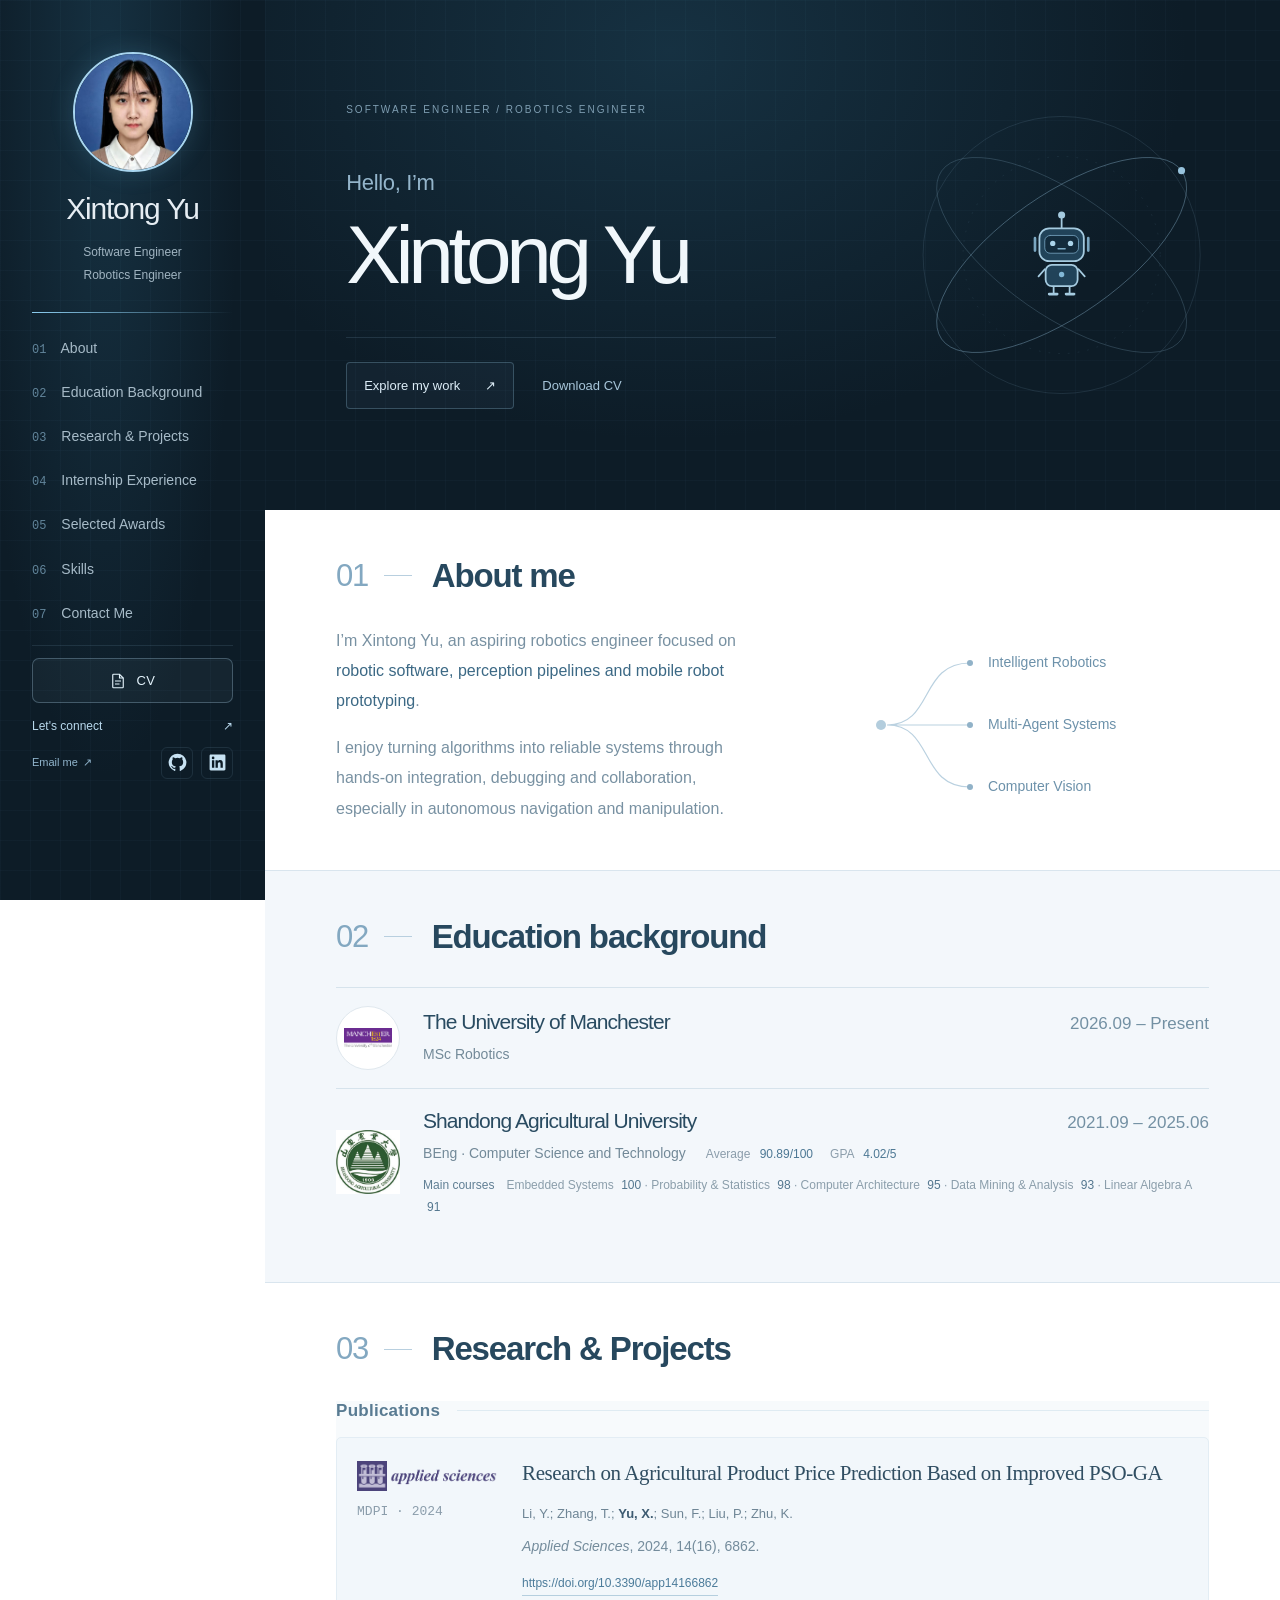
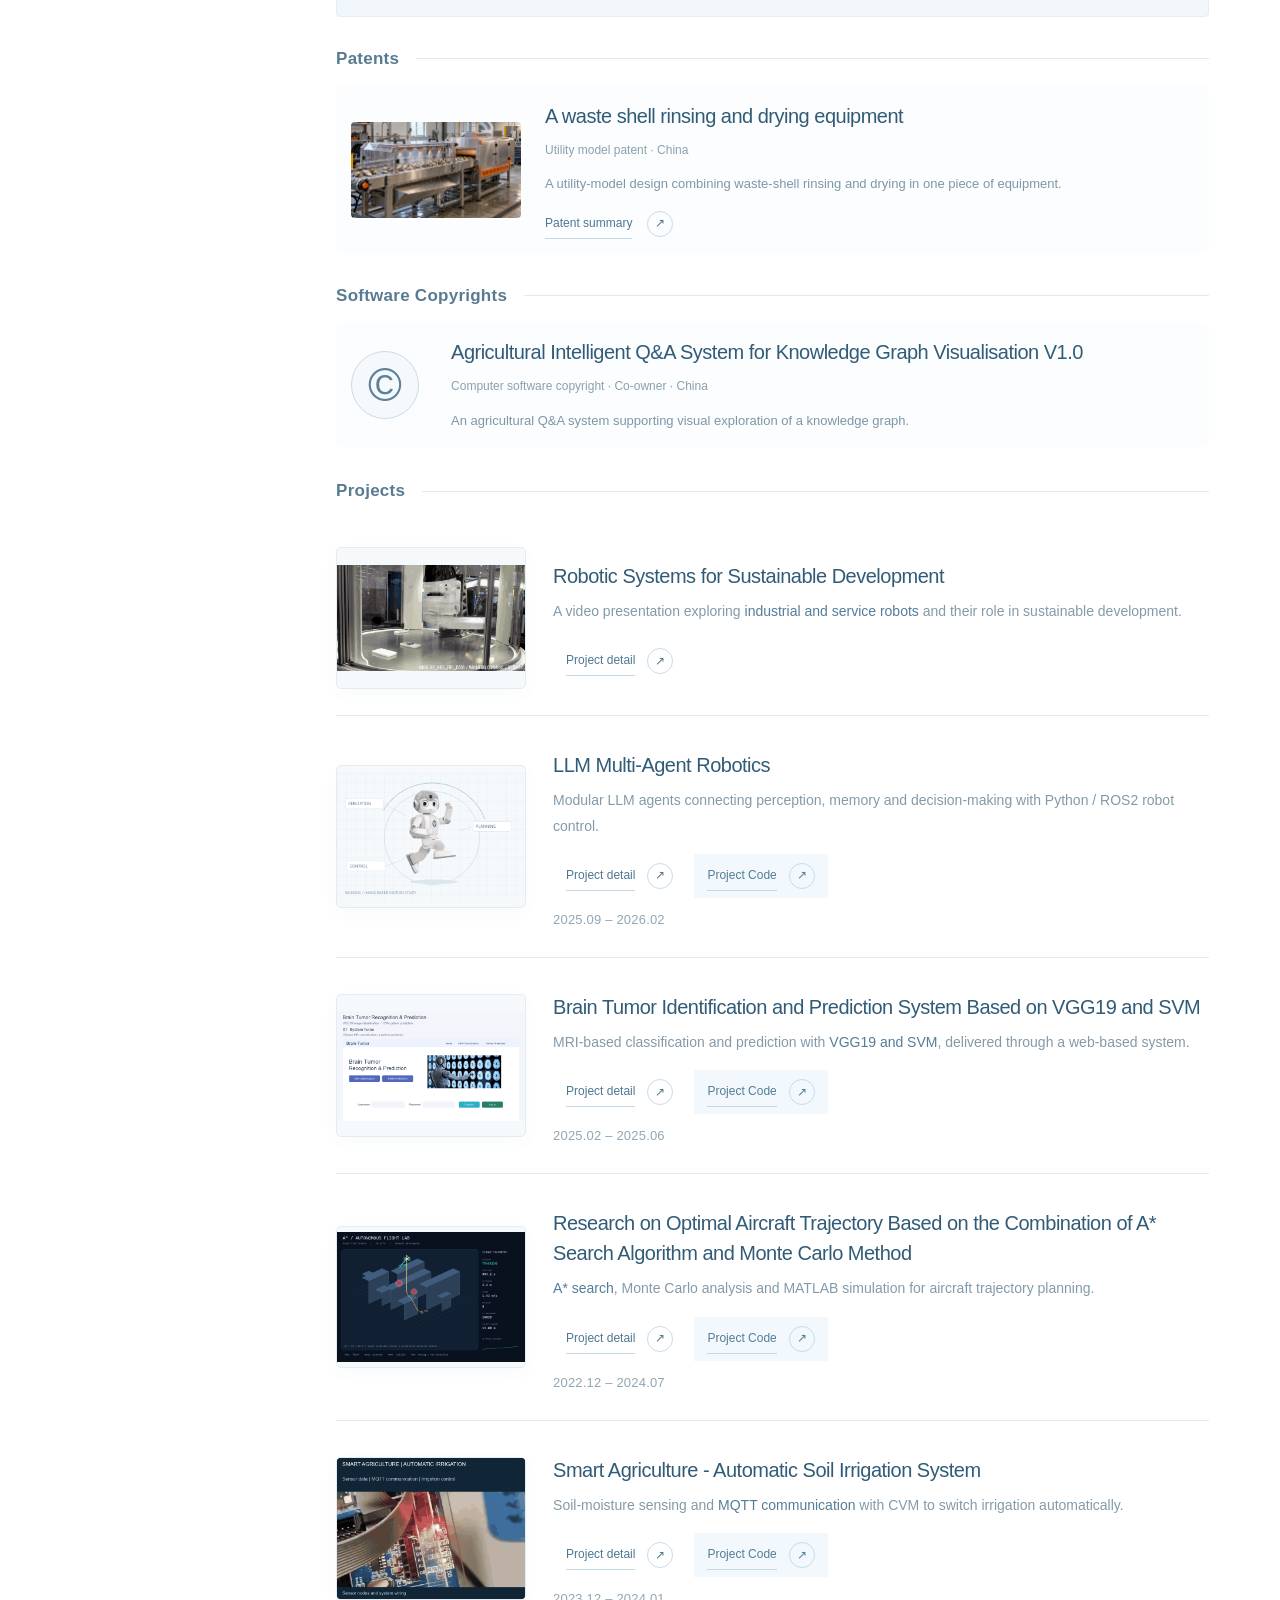
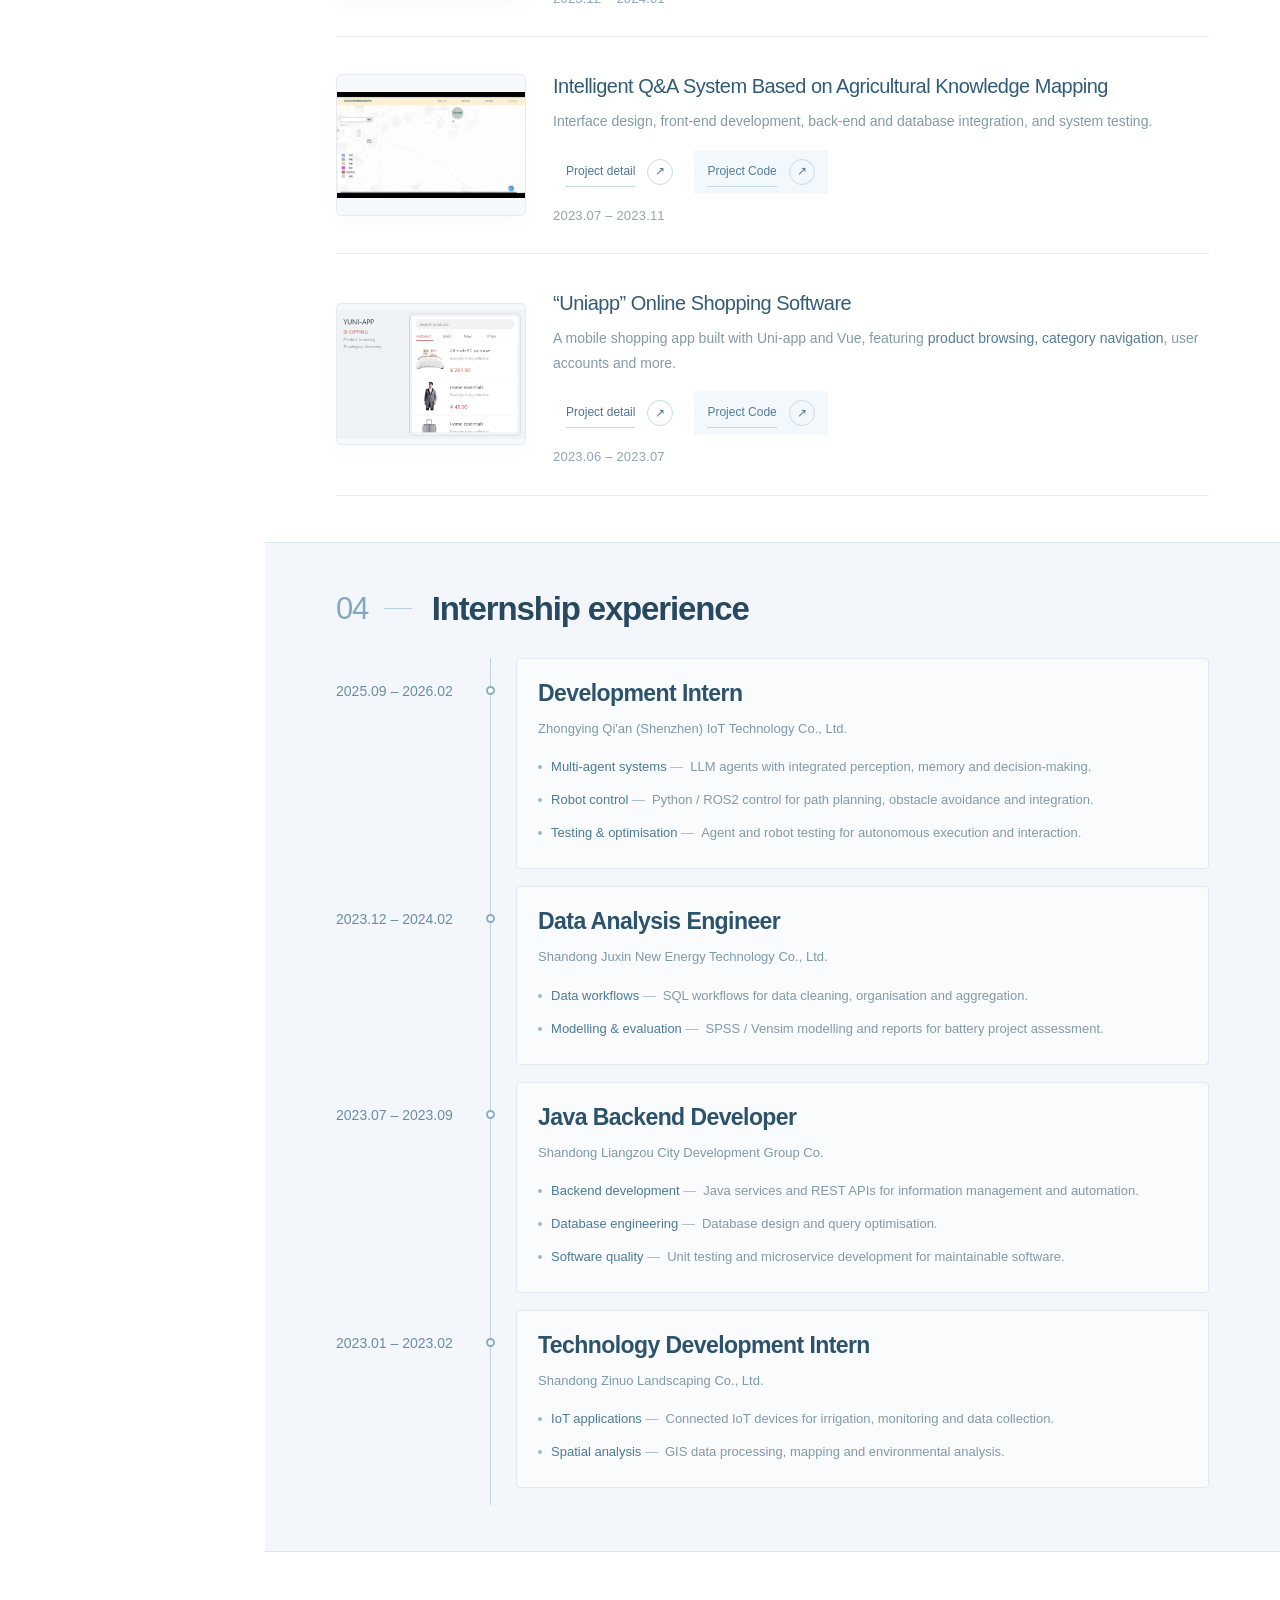
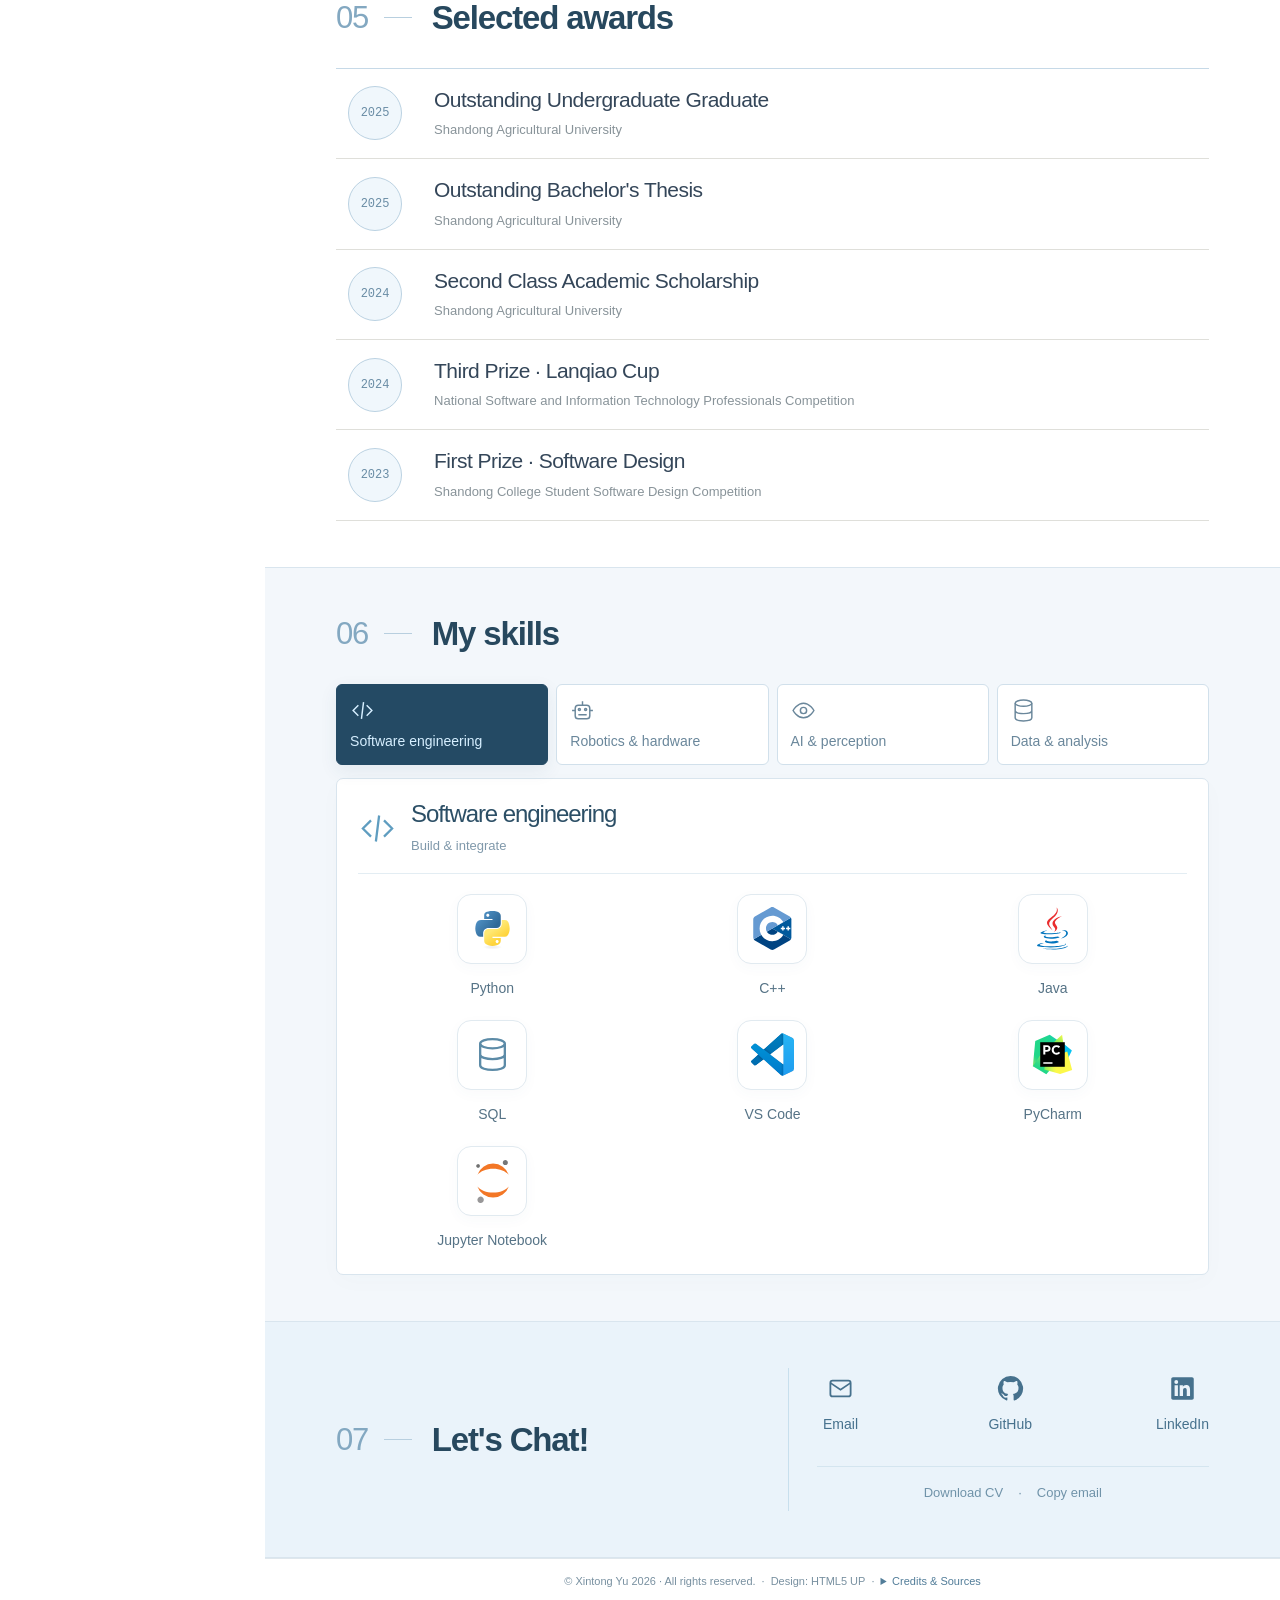
==== commit 50c0f92f: "Update portfolio content and project details" ====
--- a/index.html
+++ b/index.html
@@ -117,7 +117,7 @@
           <article class="education-entry">
             <div class="education-mark manchester-mark"><img src="assets/university-of-manchester.png" alt="The University of Manchester logo" width="206" height="86"></div>
             <div class="education-copy">
-              <div class="education-identity"><h3>The University of Manchester</h3><time>2026 – Present</time></div>
+              <div class="education-identity"><h3>The University of Manchester</h3><time>2026.09 – Present</time></div>
               <p class="education-degree">MSc Robotics</p>
             </div>
           </article>
@@ -161,32 +161,32 @@
               <h3 class="work-category-title">Projects</h3>
         <div class="project-editorial-list">
 <article class="project-editorial-row sustainable-project">
-            <div class="project-preview" data-media-id="sustainable-robotics"></div>
-            <div class="project-editorial-copy"><h3>Robotic Systems for Sustainable Development</h3><p>A video presentation exploring <strong>industrial and service robots</strong> and their role in sustainable development.</p><a class="project-detail-link" href="assets/media/robotic-systems-sustainable-development-with-audio.mp4" target="_blank" rel="noopener"><span class="detail-link-text">Project details</span><span class="detail-link-arrow" aria-hidden="true">↗</span></a></div>
+            <div class="project-preview" data-static-media-id="sustainable-robotics"><img class="original-project-media" src="assets/media/sustainable-robotics-preview.gif" alt="Coursework presentation preview; reference footage credited in the video." loading="eager"></div>
+            <div class="project-editorial-copy"><h3>Robotic Systems for Sustainable Development</h3><p>A video presentation exploring <strong>industrial and service robots</strong> and their role in sustainable development.</p><div class="project-action-links"><a class="project-detail-link" href="projects/sustainable-robotics.html"><span class="detail-link-text">Project detail</span><span class="detail-link-arrow" aria-hidden="true">↗</span></a></div></div>
           </article>
 <article class="project-editorial-row">
-            <div class="project-preview" data-media-id="multi-agent-robotics" data-autoplay="false"><div class="project-preview-pending">Project media pending</div></div>
-            <div class="project-editorial-copy"><h3>LLM Multi-Agent Robotics</h3><p>Modular LLM agents connecting perception, memory and decision-making with Python / ROS2 robot control.</p><a class="project-detail-link" href="https://github.com/X-TT-X/Multi-Agent-Robotics" target="_blank" rel="noopener noreferrer"><span class="detail-link-text">Project details</span><span class="detail-link-arrow" aria-hidden="true">↗</span></a><p class="project-period">2025.09 – 2026.02</p></div>
+            <div class="project-preview" data-static-media-id="multi-agent-robotics"><img class="original-project-media" src="assets/media/wukong-wave.gif" alt="User-supplied Wukong image with an animated arm; illustrative animation, not recorded robot operation." loading="eager"></div>
+            <div class="project-editorial-copy"><h3>LLM Multi-Agent Robotics</h3><p>Modular LLM agents connecting perception, memory and decision-making with Python / ROS2 robot control.</p><div class="project-action-links"><a class="project-detail-link" href="projects/multi-agent-robotics.html"><span class="detail-link-text">Project detail</span><span class="detail-link-arrow" aria-hidden="true">↗</span></a><a class="project-detail-link project-code-link" href="https://github.com/X-TT-X/Multi-Agent-Robotics" target="_blank" rel="noopener noreferrer"><span class="detail-link-text">Project Code</span><span class="detail-link-arrow" aria-hidden="true">↗</span></a></div><p class="project-period">2025.09 – 2026.02</p></div>
           </article>
 <article class="project-editorial-row">
-            <div class="project-preview" data-media-id="brain-tumour" data-autoplay="false"><div class="project-preview-pending">Project media pending</div></div>
-            <div class="project-editorial-copy"><h3>Brain Tumor Identification and Prediction System Based on VGG19 and SVM</h3><p>MRI-based classification and prediction with <strong>VGG19 and SVM</strong>, delivered through a web-based system.</p><a class="project-detail-link" href="https://github.com/X-TT-X/Brain-Tumor-Identification-and-Prediction" target="_blank" rel="noopener noreferrer"><span class="detail-link-text">Project details</span><span class="detail-link-arrow" aria-hidden="true">↗</span></a><p class="project-period">2025.02 – 2025.06</p></div>
+            <div class="project-preview" data-static-media-id="brain-tumour"><img class="original-project-media" src="assets/media/brain-tumour-clean.gif" alt="Brain tumour project interface animation" loading="eager"></div>
+            <div class="project-editorial-copy"><h3>Brain Tumor Identification and Prediction System Based on VGG19 and SVM</h3><p>MRI-based classification and prediction with <strong>VGG19 and SVM</strong>, delivered through a web-based system.</p><div class="project-action-links"><a class="project-detail-link" href="projects/brain-tumour.html"><span class="detail-link-text">Project detail</span><span class="detail-link-arrow" aria-hidden="true">↗</span></a><a class="project-detail-link project-code-link" href="https://github.com/X-TT-X/Brain-Tumor-Identification-and-Prediction" target="_blank" rel="noopener noreferrer"><span class="detail-link-text">Project Code</span><span class="detail-link-arrow" aria-hidden="true">↗</span></a></div><p class="project-period">2025.02 – 2025.06</p></div>
           </article>
 <article class="project-editorial-row">
-            <div class="project-preview" data-media-id="aircraft-planning" data-autoplay="false"><div class="project-preview-pending">Project media pending</div></div>
-            <div class="project-editorial-copy"><h3>Research on Optimal Aircraft Trajectory Based on the Combination of A* Search Algorithm and Monte Carlo Method</h3><p><strong>A* search</strong>, Monte Carlo analysis and MATLAB simulation for aircraft trajectory planning.</p><a class="project-detail-link" href="https://github.com/X-TT-X/AStar" target="_blank" rel="noopener noreferrer"><span class="detail-link-text">Project details</span><span class="detail-link-arrow" aria-hidden="true">↗</span></a><p class="project-period">2022.12 – 2024.07</p></div>
+            <div class="project-preview" data-static-media-id="aircraft-planning"><img class="original-project-media" src="assets/media/aircraft-owner.gif" alt="Owner-supplied path-planning animation" loading="eager"></div>
+            <div class="project-editorial-copy"><h3>Research on Optimal Aircraft Trajectory Based on the Combination of A* Search Algorithm and Monte Carlo Method</h3><p><strong>A* search</strong>, Monte Carlo analysis and MATLAB simulation for aircraft trajectory planning.</p><div class="project-action-links"><a class="project-detail-link" href="projects/aircraft-planning.html"><span class="detail-link-text">Project detail</span><span class="detail-link-arrow" aria-hidden="true">↗</span></a><a class="project-detail-link project-code-link" href="https://github.com/X-TT-X/AStar" target="_blank" rel="noopener noreferrer"><span class="detail-link-text">Project Code</span><span class="detail-link-arrow" aria-hidden="true">↗</span></a></div><p class="project-period">2022.12 – 2024.07</p></div>
           </article>
 <article class="project-editorial-row">
-            <div class="project-preview" data-media-id="smart-irrigation" data-autoplay="false"><div class="project-preview-pending">Project media pending</div></div>
-            <div class="project-editorial-copy"><h3>Smart Agriculture - Automatic Soil Irrigation System</h3><p>Soil-moisture sensing and <strong>MQTT communication</strong> with CVM to switch irrigation automatically.</p><a class="project-detail-link" href="https://github.com/X-TT-X/Smart-Agriculture" target="_blank" rel="noopener noreferrer"><span class="detail-link-text">Project details</span><span class="detail-link-arrow" aria-hidden="true">↗</span></a><p class="project-period">2023.12 – 2024.01</p></div>
+            <div class="project-preview" data-static-media-id="smart-irrigation"><img class="original-project-media" src="assets/media/irrigation-english-captioned.gif" alt="Original irrigation recording with English explanatory captions; recorded interface retains its original language." loading="eager"></div>
+            <div class="project-editorial-copy"><h3>Smart Agriculture - Automatic Soil Irrigation System</h3><p>Soil-moisture sensing and <strong>MQTT communication</strong> with CVM to switch irrigation automatically.</p><div class="project-action-links"><a class="project-detail-link" href="projects/smart-irrigation.html"><span class="detail-link-text">Project detail</span><span class="detail-link-arrow" aria-hidden="true">↗</span></a><a class="project-detail-link project-code-link" href="https://github.com/X-TT-X/Smart-Agriculture" target="_blank" rel="noopener noreferrer"><span class="detail-link-text">Project Code</span><span class="detail-link-arrow" aria-hidden="true">↗</span></a></div><p class="project-period">2023.12 – 2024.01</p></div>
           </article>
 <article class="project-editorial-row">
-            <div class="project-preview" data-media-id="knowledge-qa" data-autoplay="false"><div class="project-preview-pending">Project media pending</div></div>
-            <div class="project-editorial-copy"><h3>Intelligent Q&amp;A System Based on Agricultural Knowledge Mapping</h3><p>Interface design, front-end development, back-end and database integration, and system testing.</p><a class="project-detail-link" href="https://github.com/X-TT-X/Agricultural-Knowledge-Mapping" target="_blank" rel="noopener noreferrer"><span class="detail-link-text">Project details</span><span class="detail-link-arrow" aria-hidden="true">↗</span></a><p class="project-period">2023.07 – 2023.11</p></div>
+            <div class="project-preview" data-static-media-id="knowledge-qa"><img class="original-project-media" src="assets/media/knowledge-graph.gif" alt="Owner-supplied knowledge graph demonstration" loading="eager"></div>
+            <div class="project-editorial-copy"><h3>Intelligent Q&amp;A System Based on Agricultural Knowledge Mapping</h3><p>Interface design, front-end development, back-end and database integration, and system testing.</p><div class="project-action-links"><a class="project-detail-link" href="projects/knowledge-qa.html"><span class="detail-link-text">Project detail</span><span class="detail-link-arrow" aria-hidden="true">↗</span></a><a class="project-detail-link project-code-link" href="https://github.com/X-TT-X/Agricultural-Knowledge-Mapping" target="_blank" rel="noopener noreferrer"><span class="detail-link-text">Project Code</span><span class="detail-link-arrow" aria-hidden="true">↗</span></a></div><p class="project-period">2023.07 – 2023.11</p></div>
           </article>
           <article class="project-editorial-row">
-            <div class="project-preview" data-media-id="uniapp-shopping" data-autoplay="false"><div class="project-preview-pending">Project media pending</div></div>
-            <div class="project-editorial-copy"><h3>“Uniapp” Online Shopping Software</h3><p>A mobile shopping app built with Uni-app and Vue, featuring <strong>product browsing, category navigation</strong>, user accounts and more.</p><a class="project-detail-link" href="https://github.com/X-TT-X/Yuni-app" target="_blank" rel="noopener noreferrer"><span class="detail-link-text">Project details</span><span class="detail-link-arrow" aria-hidden="true">↗</span></a><p class="project-period">2023.06 – 2023.07</p></div>
+            <div class="project-preview" data-static-media-id="uniapp-shopping"><img class="original-project-media" src="assets/media/uniapp-shopping.gif" alt="Mobile shopping app — product browsing" loading="eager"></div>
+            <div class="project-editorial-copy"><h3>“Uniapp” Online Shopping Software</h3><p>A mobile shopping app built with Uni-app and Vue, featuring <strong>product browsing, category navigation</strong>, user accounts and more.</p><div class="project-action-links"><a class="project-detail-link" href="projects/uniapp-shopping.html"><span class="detail-link-text">Project detail</span><span class="detail-link-arrow" aria-hidden="true">↗</span></a><a class="project-detail-link project-code-link" href="https://github.com/X-TT-X/Yuni-app" target="_blank" rel="noopener noreferrer"><span class="detail-link-text">Project Code</span><span class="detail-link-arrow" aria-hidden="true">↗</span></a></div><p class="project-period">2023.06 – 2023.07</p></div>
           </article>
         </div>
       </section>
@@ -507,6 +507,7 @@
               <li><strong>Shandong Agricultural University emblem</strong> — Shandong Agricultural University. Extracted from its <a href="https://agronomy.sdau.edu.cn/_upload/article/files/20/d2/0aae60de4605a96e6ca1cf79bb70/ea8a5c17-eb61-4eea-97de-0c75160baa77.pdf" target="_blank" rel="noopener noreferrer">official student handbook</a>.</li>
               <li><strong>Applied Sciences journal logo</strong> — MDPI. <a href="https://www.mdpi.com/journal/applsci" target="_blank" rel="noopener noreferrer">Official journal website</a>.</li>
               <li><strong>Software Copyrights icon</strong> — Standard copyright symbol (©)</li>
+              <li><strong>Animated media</strong> — For enhanced visual presentation, some animations were created from real photographs using Doubao AI.</li>
             </ul>
 
           </div>
--- a/style.css
+++ b/style.css
@@ -4380,3 +4380,42 @@
 .credits-panel ul { margin: 0; padding-left: 18px; }
 .credits-panel li + li { margin-top: 9px; }
 footer .credits-panel p { margin: 12px 0 0; font-size: 11px; color: #7890a0; }
+
+/* Separate repository access from the portfolio's own project descriptions. */
+.project-action-links { display: flex; flex-wrap: wrap; align-items: center; gap: 8px; margin-top: 15px; }
+.project-action-links .project-detail-link { margin-top: 0; gap: 10px; }
+.project-code-link { background: #24485f; border-color: #24485f; color: #fff; }
+.project-code-link:hover { background: #315c76; color: #fff; }
+.project-code-unavailable { color: #8395a0; background: #f4f6f8; border-color: #e0e6ea; cursor: default; }
+.code-status { font-size: 10px; font-weight: 400; }
+.project-detail-page { background: #f8fafc; color: #29485e; }
+.project-detail-header { max-width: 1040px; margin: 0 auto; padding: 24px 32px; display: flex; gap: 20px; justify-content: space-between; border-bottom: 1px solid #dce6ed; font-size: 14px; }
+.project-detail-header a { color: #537b94; }
+.project-detail-page main.project-detail-main { margin: 0 auto; max-width: 1040px; padding: 46px 32px 70px; min-width: 0; }
+.detail-eyebrow { font: 500 12px/1.5 'Segoe UI', sans-serif; letter-spacing: .14em; color: #7c9bad; margin: 0 0 14px; }
+.detail-heading h1 { font: 500 clamp(27px,4vw,43px)/1.18 'Segoe UI', Arial, sans-serif; letter-spacing: -.025em; color: #24485f; max-width: 940px; margin: 0; }
+.detail-period { font-size: 17px; line-height: 1.6; color: #7894a6; margin: 17px 0 0; }
+.detail-media-section { margin: 32px 0; border: 1px solid #d9e5ed; border-radius: 10px; overflow: hidden; background: #fff; }
+.detail-project-media { display: flex; flex-direction: column; align-items: center; }
+.detail-project-media img, .detail-project-media .original-project-media { display: block; width: 100%; height: auto; max-height: 560px; object-fit: contain; background: #f1f6fa; }
+.detail-project-media .original-media-caption, .detail-media-caption { position: static; display: block; width: 100%; box-sizing: border-box; margin: 0; padding: 12px 18px; font: 400 12px/1.6 'Segoe UI', Arial, sans-serif; color: #7892a4; background: #fff; text-align: left; }
+.detail-media-section .project-film { display: block; width: 100%; max-height: 560px; background: #102633; }
+.detail-introduction { max-width: 850px; }
+.detail-introduction h2 { font-size: 22px; font-weight: 500; color: #294e66; margin: 28px 0 12px; }
+.detail-introduction p, .detail-introduction li { font-size: 17px; line-height: 1.85; color: #5b7688; }
+.detail-introduction ul { margin: 0; padding-left: 21px; }
+.detail-introduction li + li { margin-top: 10px; }
+.detail-introduction .detail-achievement { margin-top: 24px; padding: 14px 18px; border-left: 3px solid #90b4cd; background: #edf4f9; }
+@media(max-width:700px) {
+  .project-detail-header { padding: 20px; font-size: 12px; }
+  .project-detail-page main.project-detail-main { margin: 0; padding: 30px 20px 50px; }
+  .detail-introduction p, .detail-introduction li { font-size: 16px; }
+  .detail-media-section { margin: 25px 0; }
+}
+
+/* Match the established light project links on both actions. */
+.project-action-links .project-code-link { color: #527d99; background: #f3f8fc; border-color: #cddfeb; }
+.project-action-links .project-code-link:hover { background: #e6f2fb; color: #285d7f; border-color: #9dbfd5; }
+.project-action-links .project-detail-link { font-size: 12px; padding: 7px 13px; gap: 12px; }
+.project-preview > img.original-project-media { display: block; width: 100%; height: auto; object-fit: contain; }
+.project-detail-page .detail-project-media > img.original-project-media { display: block; width: 100%; height: auto; max-height: 560px; object-fit: contain; }
